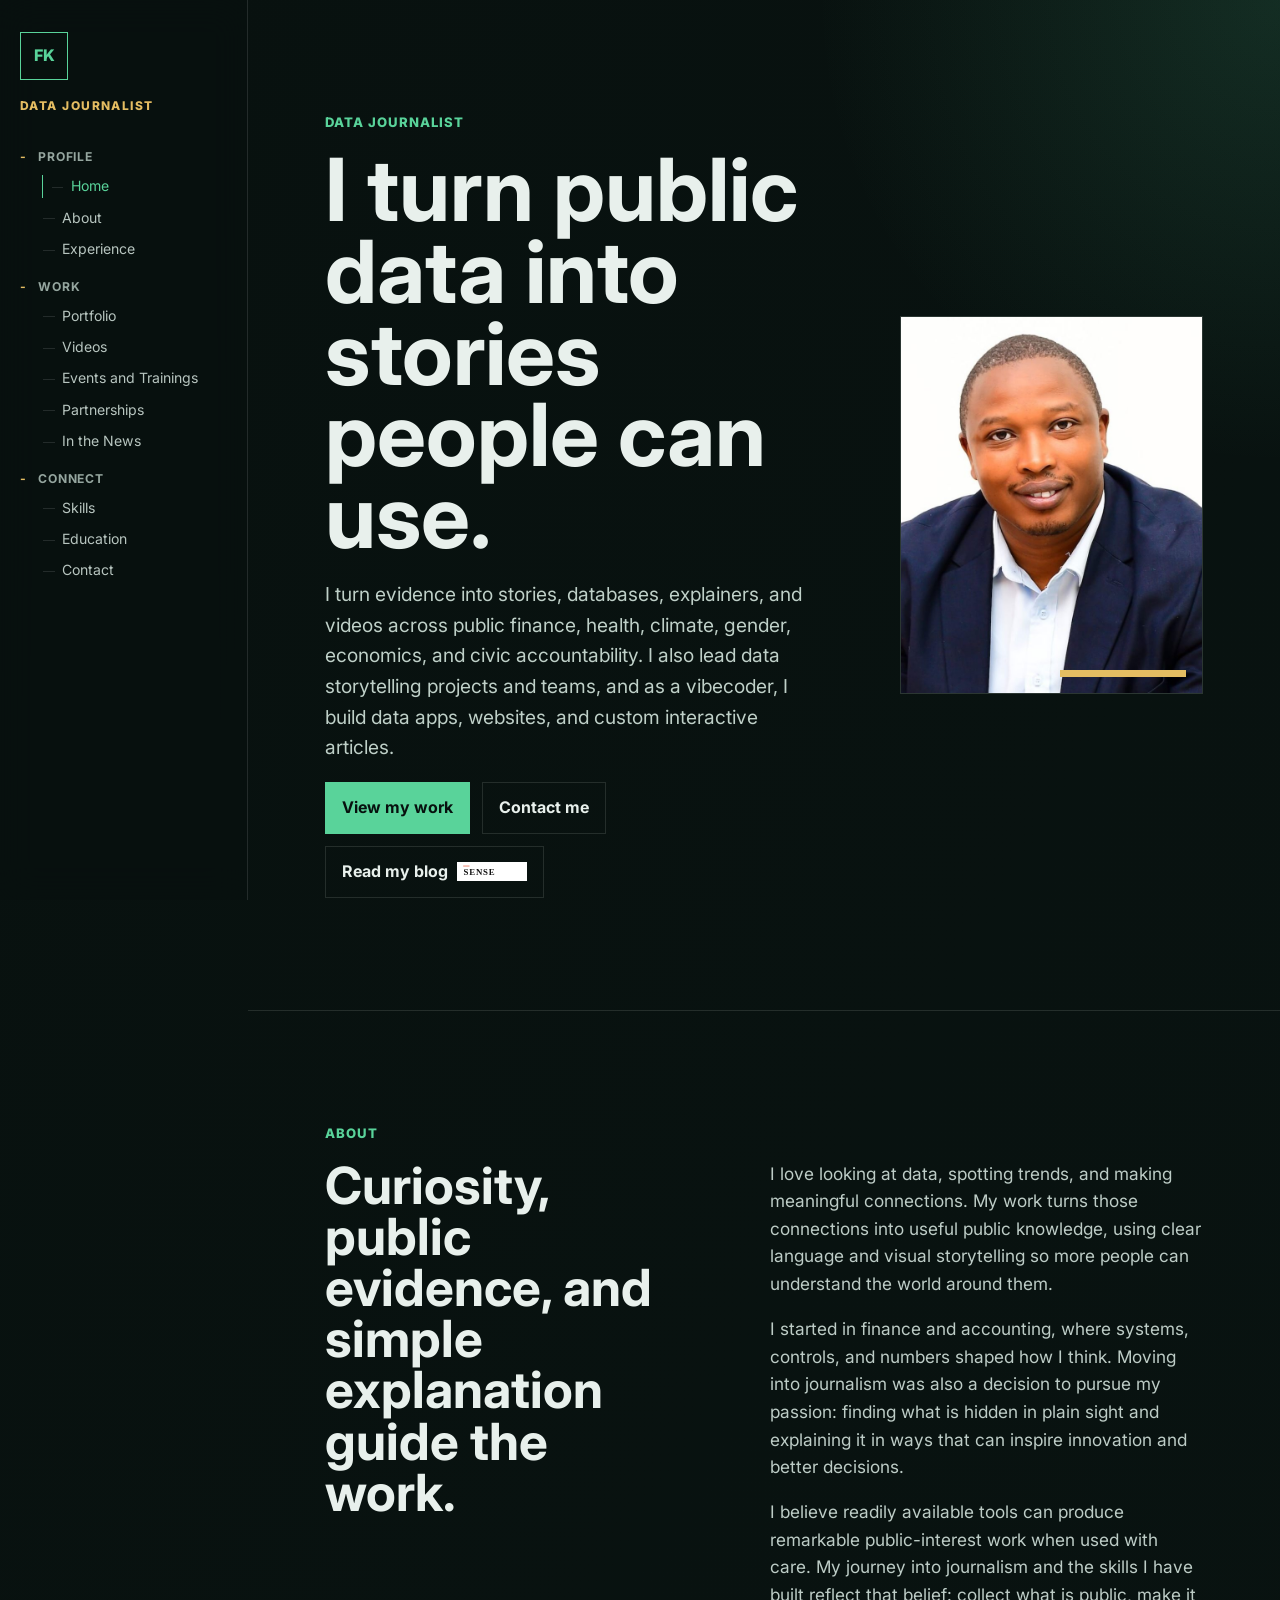
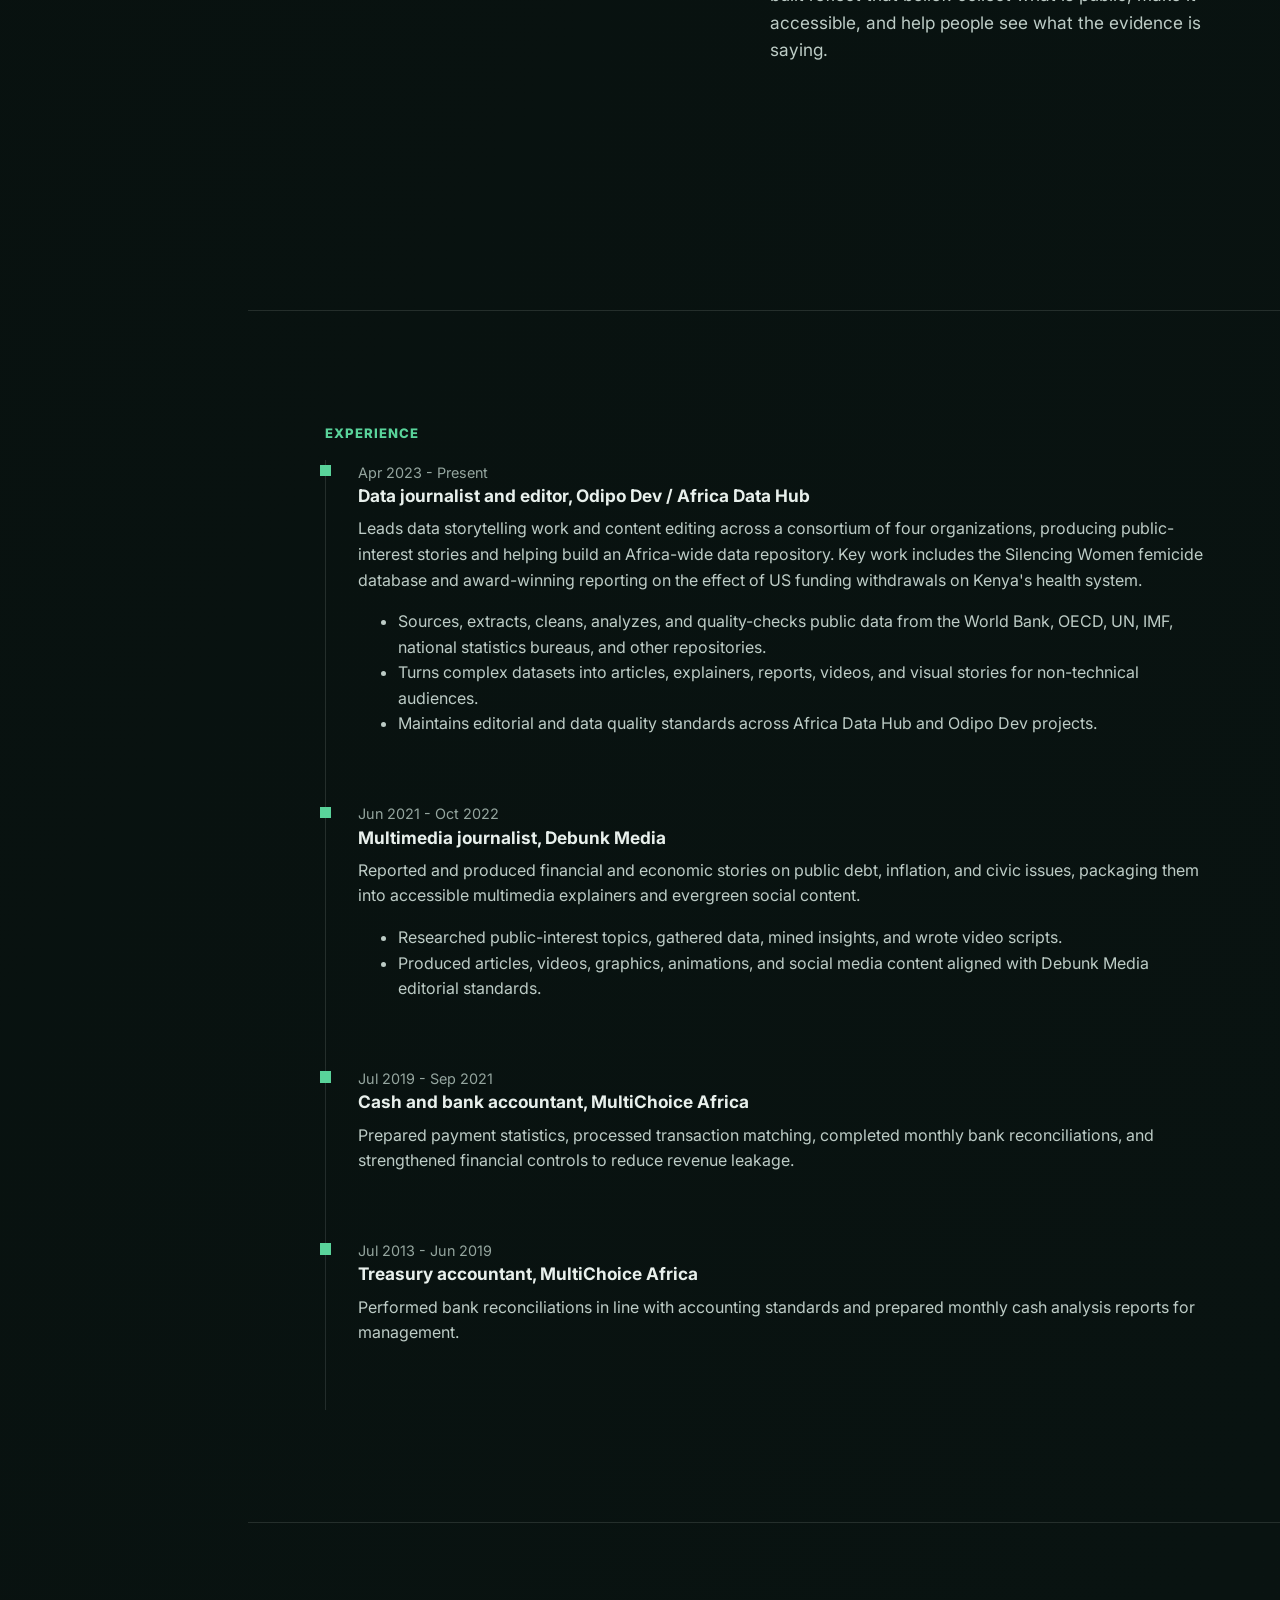
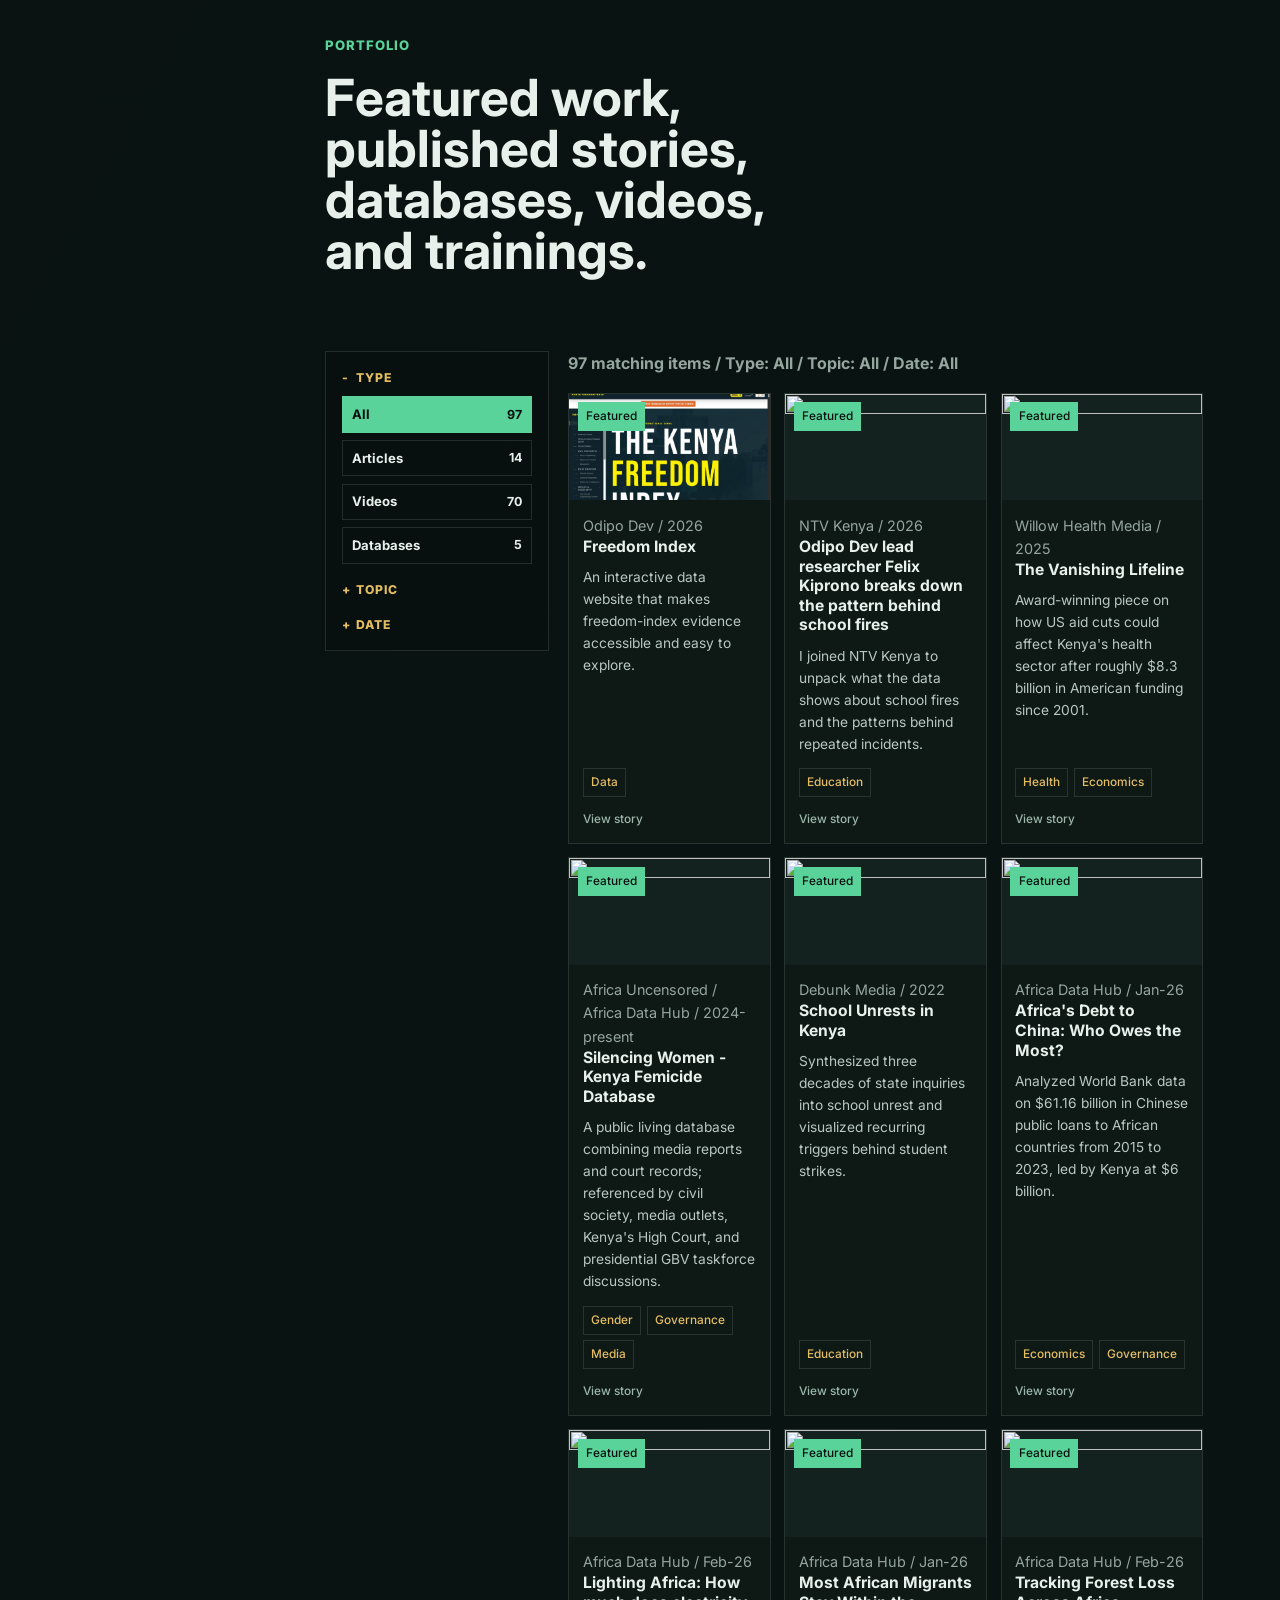
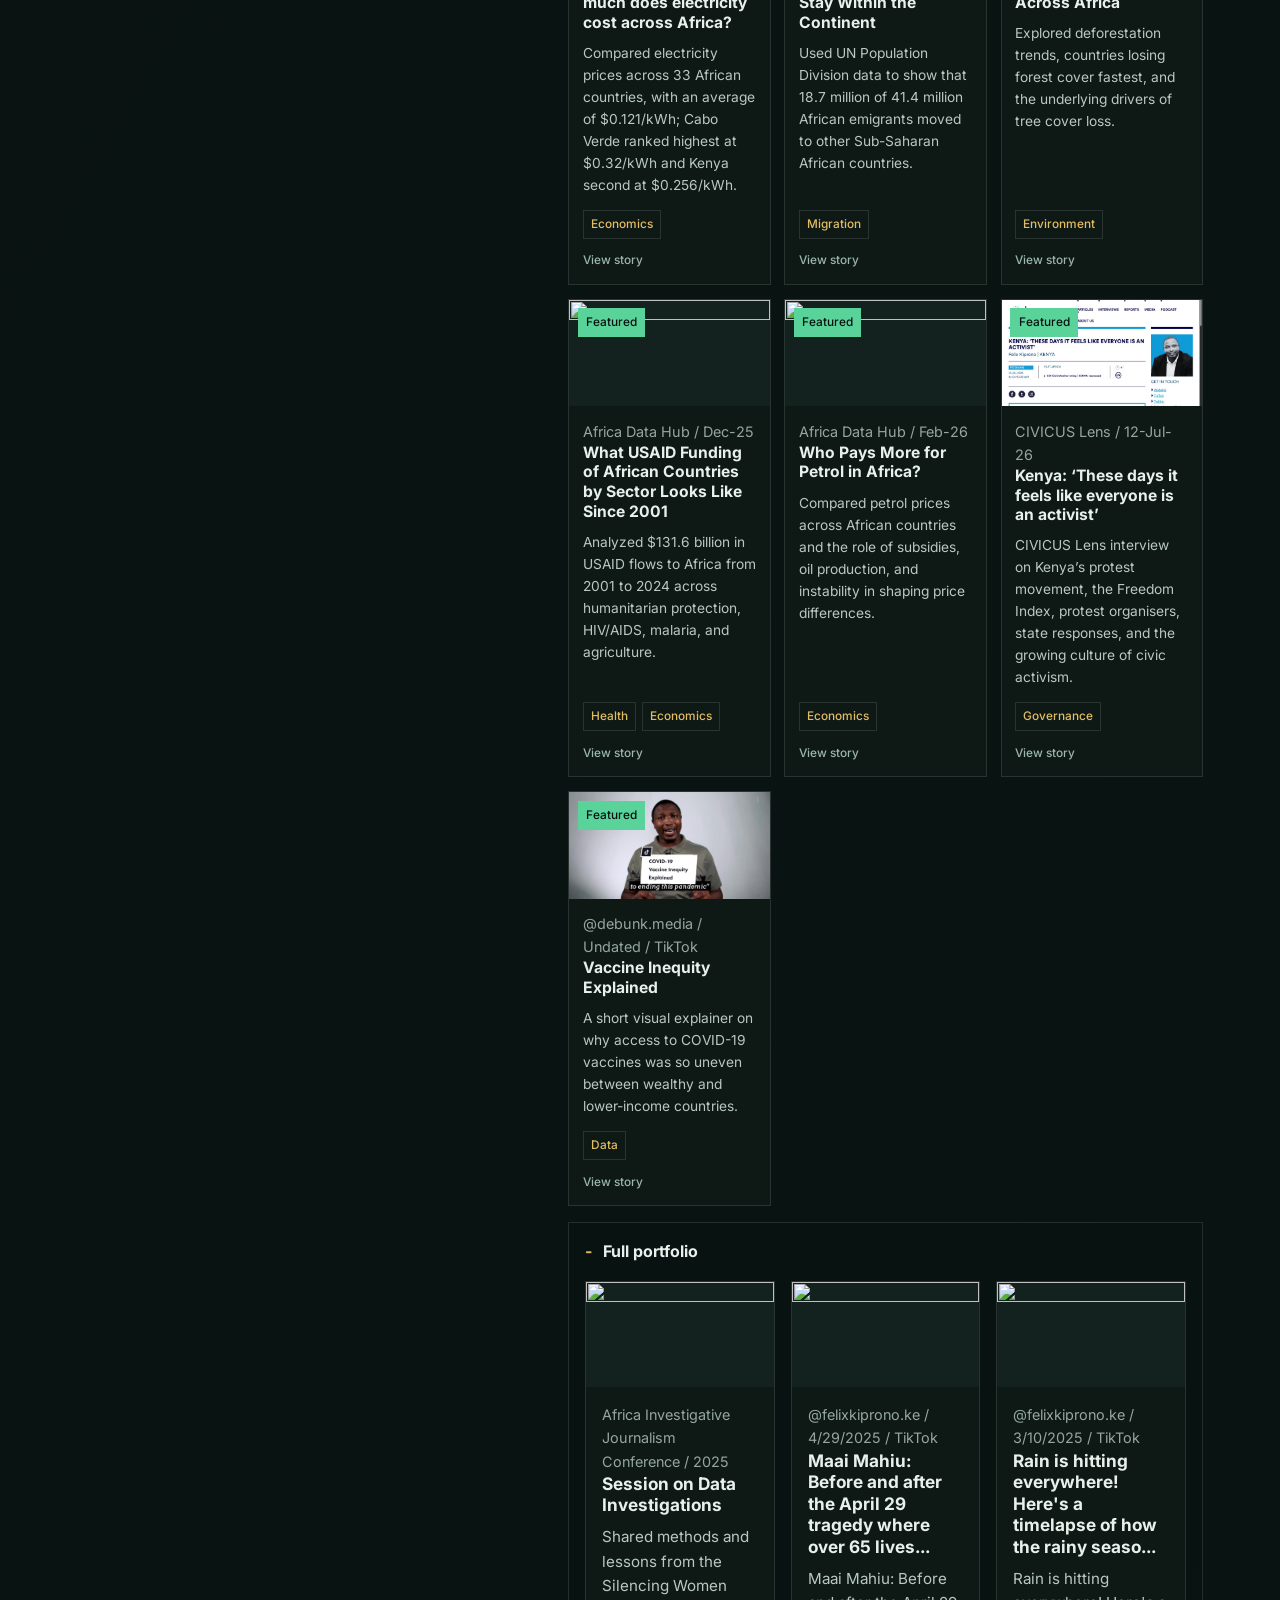
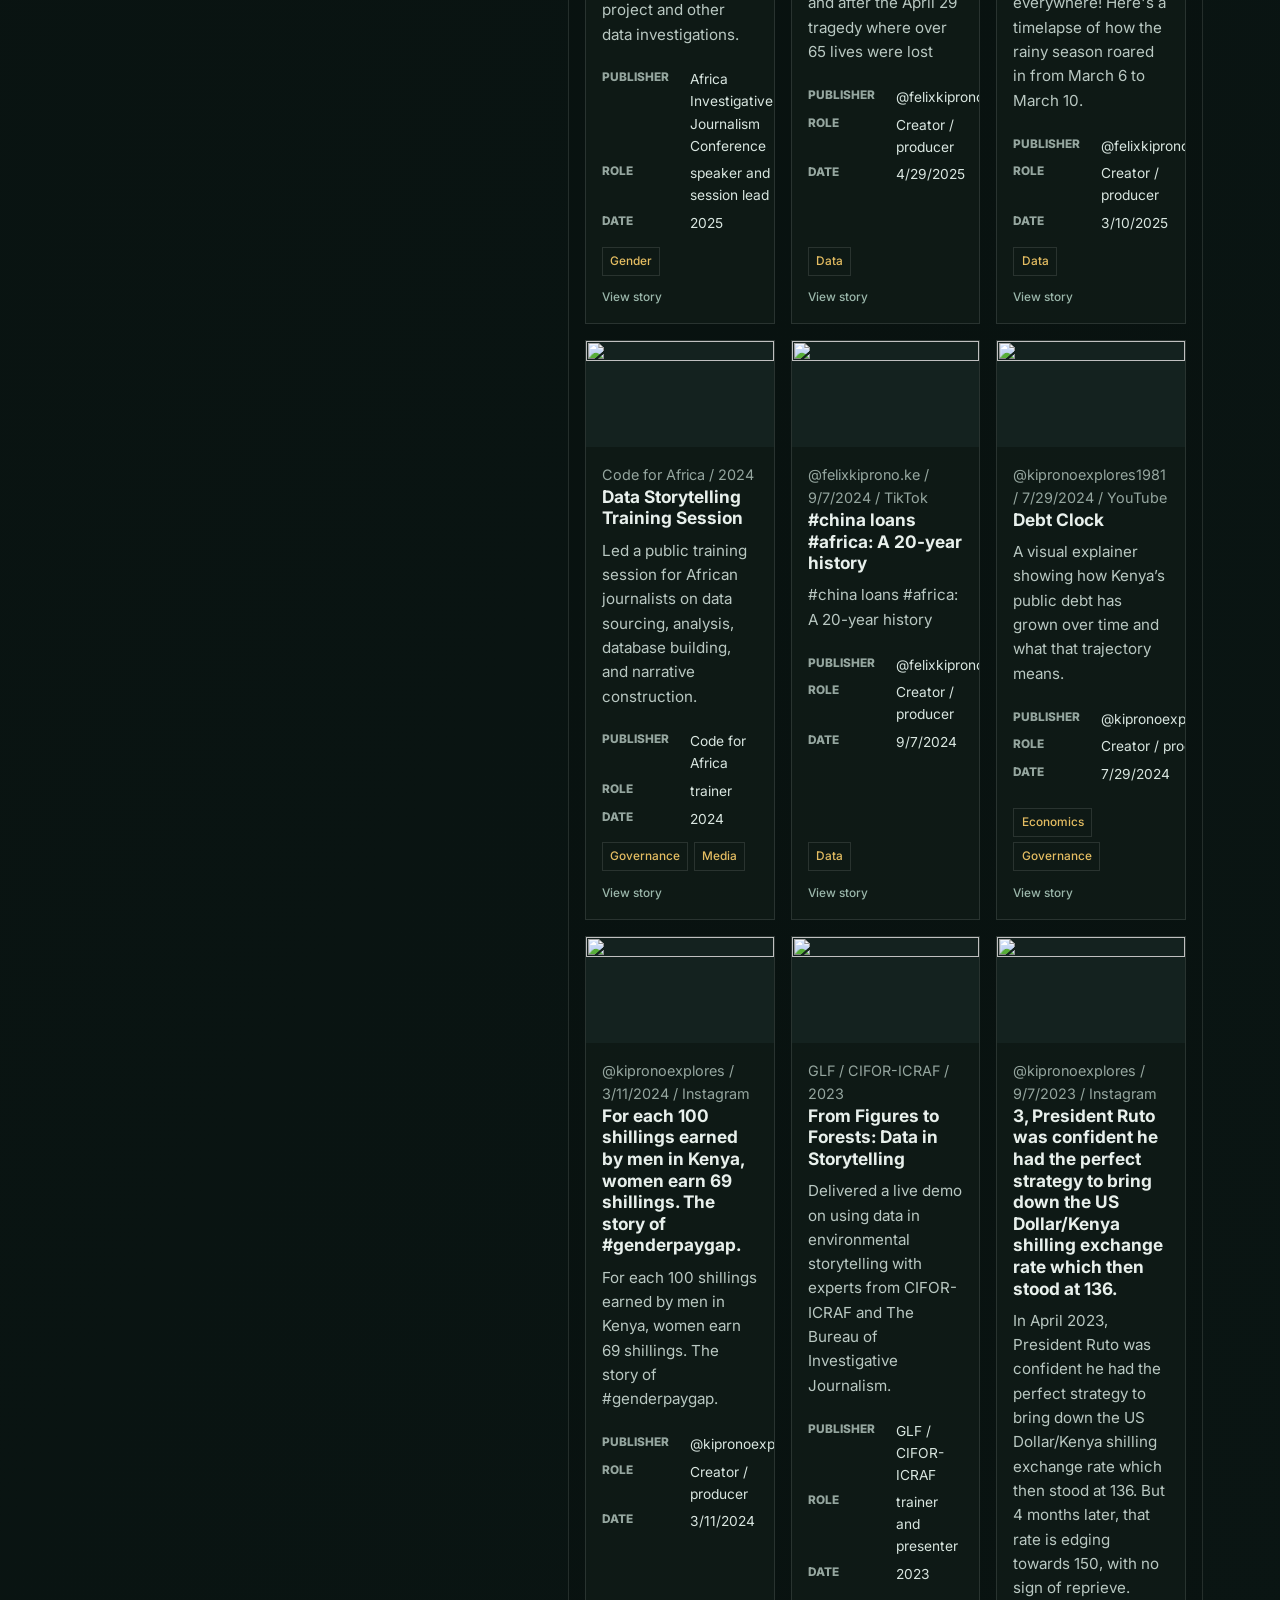
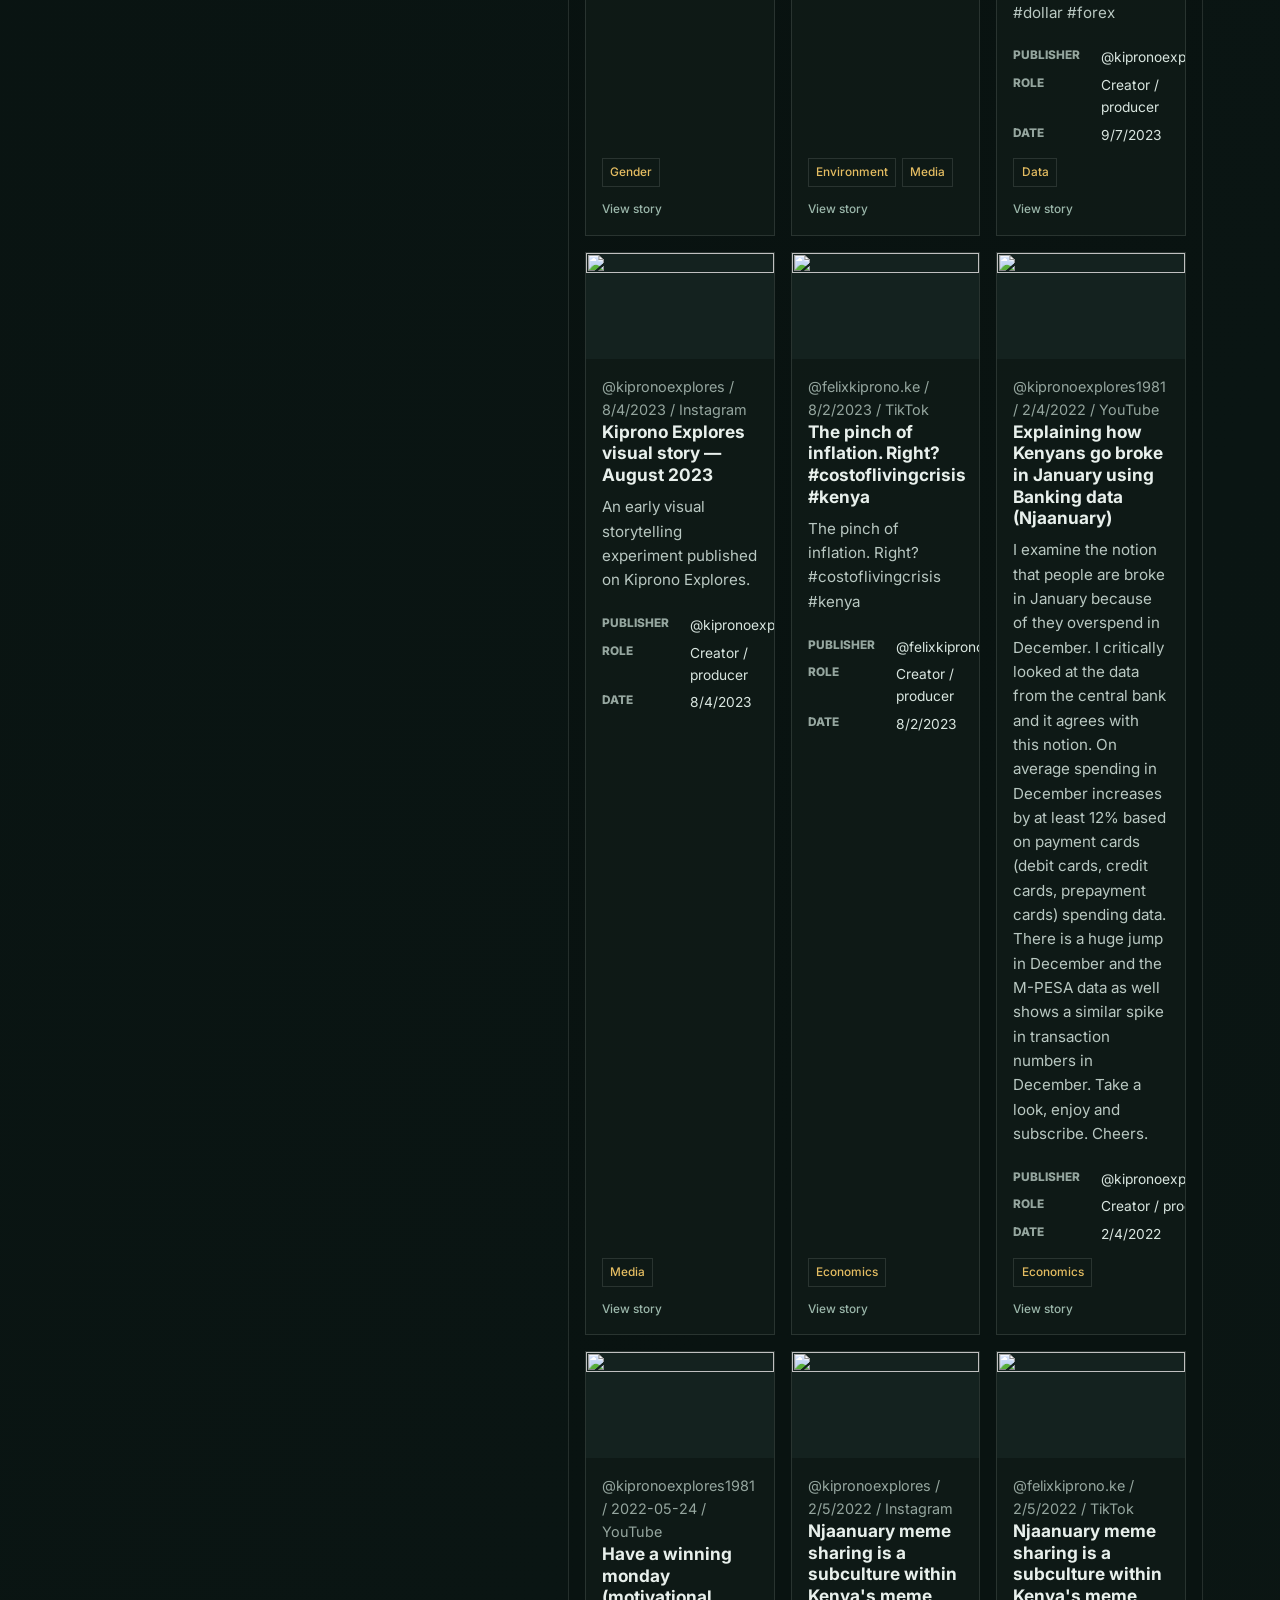
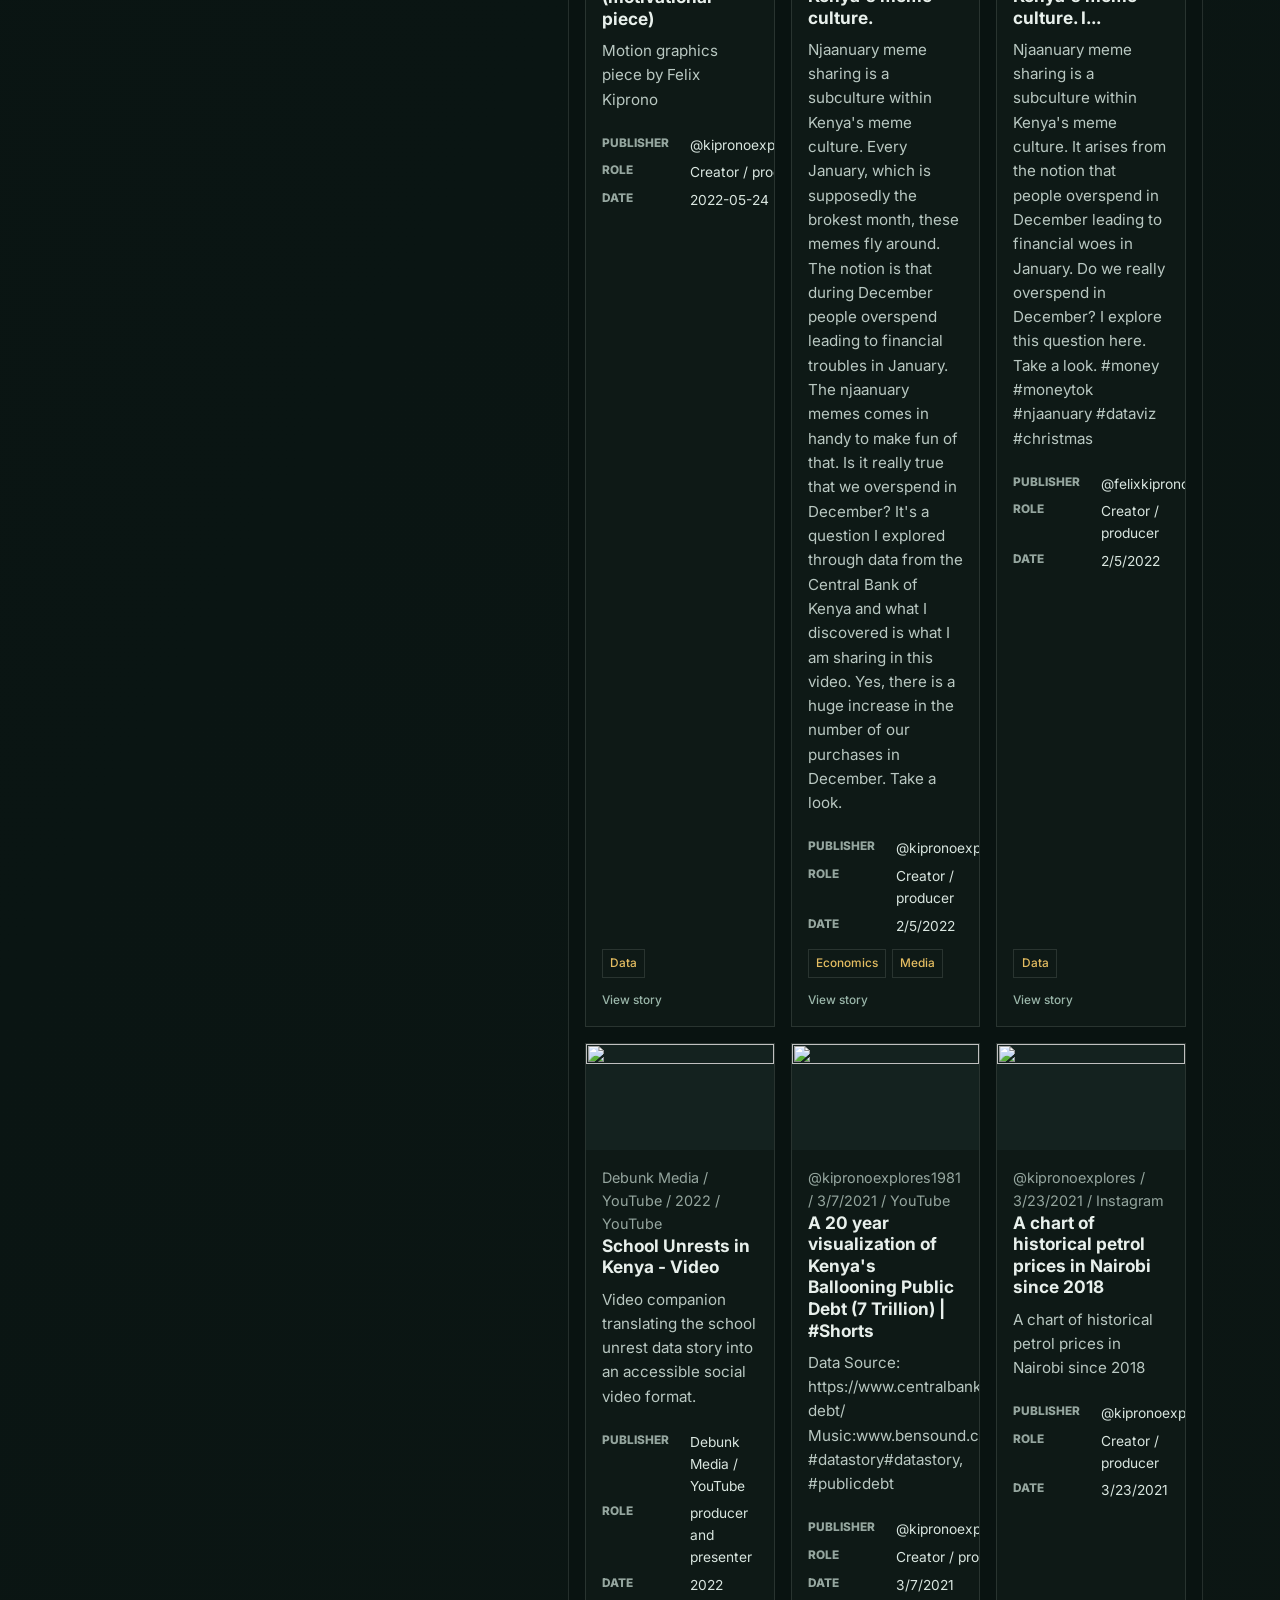
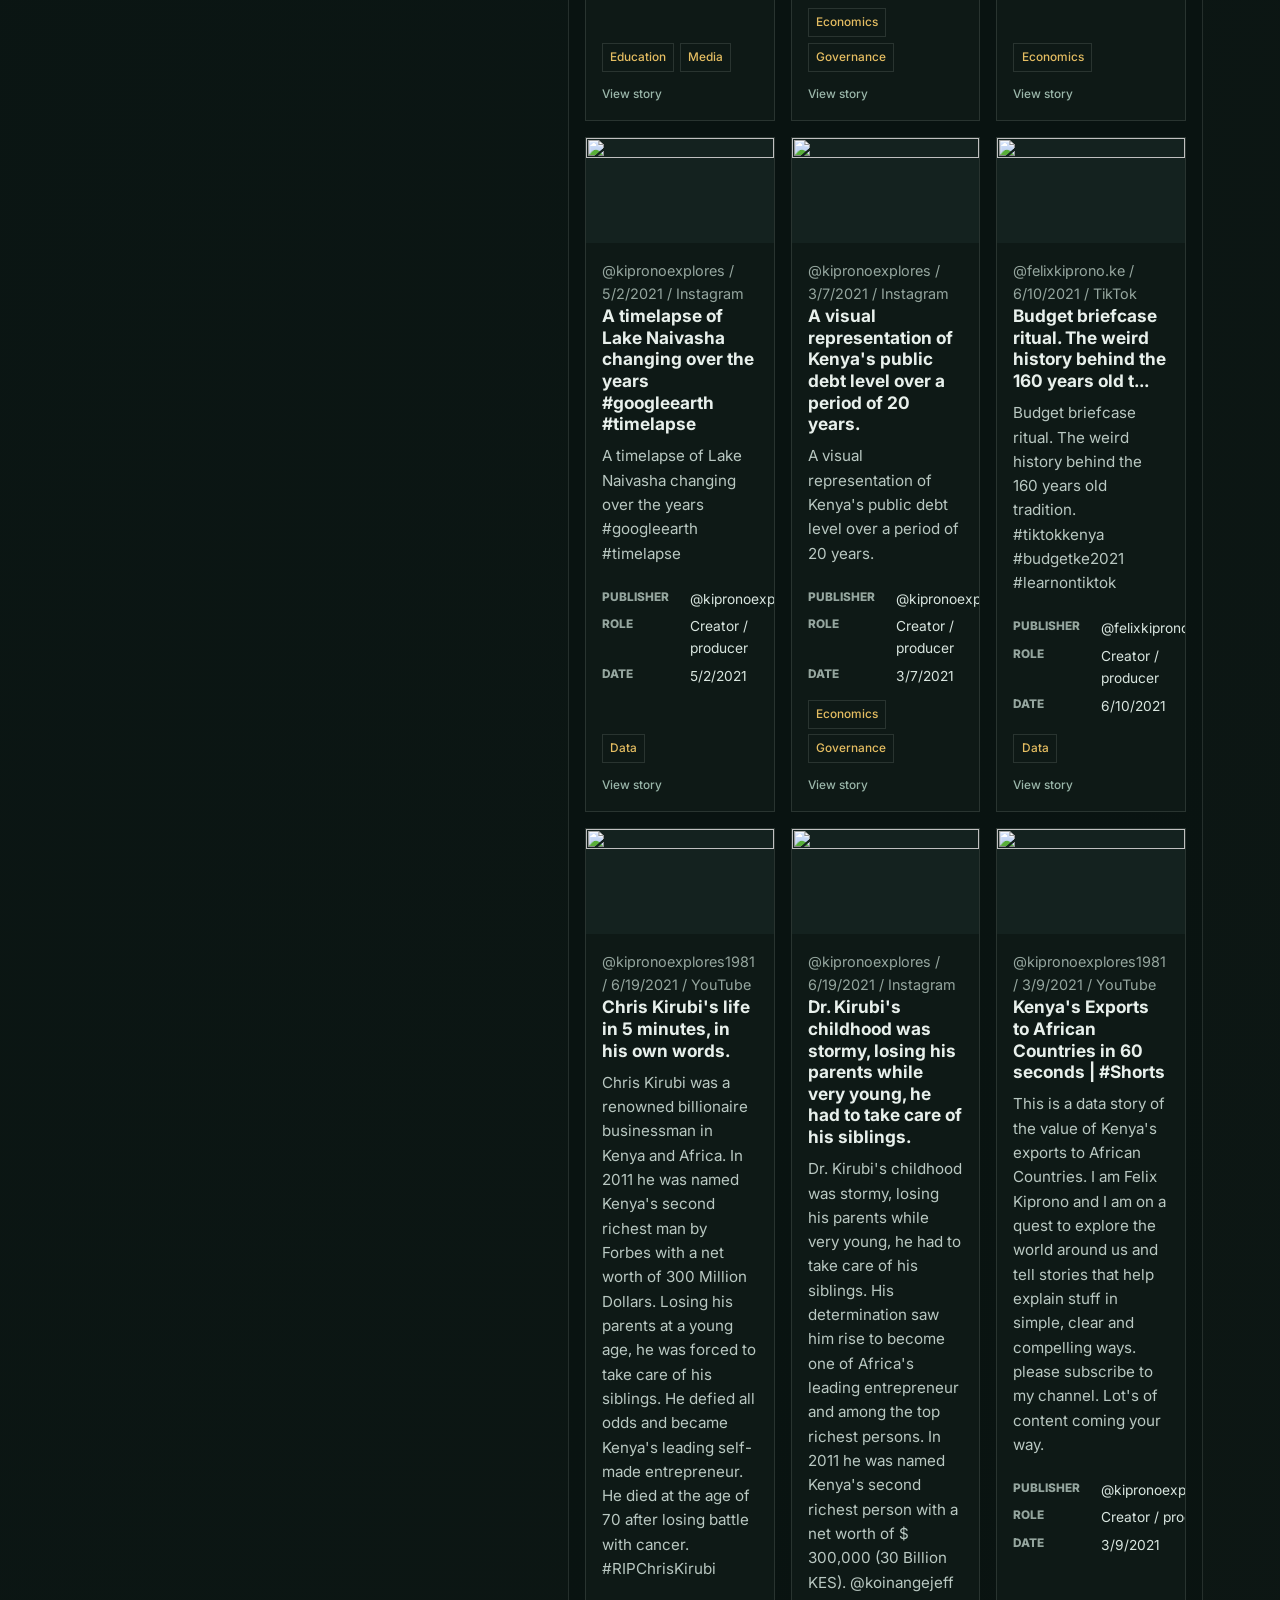
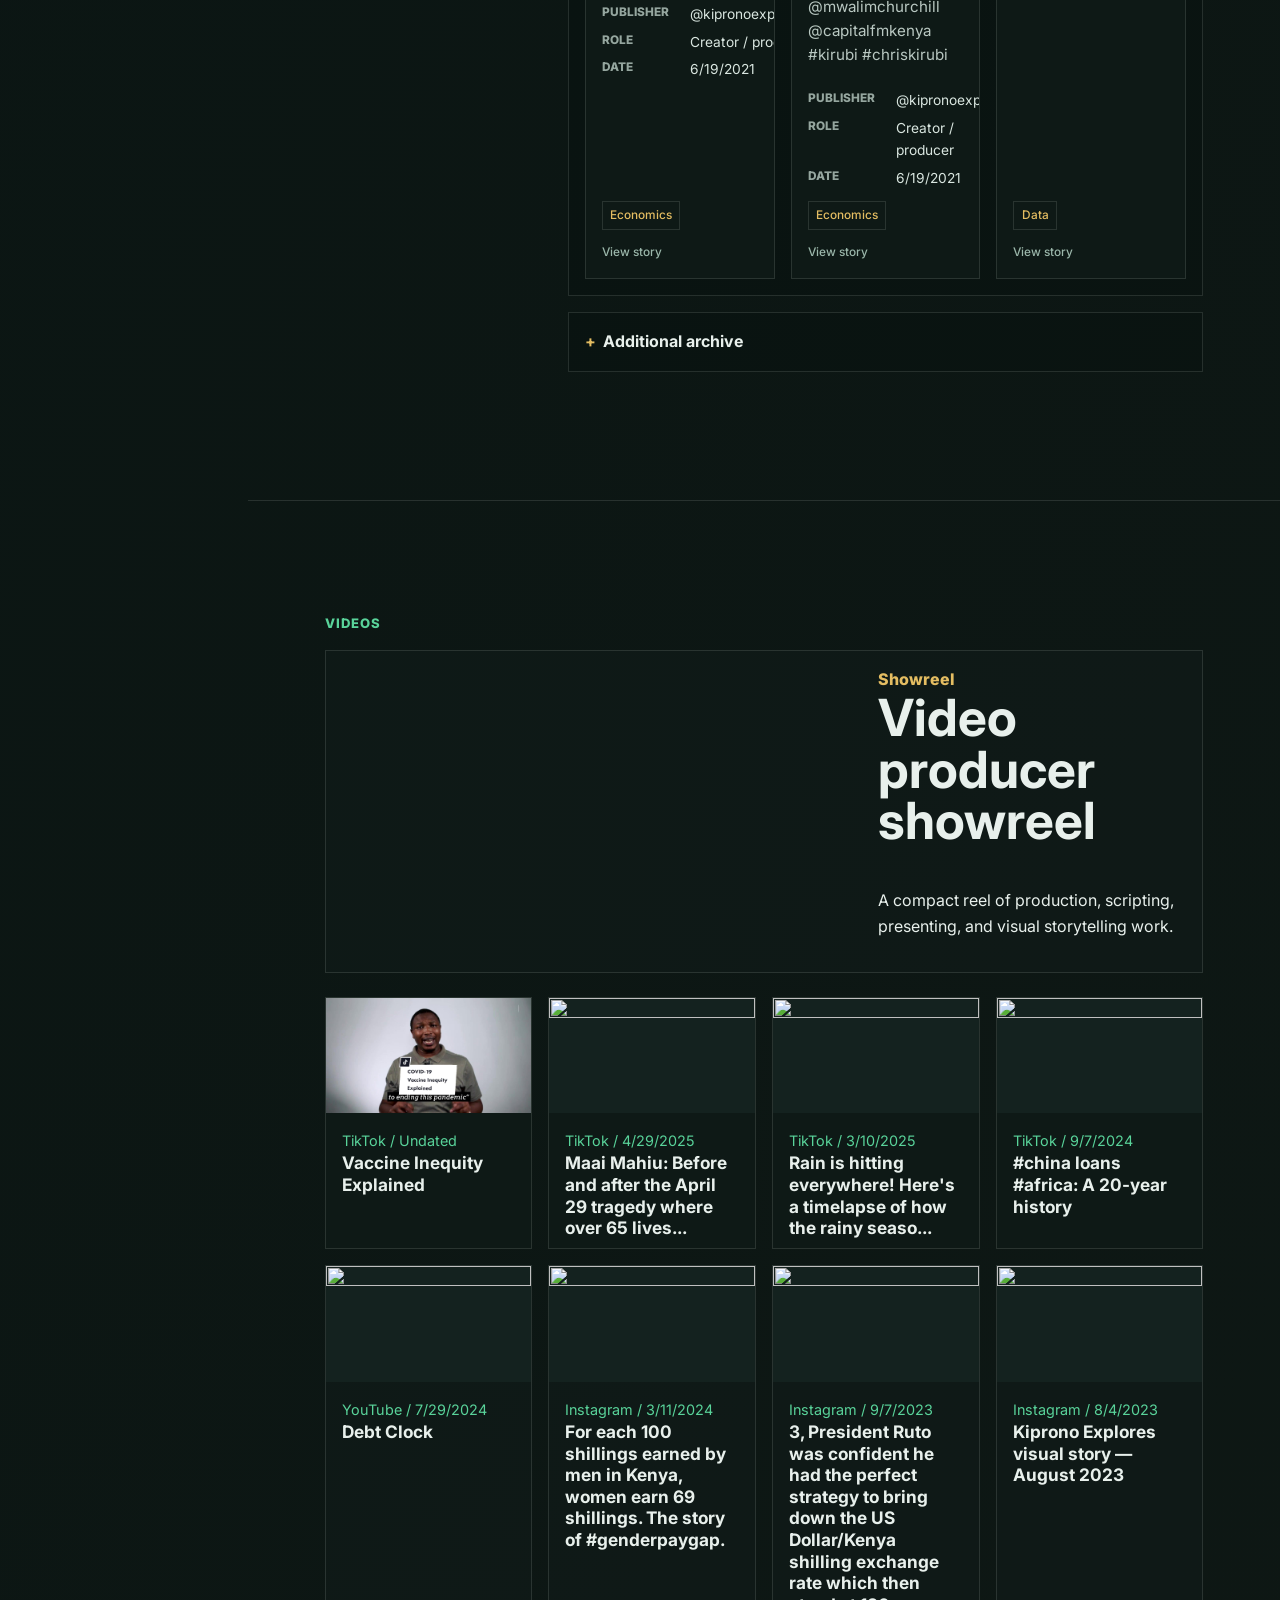
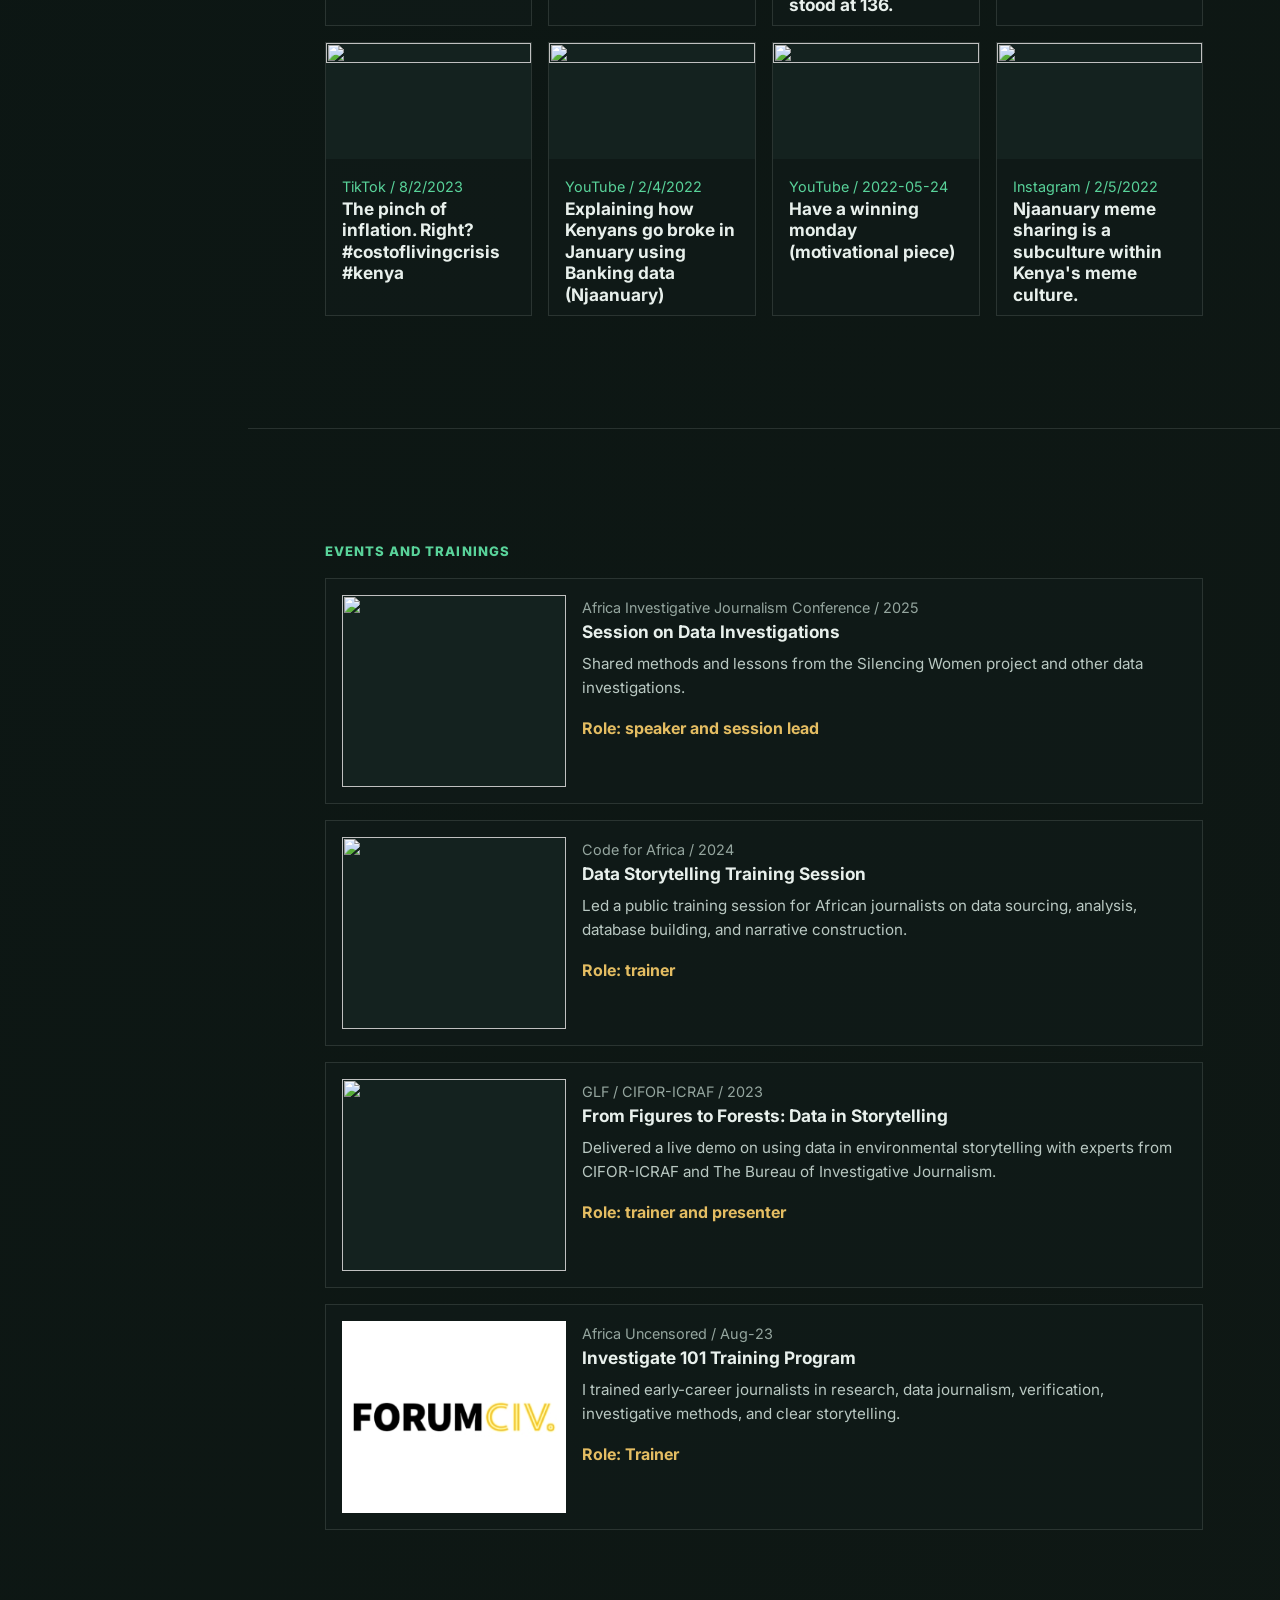
==== index.html @ 0ac821f0 "Initial commit: felixkiprono.com portfolio site (v1)" ====
<!doctype html>
<html lang="en">
  <head>
    <meta charset="utf-8" />
    <meta name="viewport" content="width=device-width, initial-scale=1" />
    <meta
      name="description"
      content="Felix Kiprono is a Nairobi-based data journalist, editor, trainer, and multimedia storyteller working across public-interest data, investigations, and civic information."
    />
    <!-- Google tag (gtag.js) -->
    <script async src="https://www.googletagmanager.com/gtag/js?id=G-5K9MYS7SBX"></script>
    <script>
      window.dataLayer = window.dataLayer || [];
      function gtag(){dataLayer.push(arguments);}
      gtag('js', new Date());
      gtag('config', 'G-5K9MYS7SBX');
    </script>
    <title>Felix Kiprono | Data Journalist</title>
    <link rel="preconnect" href="https://fonts.googleapis.com" />
    <link rel="preconnect" href="https://fonts.gstatic.com" crossorigin />
    <link
      href="https://fonts.googleapis.com/css2?family=Inter:wght@400;500;600;700;800&display=swap"
      rel="stylesheet"
    />
    <link rel="stylesheet" href="styles.css" />
  </head>
  <body>
    <header class="mobile-header">
      <a class="mobile-brand" href="#home">FK</a>
      <button class="menu-toggle" type="button" aria-expanded="false" aria-controls="outline">Menu</button>
      <span class="active-section-label">Home</span>
    </header>

    <aside class="outline" id="outline" aria-label="Page outline">
      <a class="brand" href="#home" aria-label="Felix Kiprono home">
        <span>FK</span>
      </a>
      <p class="outline-role">Data Journalist</p>
      <nav>
        <details open>
          <summary>Profile</summary>
          <a class="nav-child" href="#home">Home</a>
          <a class="nav-child" href="#about">About</a>
          <a class="nav-child" href="#experience">Experience</a>
        </details>
        <details open>
          <summary>Work</summary>
          <a class="nav-child" href="#portfolio">Portfolio</a>
          <a class="nav-child" href="#videos">Videos</a>
          <a class="nav-child" href="#events">Events and Trainings</a>
          <a class="nav-child" href="#partnerships">Partnerships</a>
          <a class="nav-child" href="#news">In the News</a>
        </details>
        <details open>
          <summary>Connect</summary>
          <a class="nav-child" href="#skills">Skills</a>
          <a class="nav-child" href="#education">Education</a>
          <a class="nav-child" href="#contact">Contact</a>
        </details>
      </nav>
    </aside>

    <main>
      <section id="home" class="hero section" data-label="Home">
        <div class="hero-copy">
          <p class="eyebrow" data-field="hero_label">Data Journalist</p>
          <h1 data-field="hero_title">I turn public data into stories people can use.</h1>
          <p class="lede" data-field="hero_subtitle"></p>
          <div class="hero-actions">
            <a class="button primary" href="#portfolio">View my work</a>
            <a class="button" href="#contact">Contact me</a>
            <a class="button blog-button" href="http://stories.felixkiprono.com/" target="_blank" rel="noreferrer">
              <span>Read my blog</span>
              <img src="assets/sense-logo.svg" alt="The Sense" />
            </a>
          </div>
        </div>
        <figure class="portrait">
          <img src="assets/felix-kiprono-bio.png" alt="Felix Kiprono" />
        </figure>
      </section>

      <section id="about" class="section" data-label="About">
        <p class="section-kicker">About</p>
        <div class="split">
          <h2 data-field="about_title"></h2>
          <div class="prose" id="about-copy"></div>
        </div>
      </section>

      <section id="experience" class="section" data-label="Experience">
        <p class="section-kicker">Experience</p>
        <div class="timeline" id="experience-list"></div>
      </section>

      <section id="portfolio" class="section" data-label="Portfolio">
        <div class="section-top">
          <div>
            <p class="section-kicker">Portfolio</p>
            <h2>Featured work, published stories, databases, videos, and trainings.</h2>
          </div>
        </div>

        <div class="portfolio-layout">
          <aside class="portfolio-filters" aria-label="Portfolio filters">
            <details class="filter-group" open>
              <summary>Type</summary>
              <div id="type-filters" class="filter-stack"></div>
            </details>
            <details class="filter-group">
              <summary>Topic</summary>
              <div id="topic-filters" class="filter-stack"></div>
            </details>
            <details class="filter-group">
              <summary>Date</summary>
              <div id="year-filters" class="filter-stack"></div>
            </details>
          </aside>

          <div class="portfolio-results">
            <div class="portfolio-count" id="portfolio-count"></div>
            <div id="featured-work" class="featured-work"></div>
            <details class="portfolio-group" open>
              <summary>Full portfolio</summary>
              <div id="standard-work" class="portfolio-list"></div>
            </details>
            <details class="portfolio-group low-priority">
              <summary>Additional archive</summary>
              <div id="archive-work" class="portfolio-list small"></div>
            </details>
          </div>
        </div>
      </section>

      <section id="videos" class="section" data-label="Videos">
        <p class="section-kicker">Videos</p>
        <div class="showreel">
          <iframe
            src="https://www.youtube.com/embed/yB8c9eB2N8g"
            title="Felix Kiprono video producer showreel"
            allow="accelerometer; autoplay; clipboard-write; encrypted-media; gyroscope; picture-in-picture; web-share"
            allowfullscreen
          ></iframe>
          <div>
            <span>Showreel</span>
            <h2>Video producer showreel</h2>
            <p>
              A compact reel of production, scripting, presenting, and visual storytelling work.
            </p>
          </div>
        </div>
        <div id="video-work" class="video-strip"></div>
      </section>

      <section id="events" class="section" data-label="Events">
        <p class="section-kicker">Events and trainings</p>
        <div id="event-work" class="event-grid"></div>
      </section>

      <section id="partnerships" class="section compact" data-label="Partnerships">
        <p class="section-kicker">Partnerships</p>
        <div id="partner-work" class="partner-grid"></div>
      </section>

      <section id="news" class="section compact" data-label="In the News">
        <p class="section-kicker">In the News</p>
        <div id="news-work" class="grid three"></div>
      </section>

      <section id="skills" class="section compact" data-label="Skills">
        <p class="section-kicker">Skills</p>
        <div class="skills" id="skills-list"></div>
      </section>

      <section id="education" class="section compact" data-label="Education">
        <p class="section-kicker">Education</p>
        <div class="grid two" id="education-list"></div>
      </section>

      <section id="contact" class="section contact" data-label="Contact">
        <p class="section-kicker">Contact</p>
        <h2 data-field="contact_intro"></h2>
        <a class="email" data-field="email" href="mailto:felixkiprono.ke@gmail.com">felixkiprono.ke@gmail.com</a>
        <div class="contact-actions">
          <a class="button primary" href="assets/Felix_Kiprono_Resume.pdf" download>Download resume</a>
          <a class="button" href="mailto:felixkiprono.ke@gmail.com">Email Felix</a>
        </div>
        <div class="socials" id="social-links"></div>
      </section>
    </main>

    <script src="site-data.js"></script>
    <script src="script.js"></script>
  </body>
</html>
---- styles.css ----
:root {
  --bg: #08110f;
  --panel: #101b18;
  --panel-2: #14221f;
  --text: #e8f0ec;
  --muted: #95a69f;
  --line: rgba(232, 240, 236, 0.12);
  --accent: #59d39a;
  --accent-2: #e4bd62;
  --ink: #07100e;
}

* {
  box-sizing: border-box;
}

html {
  scroll-behavior: smooth;
}

body {
  margin: 0;
  overflow-x: hidden;
  background:
    radial-gradient(circle at top right, rgba(89, 211, 154, 0.14), transparent 29rem),
    linear-gradient(120deg, #08110f 0%, #0a1513 48%, #111915 100%);
  color: var(--text);
  font-family: Inter, system-ui, -apple-system, BlinkMacSystemFont, "Segoe UI", sans-serif;
  line-height: 1.6;
}

a {
  color: inherit;
  text-decoration: none;
}

img {
  display: block;
  max-width: 100%;
}

button,
summary {
  font: inherit;
}

.mobile-header {
  display: none;
}

.outline {
  position: fixed;
  inset: 0 auto 0 0;
  z-index: 20;
  width: 15.5rem;
  padding: 2rem 1.25rem;
  overflow-y: auto;
  border-right: 1px solid var(--line);
  background: rgba(8, 17, 15, 0.82);
  backdrop-filter: blur(18px);
}

.brand {
  display: grid;
  width: 3rem;
  height: 3rem;
  margin-bottom: 1rem;
  place-items: center;
  border: 1px solid var(--accent);
  color: var(--accent);
  font-weight: 800;
}

.outline-role {
  margin: 0 0 2rem;
  color: var(--accent-2);
  font-size: 0.75rem;
  font-weight: 800;
  letter-spacing: 0.12em;
  text-transform: uppercase;
}

details {
  margin-bottom: 1rem;
}

summary {
  cursor: pointer;
  color: var(--muted);
  font-size: 0.76rem;
  font-weight: 700;
  letter-spacing: 0.08em;
  list-style: none;
  text-transform: uppercase;
}

summary::-webkit-details-marker {
  display: none;
}

summary::before {
  content: "+";
  display: inline-block;
  width: 1.1rem;
  color: var(--accent-2);
}

details[open] summary::before {
  content: "-";
}

.outline nav a {
  display: block;
  margin: 0.55rem 0 0.55rem 1.4rem;
  border-left: 1px solid transparent;
  color: #b7c5bf;
  font-size: 0.92rem;
  transition: color 160ms ease, border-color 160ms ease, padding 160ms ease;
}

.outline nav a.nav-child {
  margin-left: 1.4rem;
  font-size: 0.88rem;
}

.outline nav a.nav-child::before {
  content: "";
  display: inline-block;
  width: 0.7rem;
  height: 1px;
  margin-right: 0.45rem;
  vertical-align: middle;
  background: var(--line);
}

.outline nav a.active,
.outline nav a:hover {
  border-color: var(--accent);
  color: var(--accent);
  padding-left: 0.55rem;
}

main {
  margin-left: 15.5rem;
}

.section {
  min-height: 100vh;
  padding: 7rem clamp(2rem, 6vw, 6rem);
  border-bottom: 1px solid var(--line);
}

.compact {
  min-height: auto;
}

.hero {
  display: grid;
  grid-template-columns: minmax(0, 1.12fr) minmax(18rem, 0.68fr);
  gap: clamp(2rem, 6vw, 5rem);
  align-items: center;
}

.eyebrow,
.section-kicker {
  margin: 0 0 1rem;
  color: var(--accent);
  font-size: 0.82rem;
  font-weight: 800;
  letter-spacing: 0.08em;
  text-transform: uppercase;
}

h1,
h2,
h3,
p {
  margin-top: 0;
}

h1 {
  max-width: 12ch;
  margin-bottom: 1.3rem;
  font-size: clamp(3.2rem, 6.8vw, 7.2rem);
  line-height: 0.94;
}

h2 {
  max-width: 16ch;
  font-size: clamp(2rem, 4vw, 4.1rem);
  line-height: 1;
}

h3 {
  margin-bottom: 0.6rem;
  font-size: 1.08rem;
  line-height: 1.25;
}

.lede {
  max-width: 43rem;
  color: #bfd0c8;
  font-size: clamp(1.05rem, 1.5vw, 1.35rem);
}

.hero-actions,
.socials,
.contact-actions {
  display: flex;
  flex-wrap: wrap;
  gap: 0.75rem;
}

.button,
.socials a,
.filter {
  min-height: 2.75rem;
  padding: 0.75rem 1rem;
  border: 1px solid var(--line);
  background: transparent;
  color: var(--text);
  font-weight: 700;
  cursor: pointer;
}

.button.primary,
.filter.active,
.button:hover,
.socials a:hover,
.filter:hover {
  border-color: var(--accent);
  background: var(--accent);
  color: var(--ink);
}

.blog-button {
  display: inline-flex;
  flex-direction: row;
  align-items: center;
  justify-content: center;
  gap: 0.55rem;
}

.blog-button img {
  width: 4.4rem;
  height: auto;
  padding: 0.05rem 0.2rem;
  background: #fff;
}

.blog-button:hover img {
  filter: brightness(0.15);
}

.portrait {
  position: relative;
  margin: 0;
  border: 1px solid var(--line);
  background: var(--panel);
  aspect-ratio: 4 / 5;
  overflow: hidden;
}

.portrait::after {
  content: "";
  position: absolute;
  inset: auto 1rem 1rem auto;
  width: 42%;
  height: 0.45rem;
  background: var(--accent-2);
}

.portrait img {
  width: 100%;
  height: 100%;
  object-fit: cover;
}

.split {
  display: grid;
  grid-template-columns: minmax(0, 0.82fr) minmax(18rem, 1fr);
  gap: clamp(2rem, 7vw, 6rem);
}

.prose {
  max-width: 46rem;
  color: #bdccc6;
  font-size: 1.08rem;
}

.grid {
  display: grid;
  gap: 1rem;
}

.timeline {
  max-width: 56rem;
}

.timeline article {
  position: relative;
  padding: 0 0 3rem 2rem;
  border-left: 1px solid var(--line);
}

.timeline article::before {
  content: "";
  position: absolute;
  top: 0.35rem;
  left: -0.35rem;
  width: 0.7rem;
  height: 0.7rem;
  background: var(--accent);
}

.timeline p,
.timeline li {
  color: #bdccc6;
}

.two {
  grid-template-columns: repeat(2, minmax(0, 1fr));
}

.three {
  grid-template-columns: repeat(3, minmax(0, 1fr));
}

.panel,
.video-mini,
.news-card,
.event-card {
  border: 1px solid var(--line);
  background: rgba(16, 27, 24, 0.72);
}

.panel {
  padding: 1.4rem;
}

.panel span,
.timeline span,
.card-meta,
.event-card span,
.video-mini span {
  color: var(--muted);
  font-size: 0.9rem;
}

.section-top {
  display: flex;
  gap: 2rem;
  align-items: end;
  justify-content: space-between;
  margin-bottom: 2rem;
}

.portfolio-layout {
  display: grid;
  grid-template-columns: minmax(11rem, 14rem) minmax(0, 1fr);
  gap: 1.2rem;
  align-items: start;
}

.portfolio-filters {
  position: sticky;
  top: 1rem;
  display: grid;
  max-height: calc(100vh - 2rem);
  overflow: auto;
  gap: 1rem;
  padding: 1rem;
  border: 1px solid var(--line);
  background: rgba(8, 17, 15, 0.74);
}

.filter-group {
  margin: 0;
}

.filter-group summary {
  padding: 0;
  color: var(--accent-2);
  font-size: 0.76rem;
  font-weight: 800;
  letter-spacing: 0.08em;
  text-transform: uppercase;
}

.filter-group summary::before {
  width: 0.9rem;
}

.filter-group p {
  margin-bottom: 0.45rem;
  color: var(--accent-2);
  font-size: 0.76rem;
  font-weight: 800;
  letter-spacing: 0.08em;
  text-transform: uppercase;
}

.filter-stack {
  display: grid;
  gap: 0.45rem;
  padding-top: 0.55rem;
}

.filter {
  display: flex;
  min-height: 2rem;
  align-items: center;
  justify-content: space-between;
  padding: 0.42rem 0.58rem;
  text-align: left;
  font-size: 0.82rem;
}

.filter b {
  font-size: 0.78rem;
}

.portfolio-results {
  min-width: 0;
}

.portfolio-count {
  margin-bottom: 1rem;
  color: var(--muted);
  font-weight: 700;
}

.featured-work {
  display: grid;
  grid-template-columns: repeat(3, minmax(0, 1fr));
  gap: 0.85rem;
  margin-bottom: 1rem;
}

.portfolio-group {
  margin-bottom: 1rem;
  border: 1px solid var(--line);
  background: rgba(8, 17, 15, 0.54);
}

.portfolio-group summary {
  padding: 1rem;
  color: var(--text);
  font-size: 1rem;
  letter-spacing: 0;
  text-transform: none;
}

.portfolio-list {
  display: grid;
  grid-template-columns: repeat(3, minmax(0, 1fr));
  gap: 1rem;
  padding: 0 1rem 1rem;
}

.portfolio-list.small {
  grid-template-columns: repeat(5, minmax(0, 1fr));
  gap: 0.65rem;
}

.portfolio-card {
  position: relative;
  display: flex;
  min-width: 0;
  min-height: 100%;
  flex-direction: column;
  overflow: hidden;
  border: 1px solid var(--line);
  background: rgba(16, 27, 24, 0.82);
}

.portfolio-card.featured {
  min-height: 0;
}

.portfolio-card img,
.news-card img,
.event-card img,
.video-mini img {
  width: 100%;
  aspect-ratio: 16 / 9;
  object-fit: cover;
  background: var(--panel-2);
}

.thumb-wrap {
  position: relative;
  overflow: hidden;
}

.portfolio-card.featured img {
  aspect-ratio: 16 / 8.5;
}

.portfolio-card-body {
  display: flex;
  flex: 1;
  flex-direction: column;
  padding: 1rem;
}

.portfolio-card.featured .portfolio-card-body {
  padding: 0.85rem;
}

.portfolio-card.featured h3 {
  font-size: 0.98rem;
}

.portfolio-card.featured p {
  font-size: 0.86rem;
}

.portfolio-card.featured dl {
  display: none;
}

.portfolio-card.featured .story {
  display: none;
}

.compact-card img {
  aspect-ratio: 16 / 7;
}

.compact-card .portfolio-card-body {
  padding: 0.65rem;
}

.compact-card .card-meta {
  font-size: 0.72rem;
}

.compact-card h3 {
  margin-bottom: 0.35rem;
  font-size: 0.82rem;
}

.compact-card p {
  display: -webkit-box;
  overflow: hidden;
  font-size: 0.76rem;
  -webkit-box-orient: vertical;
  -webkit-line-clamp: 2;
}

.compact-card dl,
.compact-card .topic-tags,
.compact-card .story {
  display: none;
}

.compact-card .read-link {
  margin-top: 0.25rem;
  padding: 0;
  border: 0;
  font-size: 0.7rem;
}

.portfolio-card p,
.news-card p,
.event-card p {
  color: #b9c8c2;
  font-size: 0.95rem;
}

.portfolio-card dl {
  display: grid;
  gap: 0.35rem;
  margin: 0.4rem 0 0.8rem;
}

.portfolio-card dl div {
  display: grid;
  grid-template-columns: 5rem 1fr;
  gap: 0.5rem;
}

.portfolio-card dt {
  color: var(--muted);
  font-size: 0.74rem;
  font-weight: 800;
  text-transform: uppercase;
}

.portfolio-card dd {
  margin: 0;
  color: #d9e6e0;
  font-size: 0.86rem;
}

.topic-tags {
  display: flex;
  flex-wrap: wrap;
  gap: 0.35rem;
  margin-top: auto;
}

.topic-tags span,
.priority-pill,
.read-link {
  padding: 0.25rem 0.45rem;
  border: 1px solid var(--line);
  color: var(--accent-2);
  font-size: 0.74rem;
  font-weight: 500;
}

.read-link {
  display: inline-flex;
  width: fit-content;
  margin-top: 0.8rem;
  padding: 0;
  border: 0;
  color: #9bb7ab;
  font-weight: 500;
}

.priority-pill {
  position: absolute;
  top: 0.55rem;
  left: 0.55rem;
  z-index: 3;
  border-color: var(--accent);
  background: var(--accent);
  color: var(--ink);
  pointer-events: none;
}

.story {
  position: relative;
  z-index: 2;
  margin-top: 0.8rem;
}

.story summary {
  color: var(--accent);
  font-size: 0.84rem;
  letter-spacing: 0;
  text-transform: none;
}

.story p {
  margin-top: 0.45rem;
  padding: 0.8rem;
  border-left: 2px solid var(--accent);
  background: rgba(89, 211, 154, 0.07);
}

.card-link {
  position: absolute;
  inset: 0;
  z-index: 1;
}

.portfolio-card .story,
.portfolio-card-body {
  position: relative;
  z-index: 2;
}

.showreel {
  display: grid;
  grid-template-columns: minmax(0, 1.25fr) minmax(16rem, 0.75fr);
  gap: 1.4rem;
  align-items: center;
  margin-bottom: 1.5rem;
  padding: 1rem;
  border: 1px solid var(--line);
  background: rgba(16, 27, 24, 0.72);
}

iframe {
  width: 100%;
  aspect-ratio: 16 / 9;
  border: 0;
}

.showreel span {
  color: var(--accent-2);
  font-weight: 800;
}

.video-strip {
  display: grid;
  grid-template-columns: repeat(4, minmax(0, 1fr));
  gap: 1rem;
}

.video-mini {
  overflow: hidden;
}

.video-mini span,
.video-mini h3 {
  display: block;
  padding-inline: 1rem;
}

.video-mini span {
  padding-top: 1rem;
  color: var(--accent);
}

.news-card {
  overflow: hidden;
}

.news-card span,
.news-card h3,
.news-card p {
  display: block;
  padding-inline: 1rem;
}

.news-card span {
  padding-top: 1rem;
  color: var(--accent);
  font-weight: 800;
}

.event-grid {
  display: grid;
  gap: 1rem;
}

.event-card {
  display: grid;
  grid-template-columns: minmax(14rem, 0.36fr) 1fr;
  gap: 1rem;
  padding: 1rem;
}

.event-card img {
  height: 100%;
  min-height: 12rem;
}

.event-card strong {
  color: var(--accent-2);
}

.partner-grid {
  display: grid;
  grid-template-columns: repeat(4, minmax(0, 1fr));
  gap: 1rem;
}

.partner-card {
  display: grid;
  min-height: 10rem;
  align-content: center;
  justify-items: center;
  gap: 0.7rem;
  padding: 1.2rem;
  border: 1px solid var(--line);
  background: rgba(16, 27, 24, 0.72);
  text-align: center;
}

.partner-card img {
  width: 5.25rem;
  height: 5.25rem;
  object-fit: contain;
  padding: 0.6rem;
  border: 1px solid var(--line);
  background: rgba(232, 240, 236, 0.94);
}

.partner-card span {
  color: var(--muted);
  font-size: 0.78rem;
  font-weight: 800;
  letter-spacing: 0.08em;
  text-transform: uppercase;
}

.partner-card strong {
  color: var(--text);
}

.skills {
  display: grid;
  grid-template-columns: repeat(3, minmax(0, 1fr));
  gap: 0.7rem;
}

.skill-item {
  margin: 0;
  border: 1px solid var(--line);
  background: rgba(228, 189, 98, 0.08);
}

.skill-item summary {
  padding: 0.8rem;
  color: #e5d3a7;
  font-size: 0.92rem;
  letter-spacing: 0;
  text-transform: none;
}

.skill-item p {
  min-height: 3rem;
  margin: 0;
  padding: 0 0.8rem 0.8rem 1.7rem;
  color: var(--muted);
}

.contact h2 {
  max-width: 18ch;
}

.email {
  display: inline-block;
  margin: 1rem 0 1rem;
  color: var(--accent);
  font-size: clamp(1.4rem, 3vw, 3rem);
  font-weight: 800;
  overflow-wrap: anywhere;
}

.contact-actions {
  margin-bottom: 1.4rem;
}

@media (max-width: 1180px) {
  .portfolio-list,
  .video-strip {
    grid-template-columns: repeat(2, minmax(0, 1fr));
  }

  .portfolio-list.small {
    grid-template-columns: repeat(3, minmax(0, 1fr));
  }

  .featured-work {
    grid-template-columns: repeat(2, minmax(0, 1fr));
  }
}

@media (max-width: 980px) {
  .mobile-header {
    position: sticky;
    top: 0;
    z-index: 30;
    display: grid;
    grid-template-columns: auto auto 1fr;
    gap: 0.7rem;
    align-items: center;
    padding: 0.7rem 1rem;
    border-bottom: 1px solid var(--line);
    background: rgba(8, 17, 15, 0.92);
    backdrop-filter: blur(16px);
  }

  .mobile-brand {
    display: grid;
    width: 2.4rem;
    height: 2.4rem;
    place-items: center;
    border: 1px solid var(--accent);
    color: var(--accent);
    font-weight: 800;
  }

  .menu-toggle {
    min-height: 2.4rem;
    padding: 0 0.8rem;
    border: 1px solid var(--line);
    background: transparent;
    color: var(--text);
    font-weight: 800;
  }

.active-section-label {
  justify-self: end;
  color: var(--accent);
  font-size: 1.08rem;
  font-weight: 800;
  display: inline-flex;
  min-width: 0;
  align-items: center;
  gap: 0.35rem;
  text-align: right;
  position: relative;
  z-index: 4;
}

.active-section-label button {
  position: relative;
  z-index: 5;
  padding: 0;
  border: 0;
  background: transparent;
  color: inherit;
  font: inherit;
  font-weight: inherit;
  pointer-events: auto;
  cursor: pointer;
}

.active-section-label span {
  color: var(--muted);
}

  .outline {
    inset: 3.85rem 0 auto 0;
    width: 100%;
    max-height: calc(100vh - 3.85rem);
    padding: 1rem;
    transform: translateY(-120%);
    transition: transform 180ms ease;
  }

  .outline.open {
    transform: translateY(0);
  }

  .brand,
  .outline-role {
    display: none;
  }

  .outline nav {
    display: grid;
    grid-template-columns: repeat(3, minmax(0, 1fr));
    gap: 1rem;
  }

  .outline nav a {
    margin: 0.4rem 0;
  }

  .outline nav a.nav-child {
    margin-left: 0.9rem;
  }

  main {
    margin-left: 0;
  }

  .section {
    min-height: auto;
    padding: 5rem 1.25rem;
  }

  .hero,
  .split,
  .section-top,
  .portfolio-layout,
  .showreel,
  .event-card {
    display: block;
  }

  .portrait {
    margin-top: 2rem;
    max-width: 28rem;
  }

  .portfolio-filters {
    position: static;
    z-index: 9;
    display: grid;
    max-height: none;
    margin-bottom: 1rem;
    overflow: visible;
  }

  .filter-group {
    min-width: 0;
  }

  .three,
  .two,
  .featured-work,
  .partner-grid,
  .skills,
  .portfolio-list,
  .video-strip {
    grid-template-columns: 1fr;
  }

  .portfolio-list.small {
    grid-template-columns: repeat(2, minmax(0, 1fr));
  }

  .event-card {
    padding: 0;
    overflow: hidden;
  }

  .event-card div {
    padding: 1rem;
  }

  .event-card img {
    height: auto;
    min-height: 0;
    aspect-ratio: 16 / 9;
  }

  h1 {
    font-size: clamp(3rem, 14vw, 5.2rem);
  }
}

@media (max-width: 620px) {
  .outline nav {
    grid-template-columns: 1fr;
  }

  .mobile-header {
    grid-template-columns: auto auto minmax(0, 1fr);
  }

  .active-section-label {
    max-width: 13rem;
    overflow: hidden;
    text-overflow: ellipsis;
    white-space: nowrap;
  }

  .priority-pill {
    top: 0.45rem;
    left: 0.45rem;
  }
}
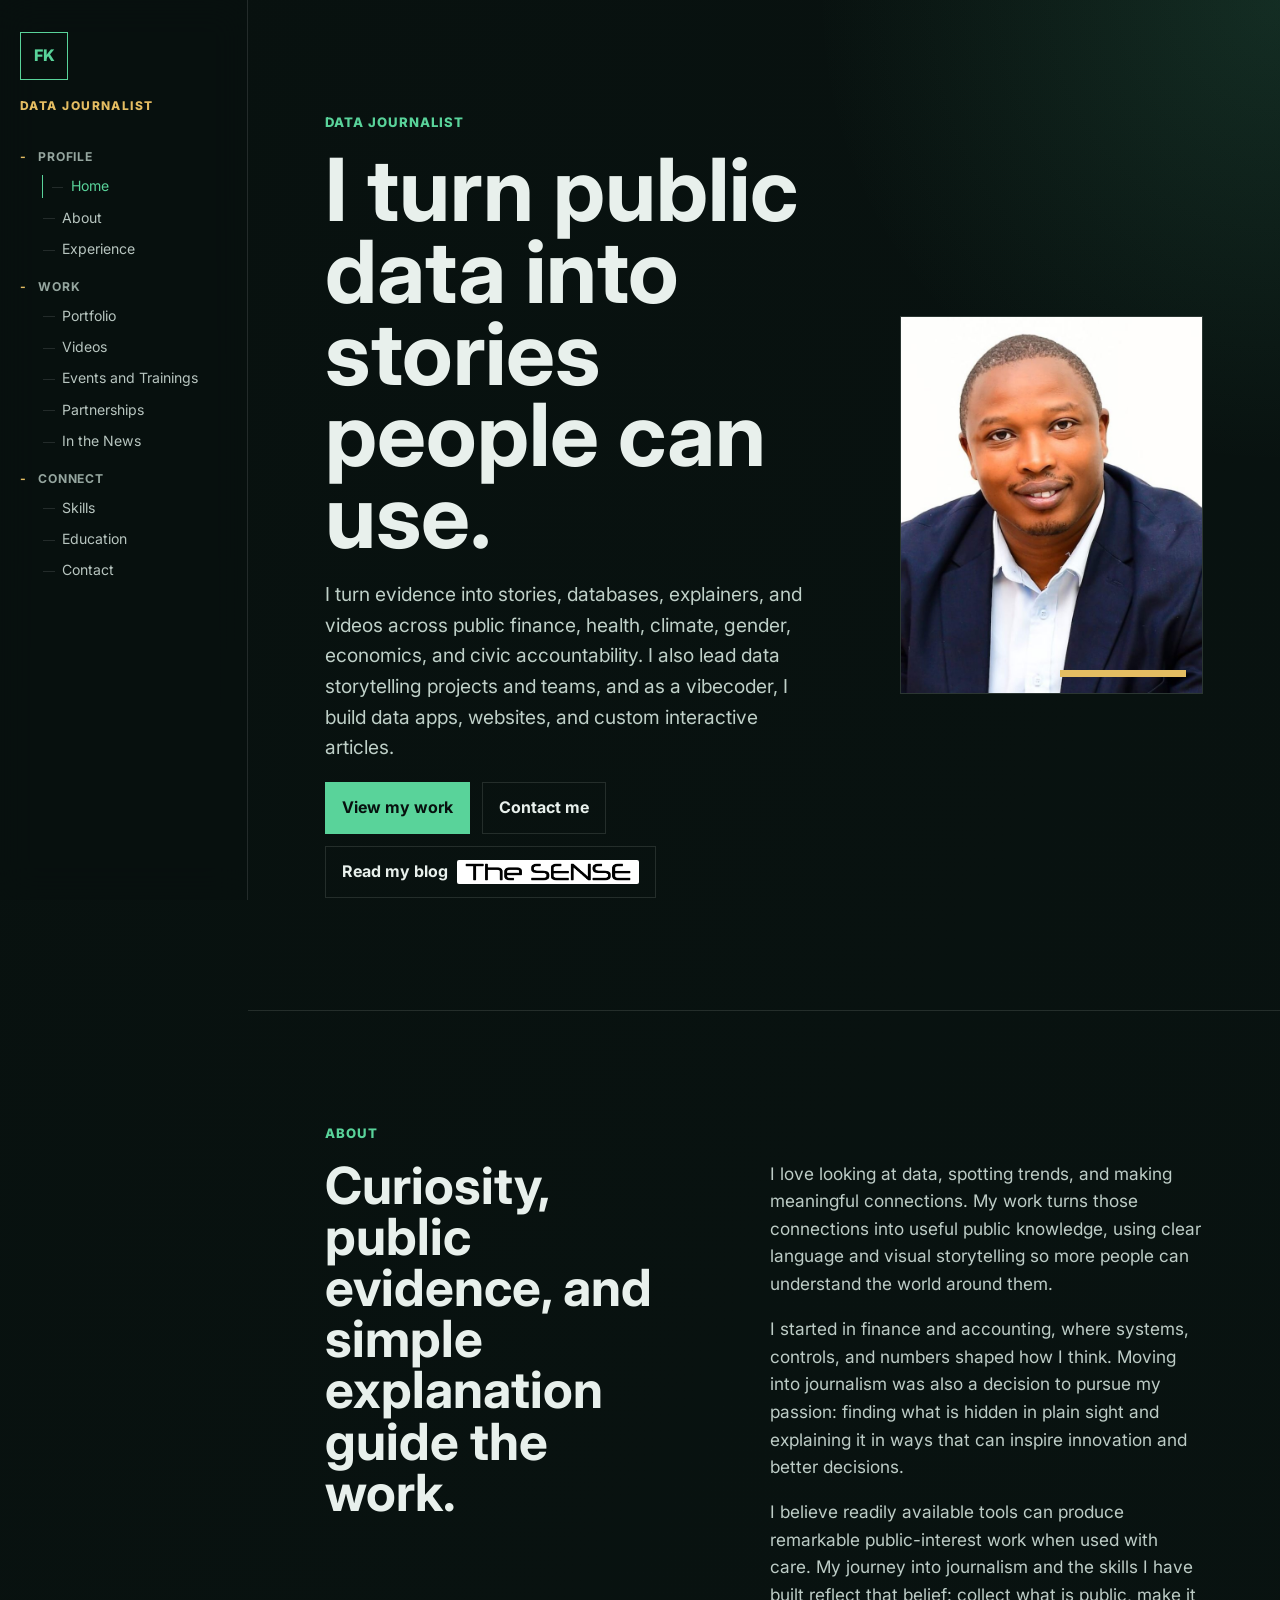
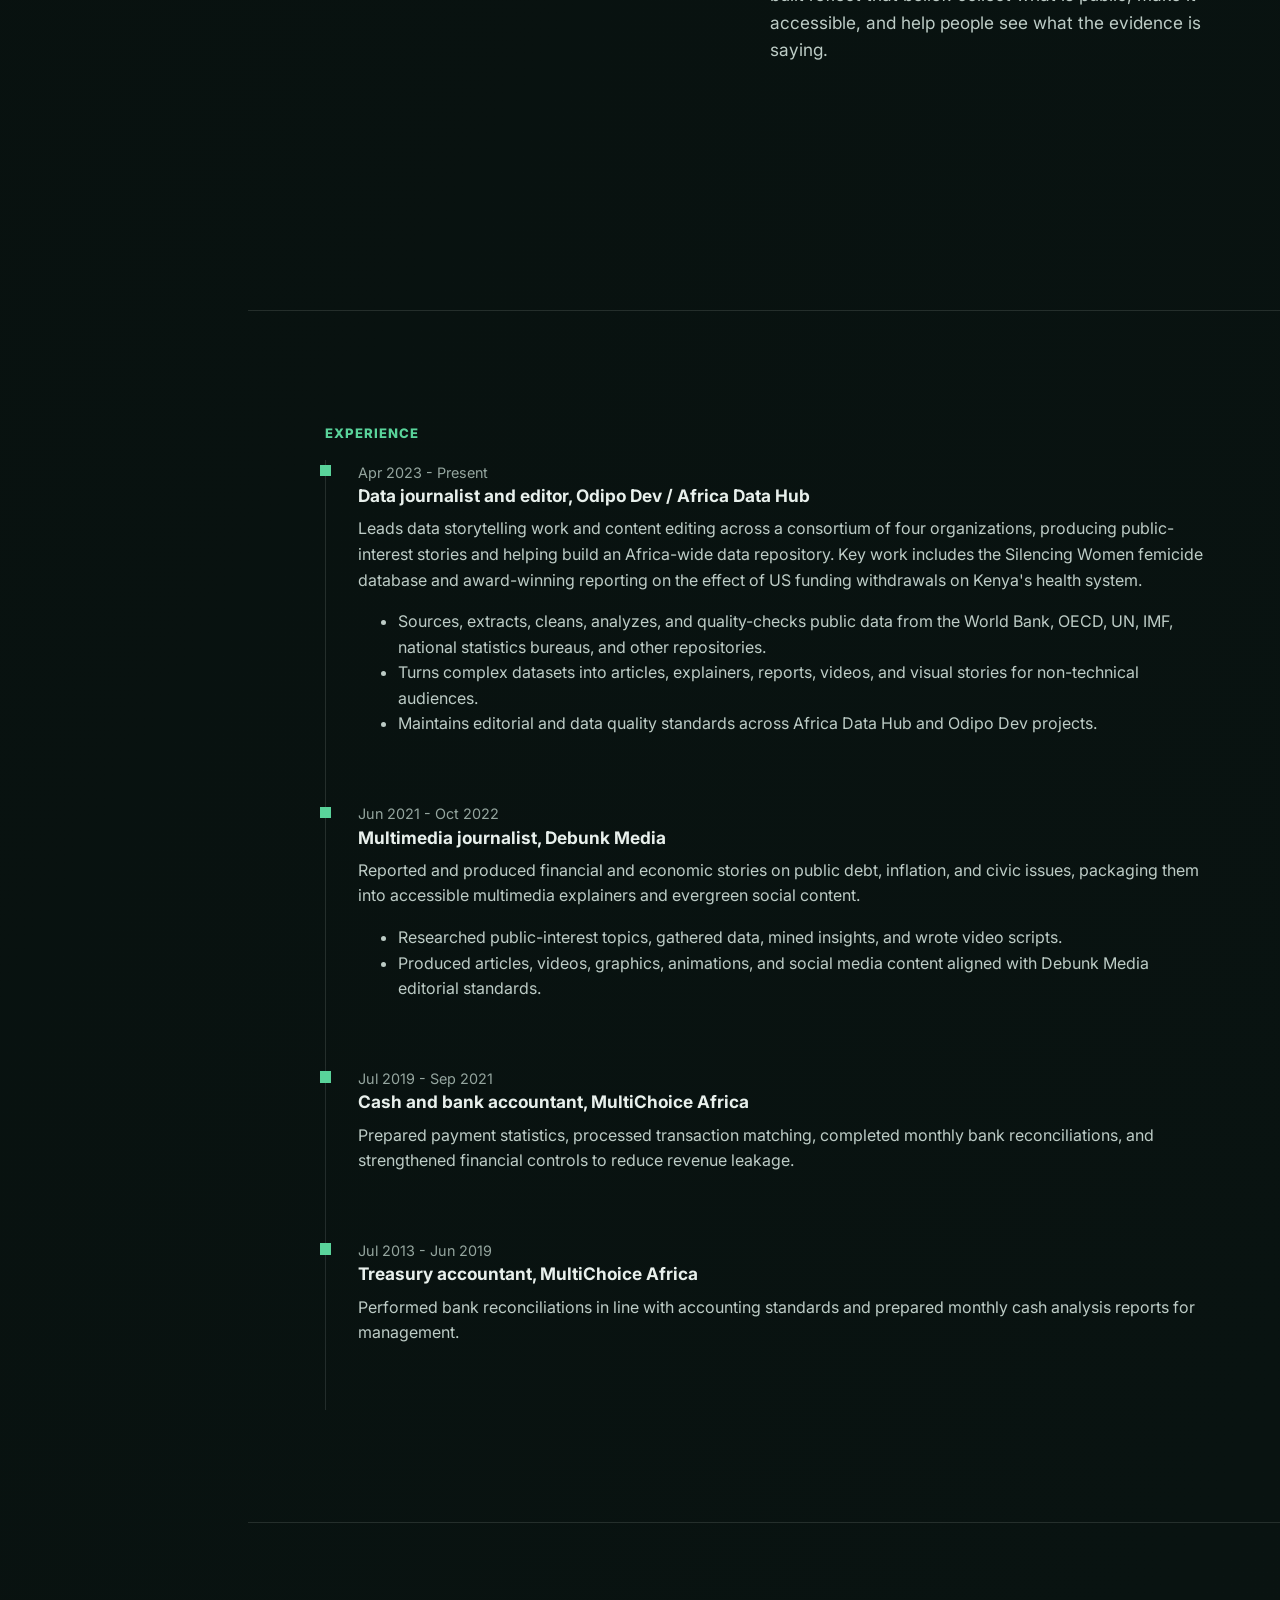
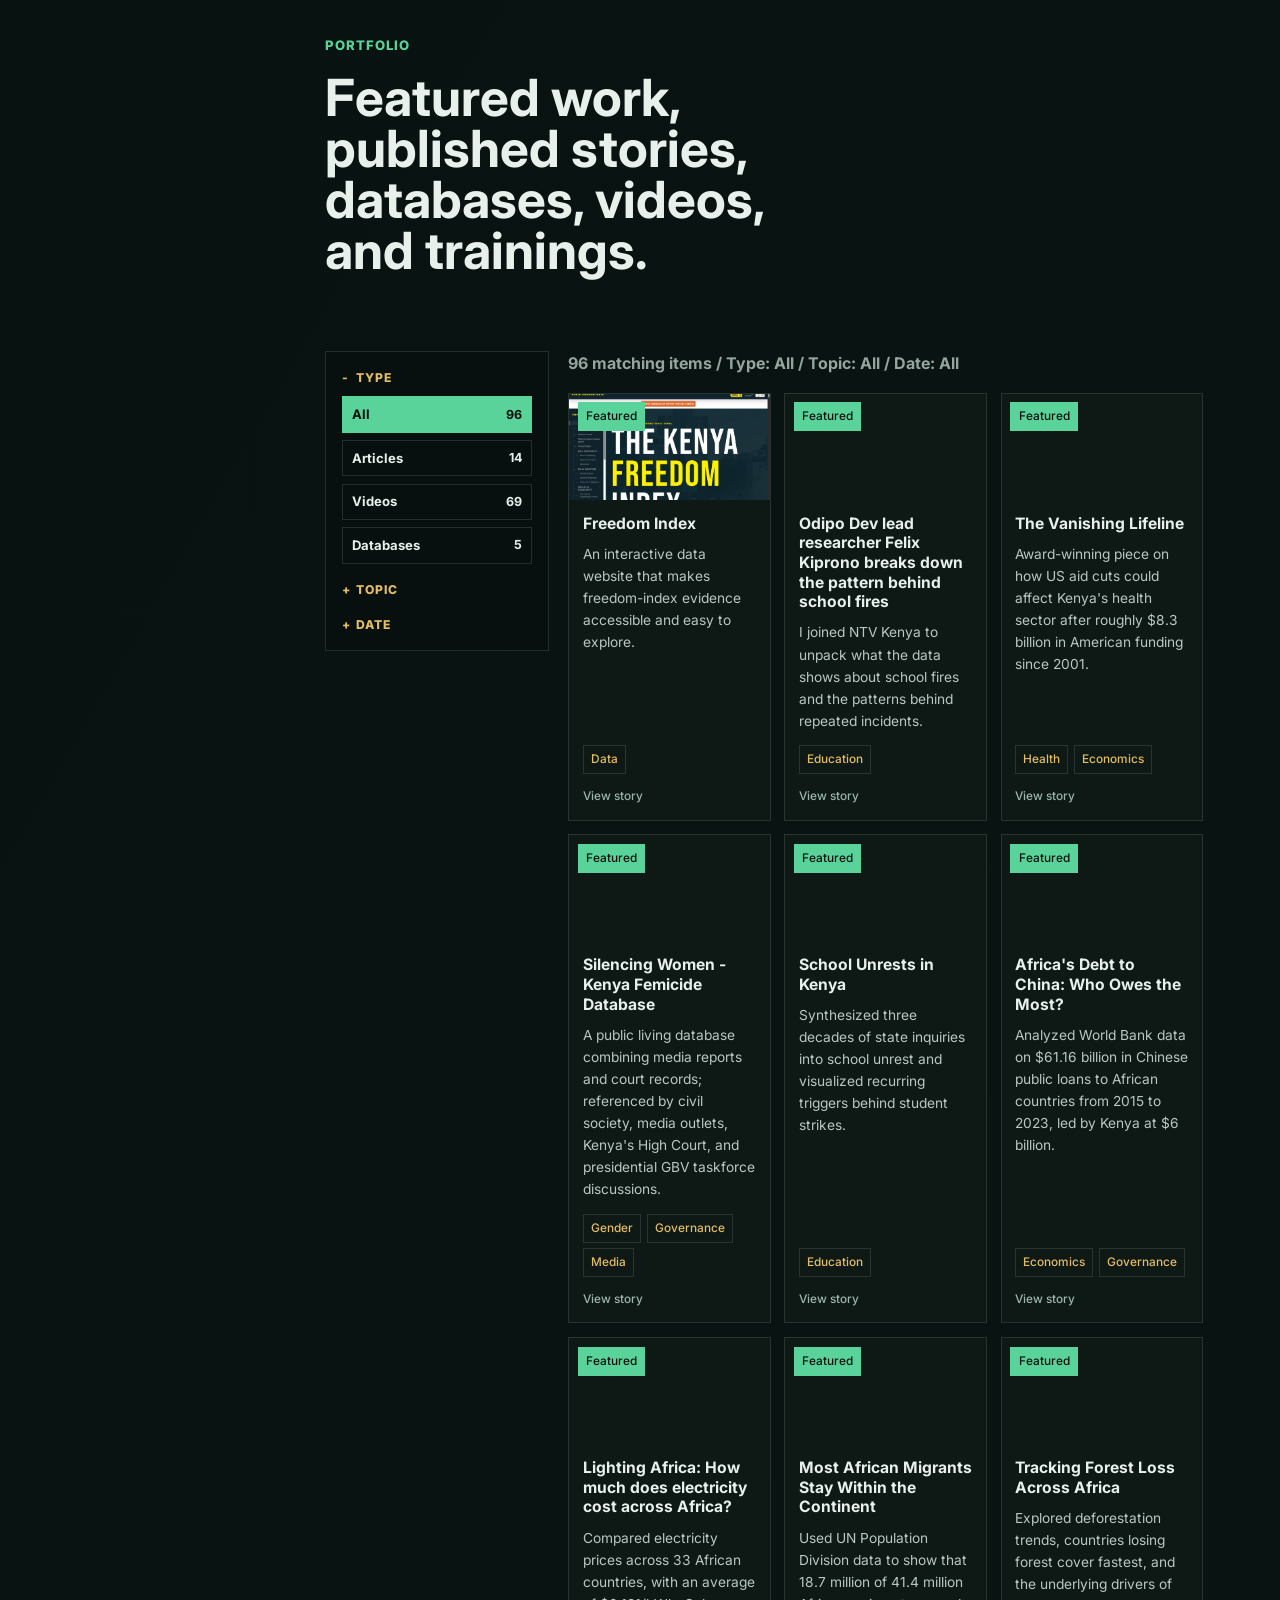
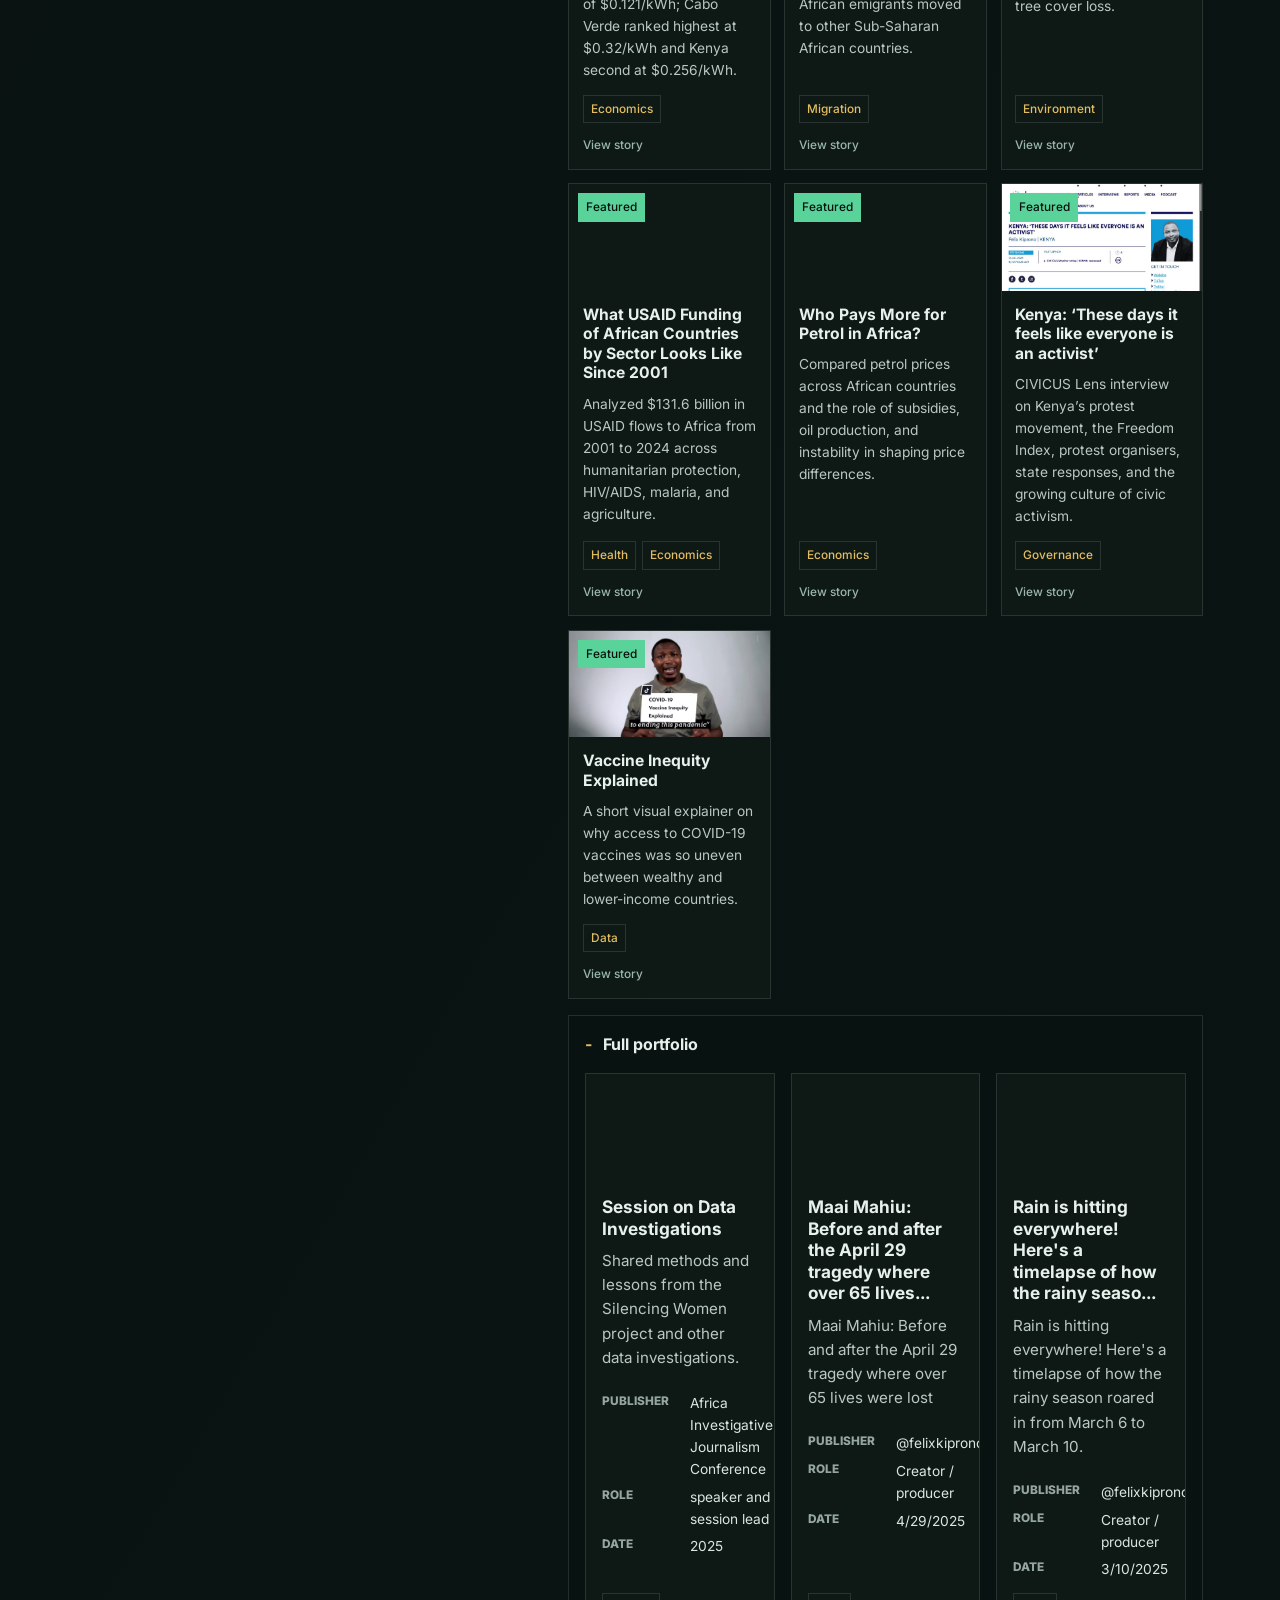
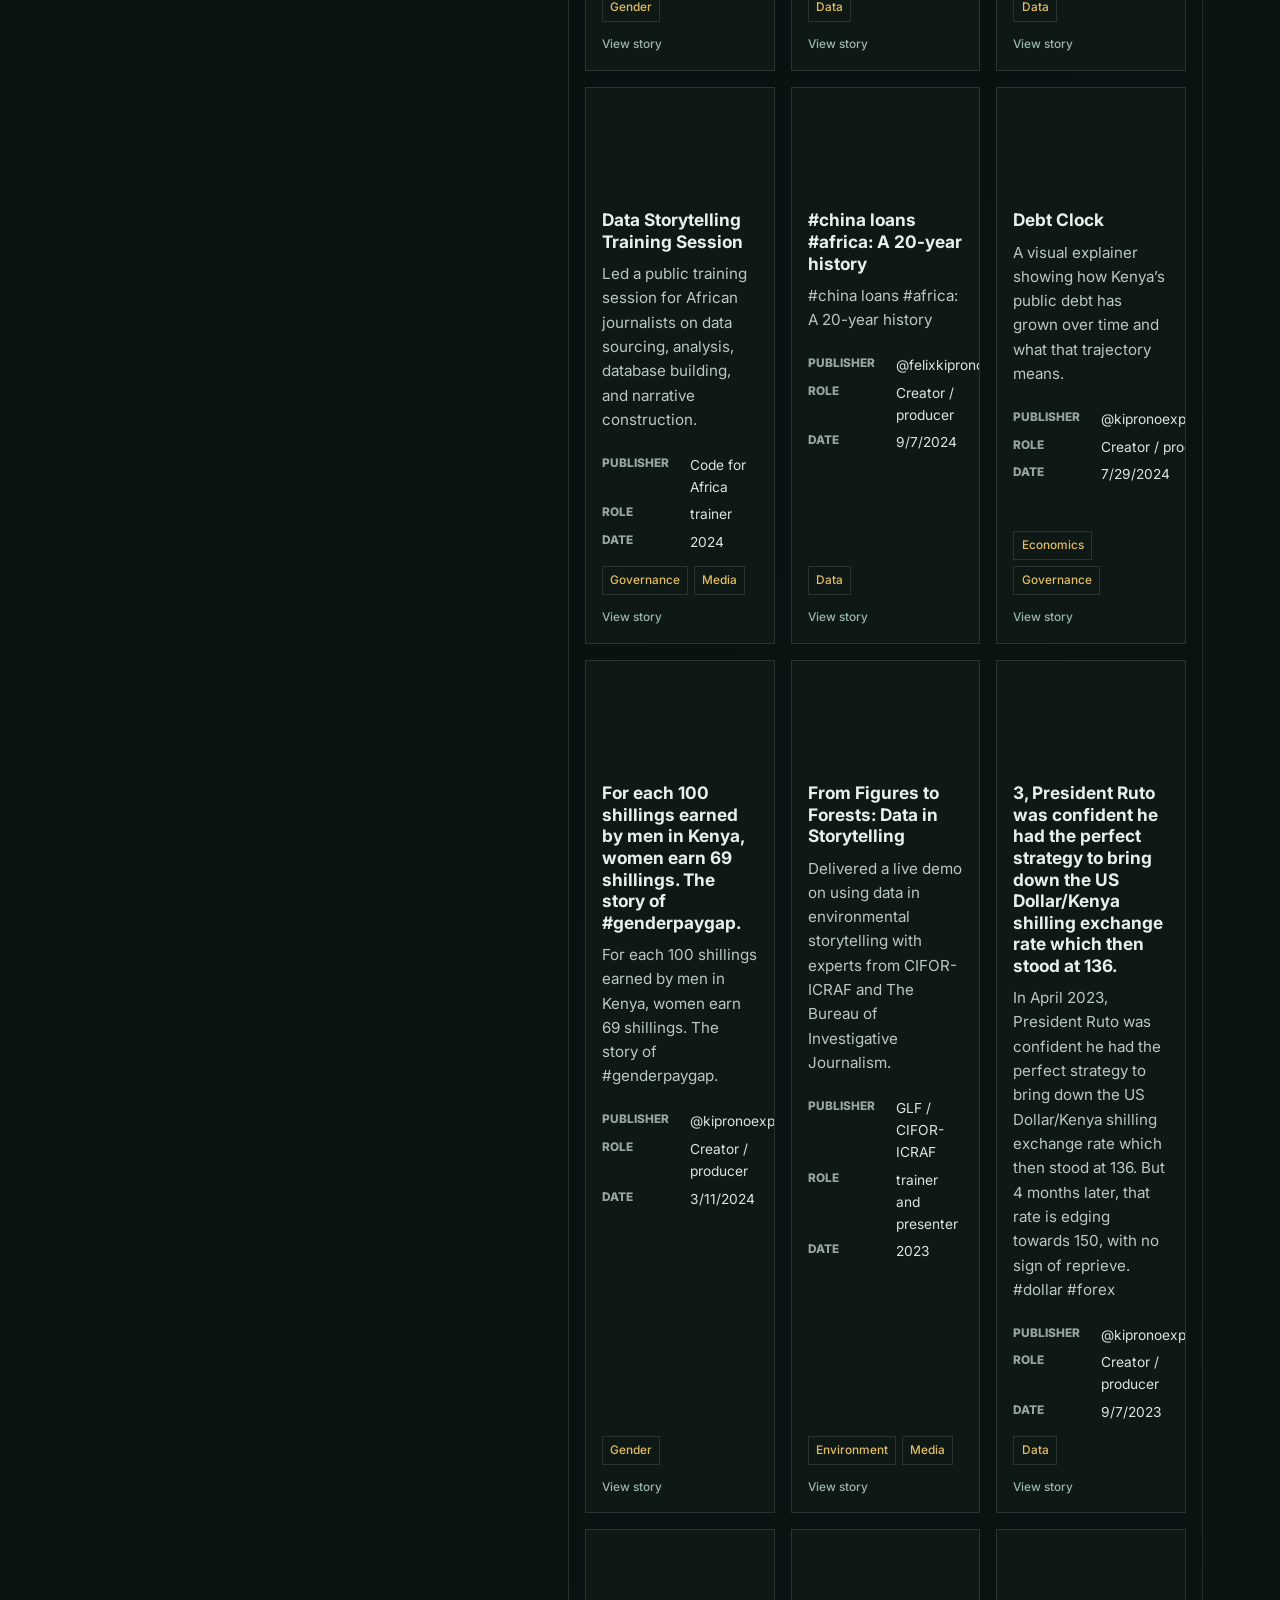
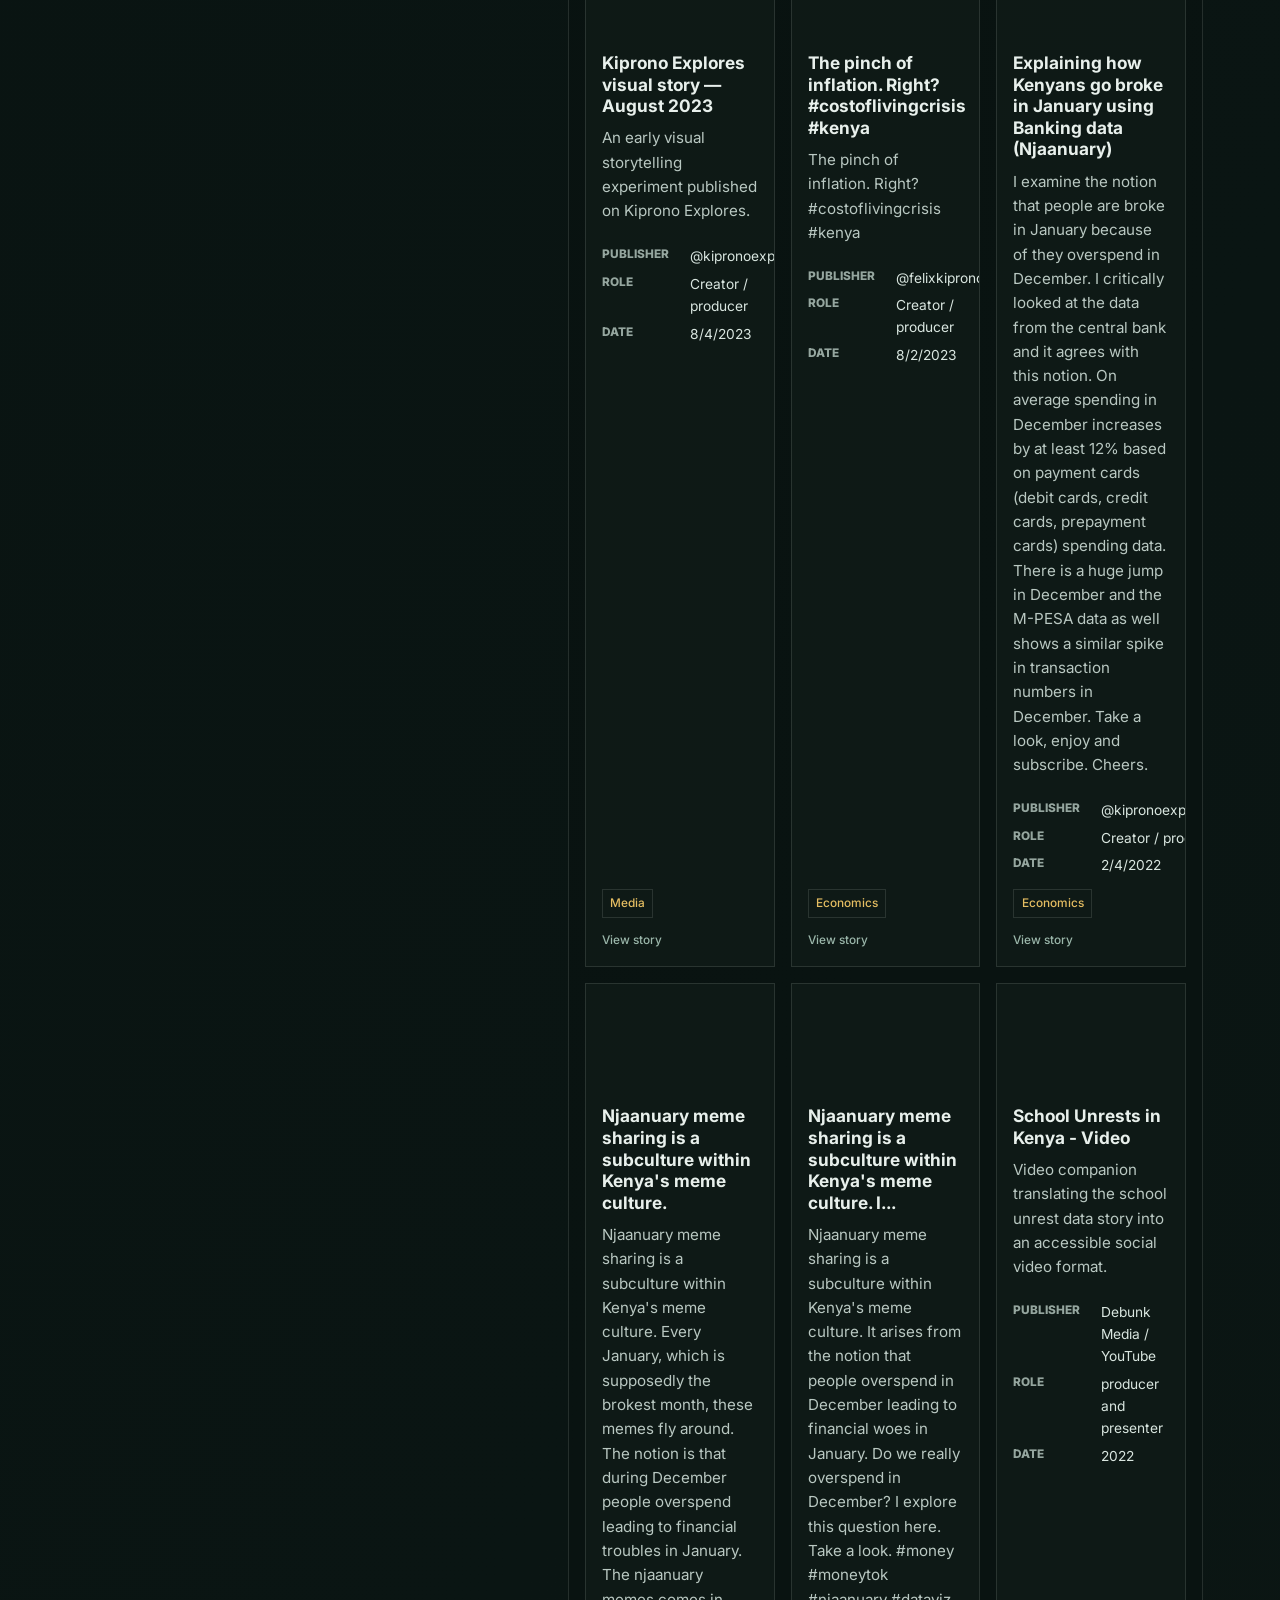
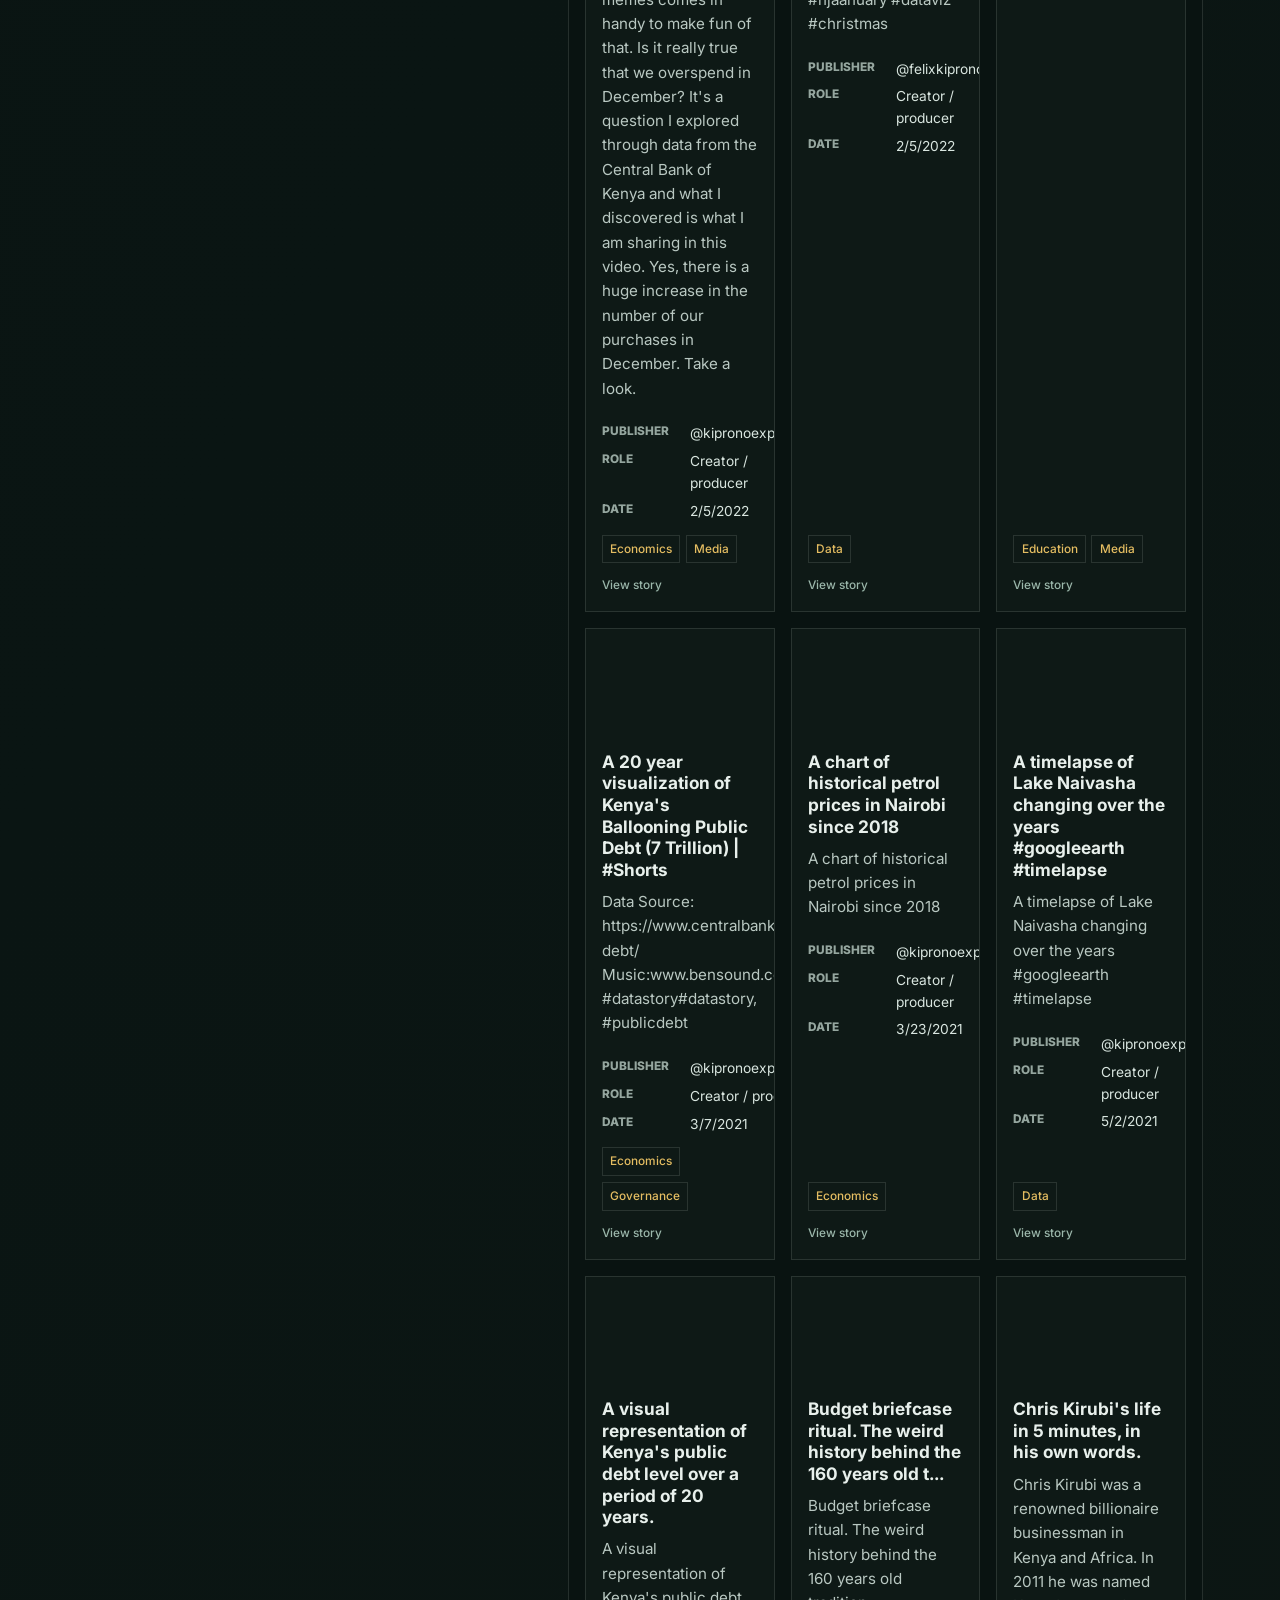
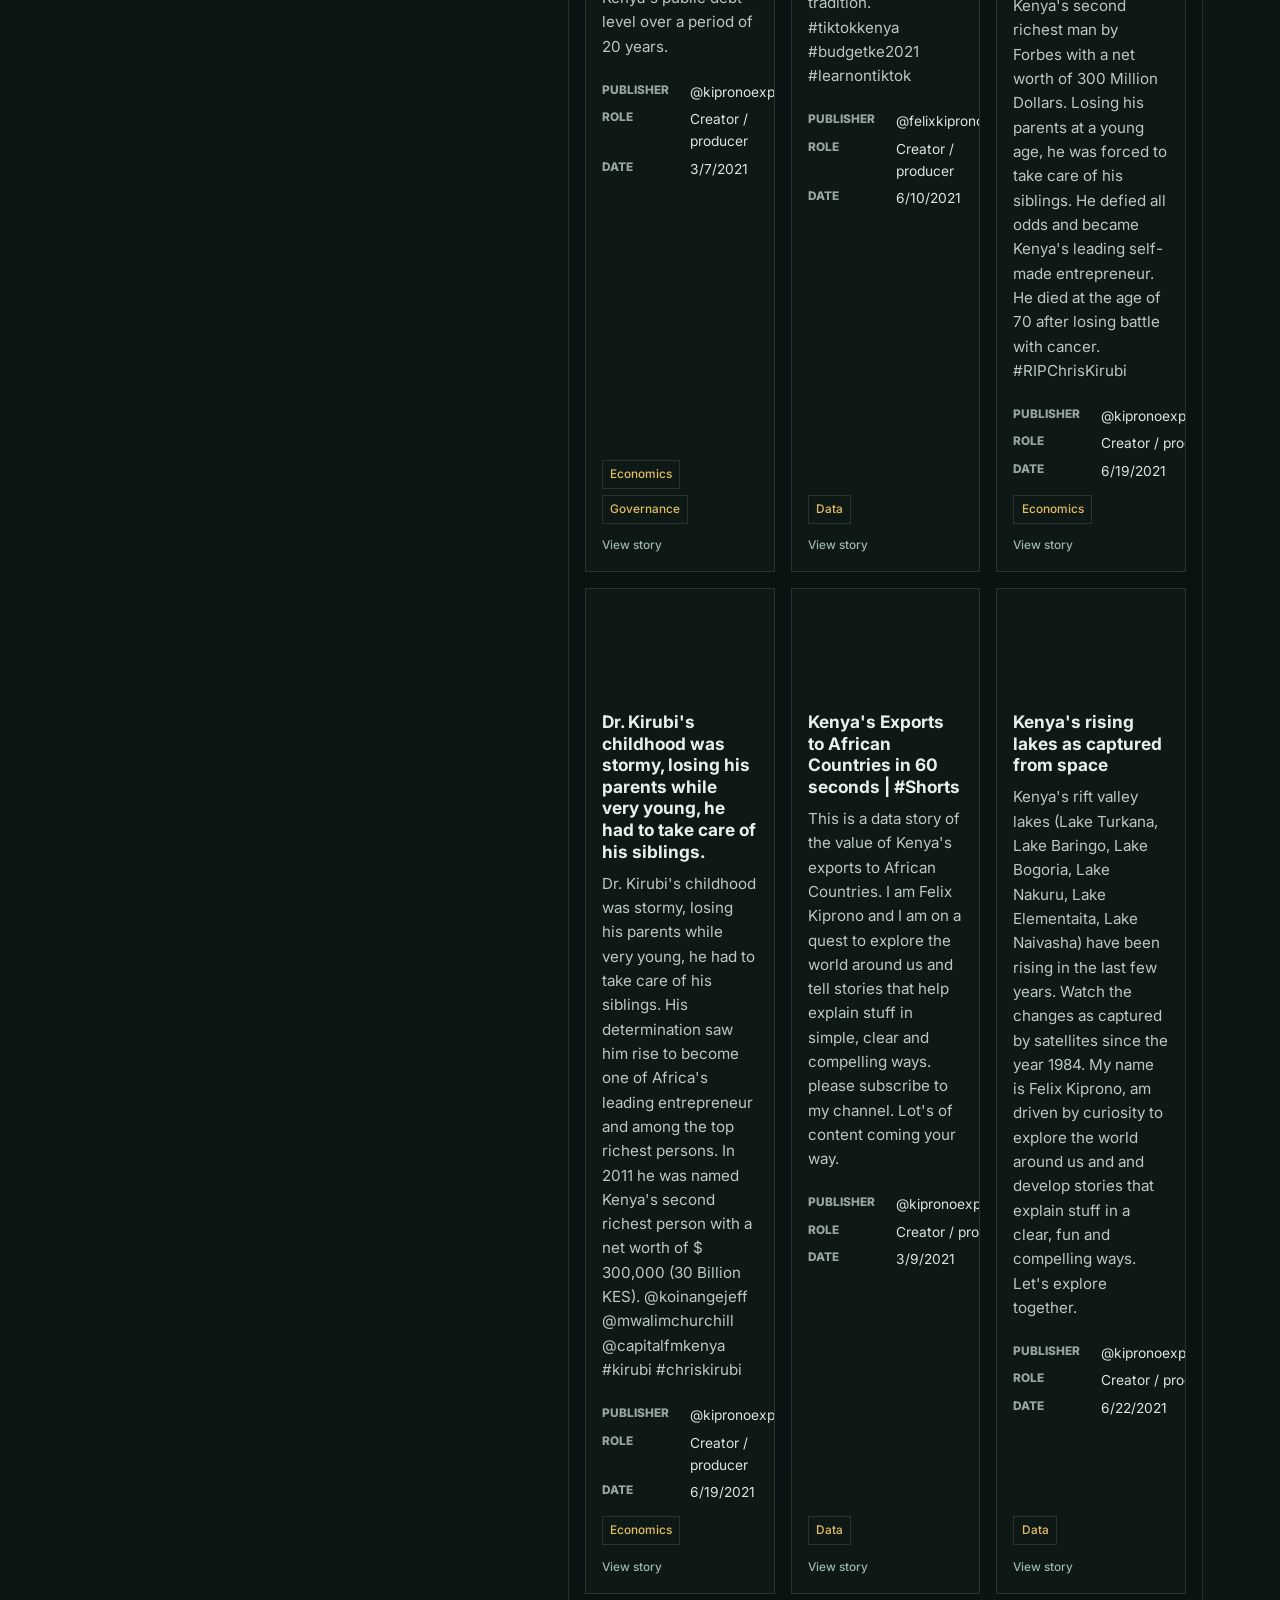
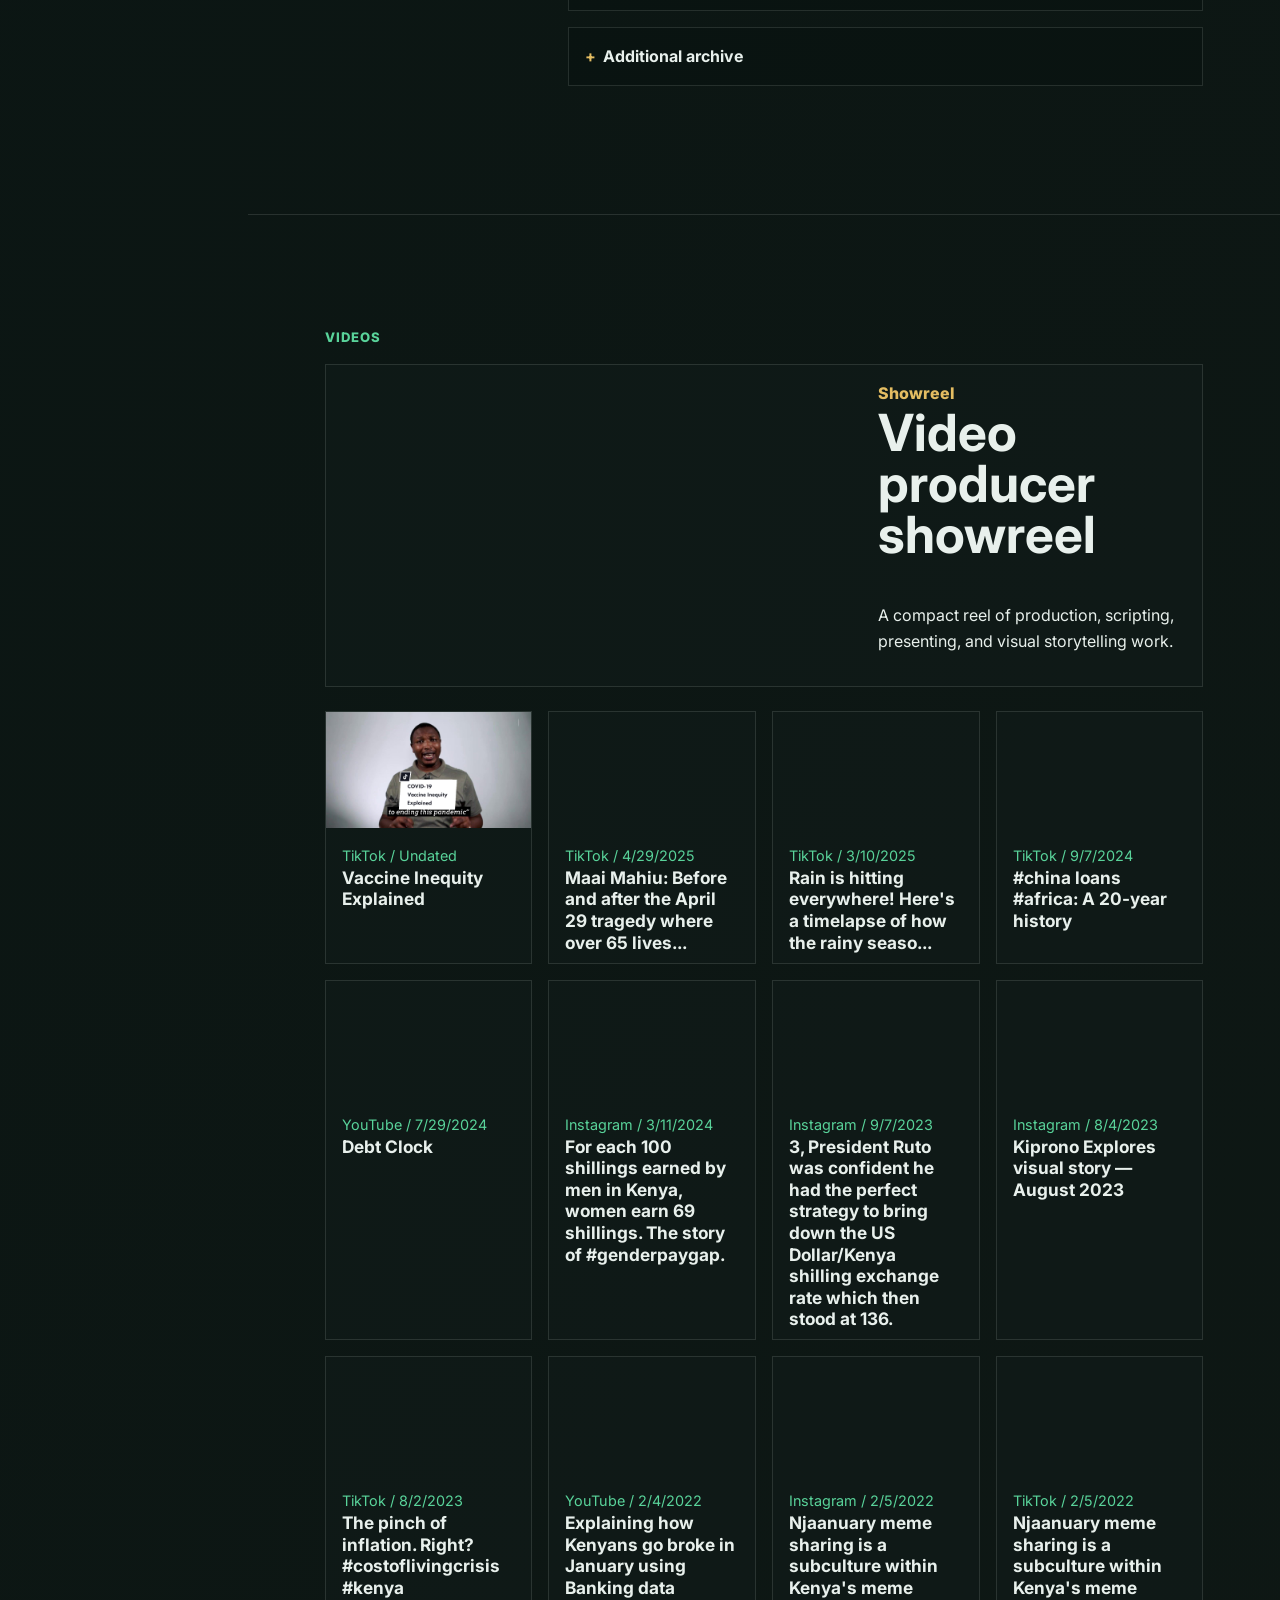
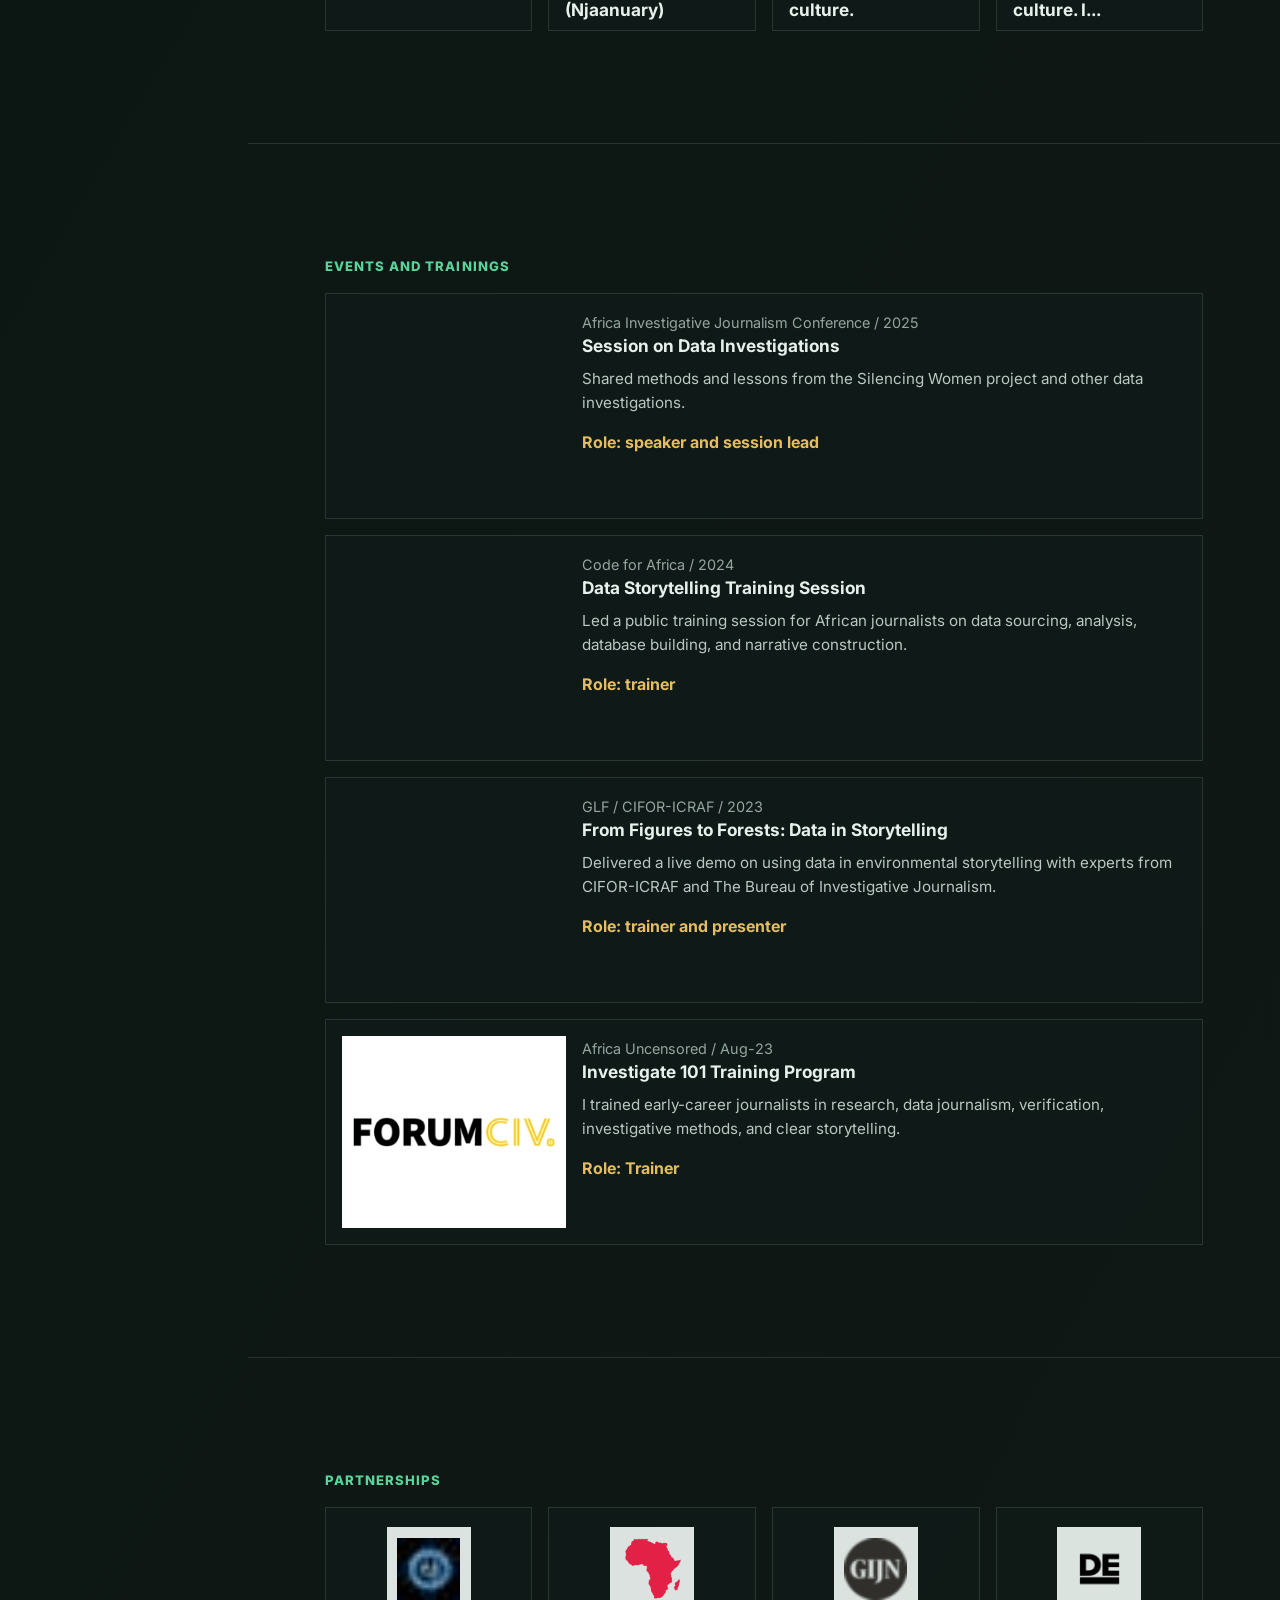
==== commit e6312198: "Update blog button with The Sense wordmark logo" ====
--- a/index.html
+++ b/index.html
@@ -71,7 +71,7 @@
             <a class="button" href="#contact">Contact me</a>
             <a class="button blog-button" href="http://stories.felixkiprono.com/" target="_blank" rel="noreferrer">
               <span>Read my blog</span>
-              <img src="assets/sense-logo.svg" alt="The Sense" />
+              <img src="assets/sense-logo.png" alt="The Sense" />
             </a>
           </div>
         </div>
--- a/styles.css
+++ b/styles.css
@@ -242,10 +242,12 @@
 }
 
 .blog-button img {
-  width: 4.4rem;
-  height: auto;
-  padding: 0.05rem 0.2rem;
+  height: 1.5rem;
+  width: auto;
+  max-width: 100%;
+  padding: 0.2rem 0.5rem;
   background: #fff;
+  border-radius: 2px;
 }
 
 .blog-button:hover img {
@@ -493,6 +495,13 @@
   overflow: hidden;
 }
 
+.portfolio-card img.img-broken,
+.news-card img.img-broken,
+.event-card img.img-broken,
+.video-mini img.img-broken {
+  visibility: hidden;
+}
+
 .portfolio-card.featured img {
   aspect-ratio: 16 / 8.5;
 }
@@ -530,10 +539,6 @@
 
 .compact-card .portfolio-card-body {
   padding: 0.65rem;
-}
-
-.compact-card .card-meta {
-  font-size: 0.72rem;
 }
 
 .compact-card h3 {
@@ -1030,4 +1035,13 @@
     top: 0.45rem;
     left: 0.45rem;
   }
-}
+
+  .blog-button {
+    flex: 1 1 100%;
+    justify-content: center;
+  }
+
+  .blog-button img {
+    height: 1.3rem;
+  }
+}
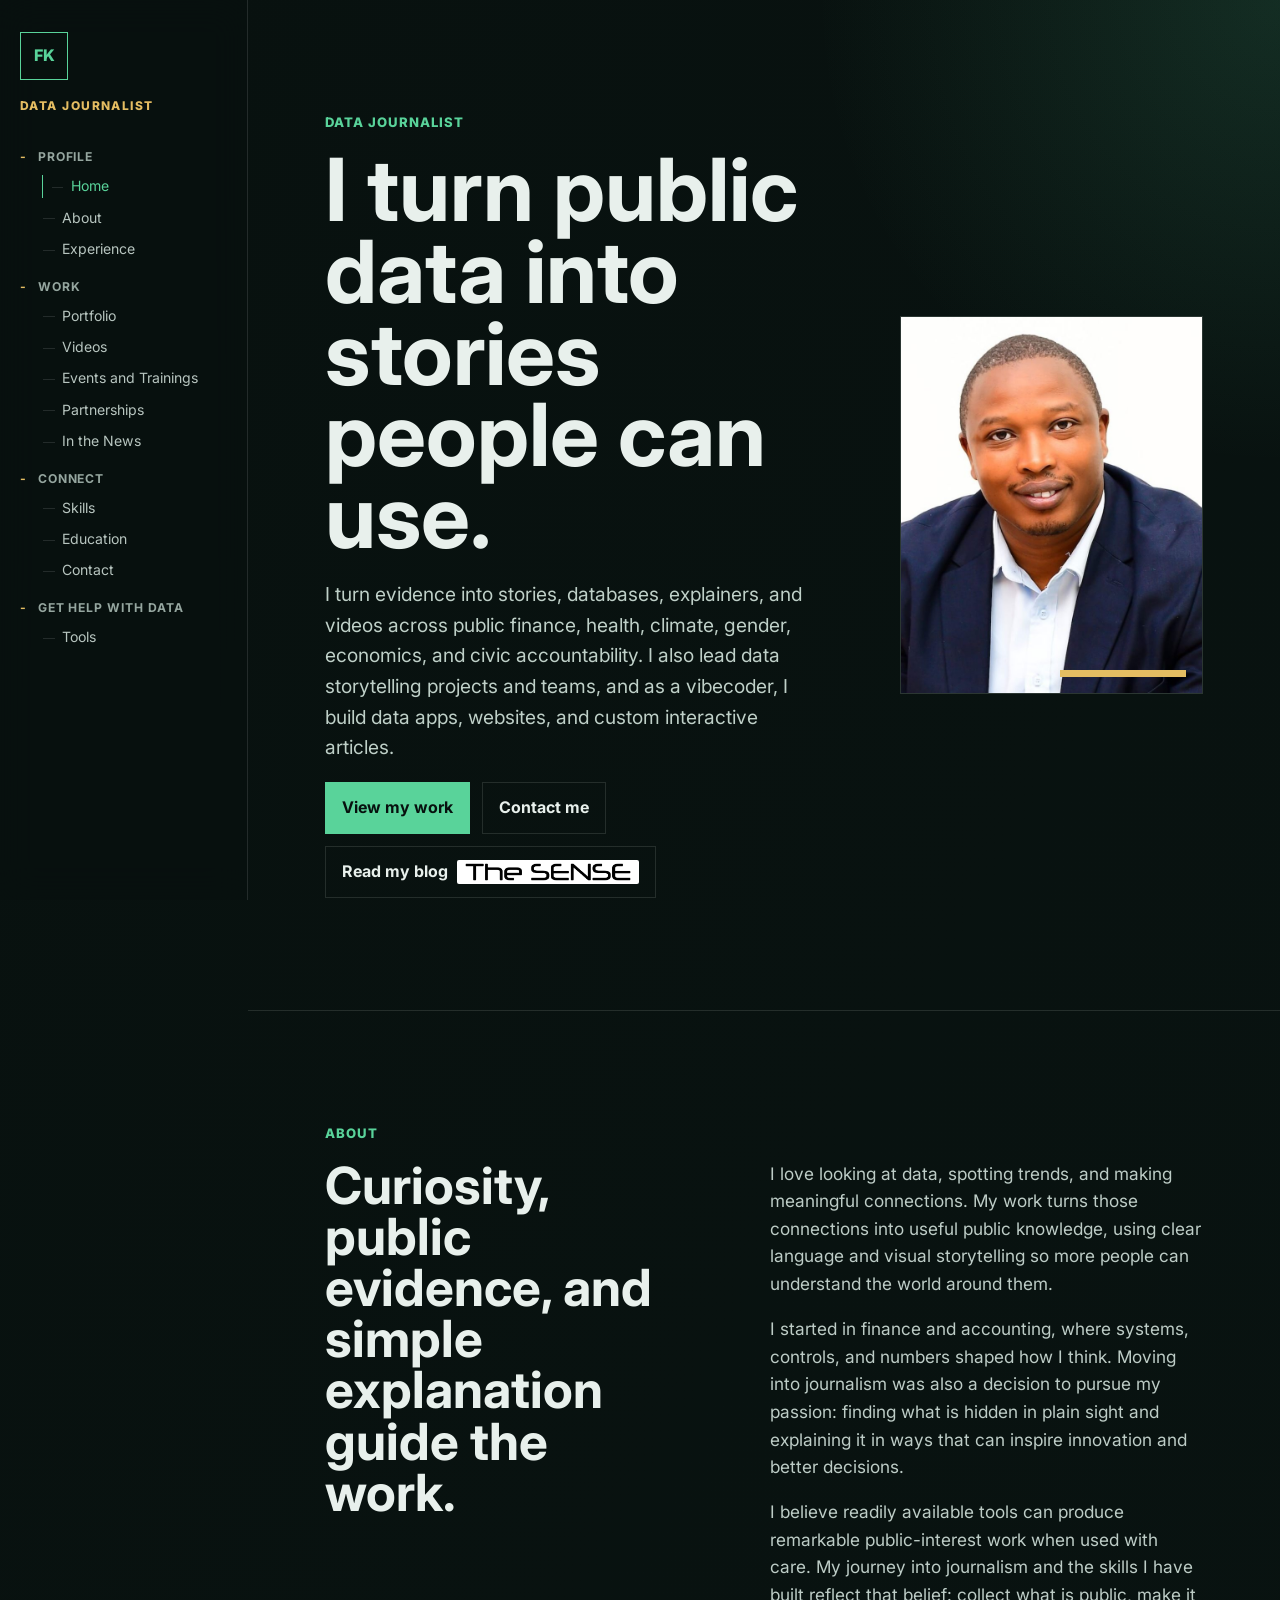
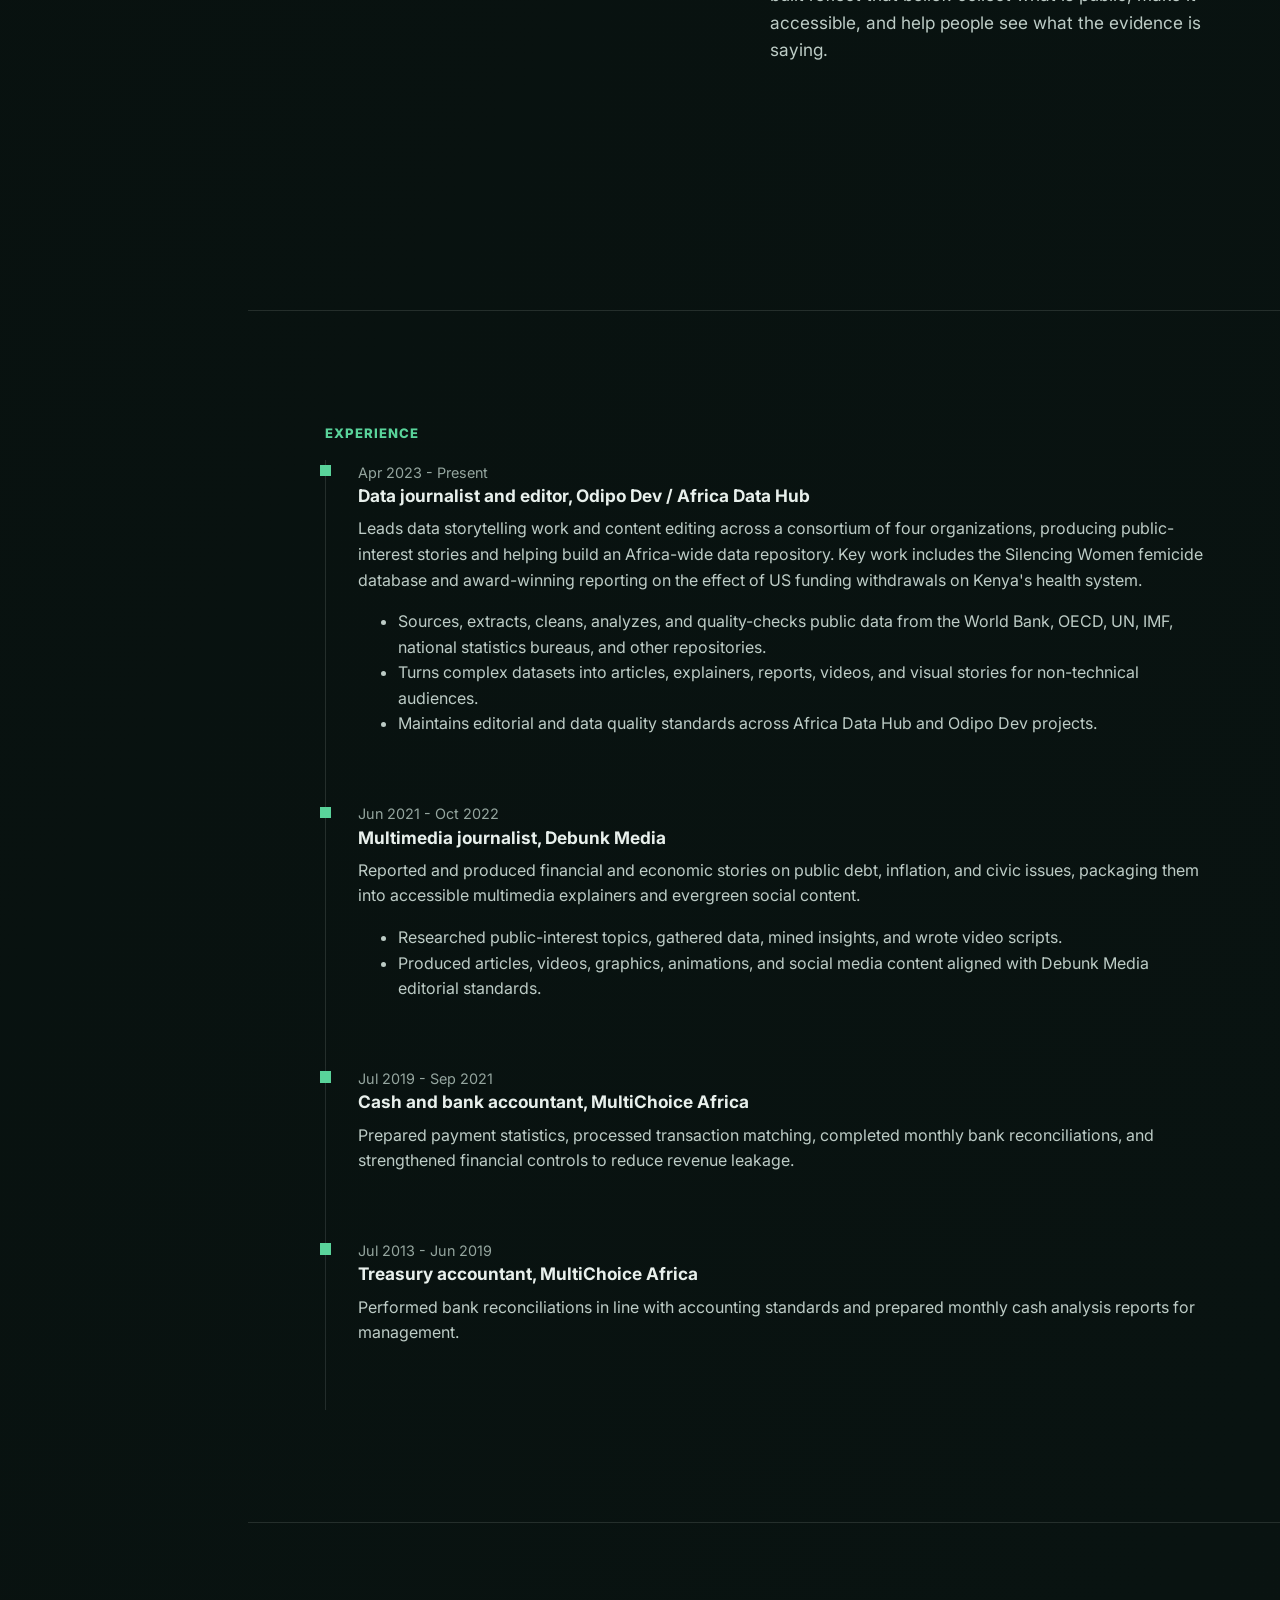
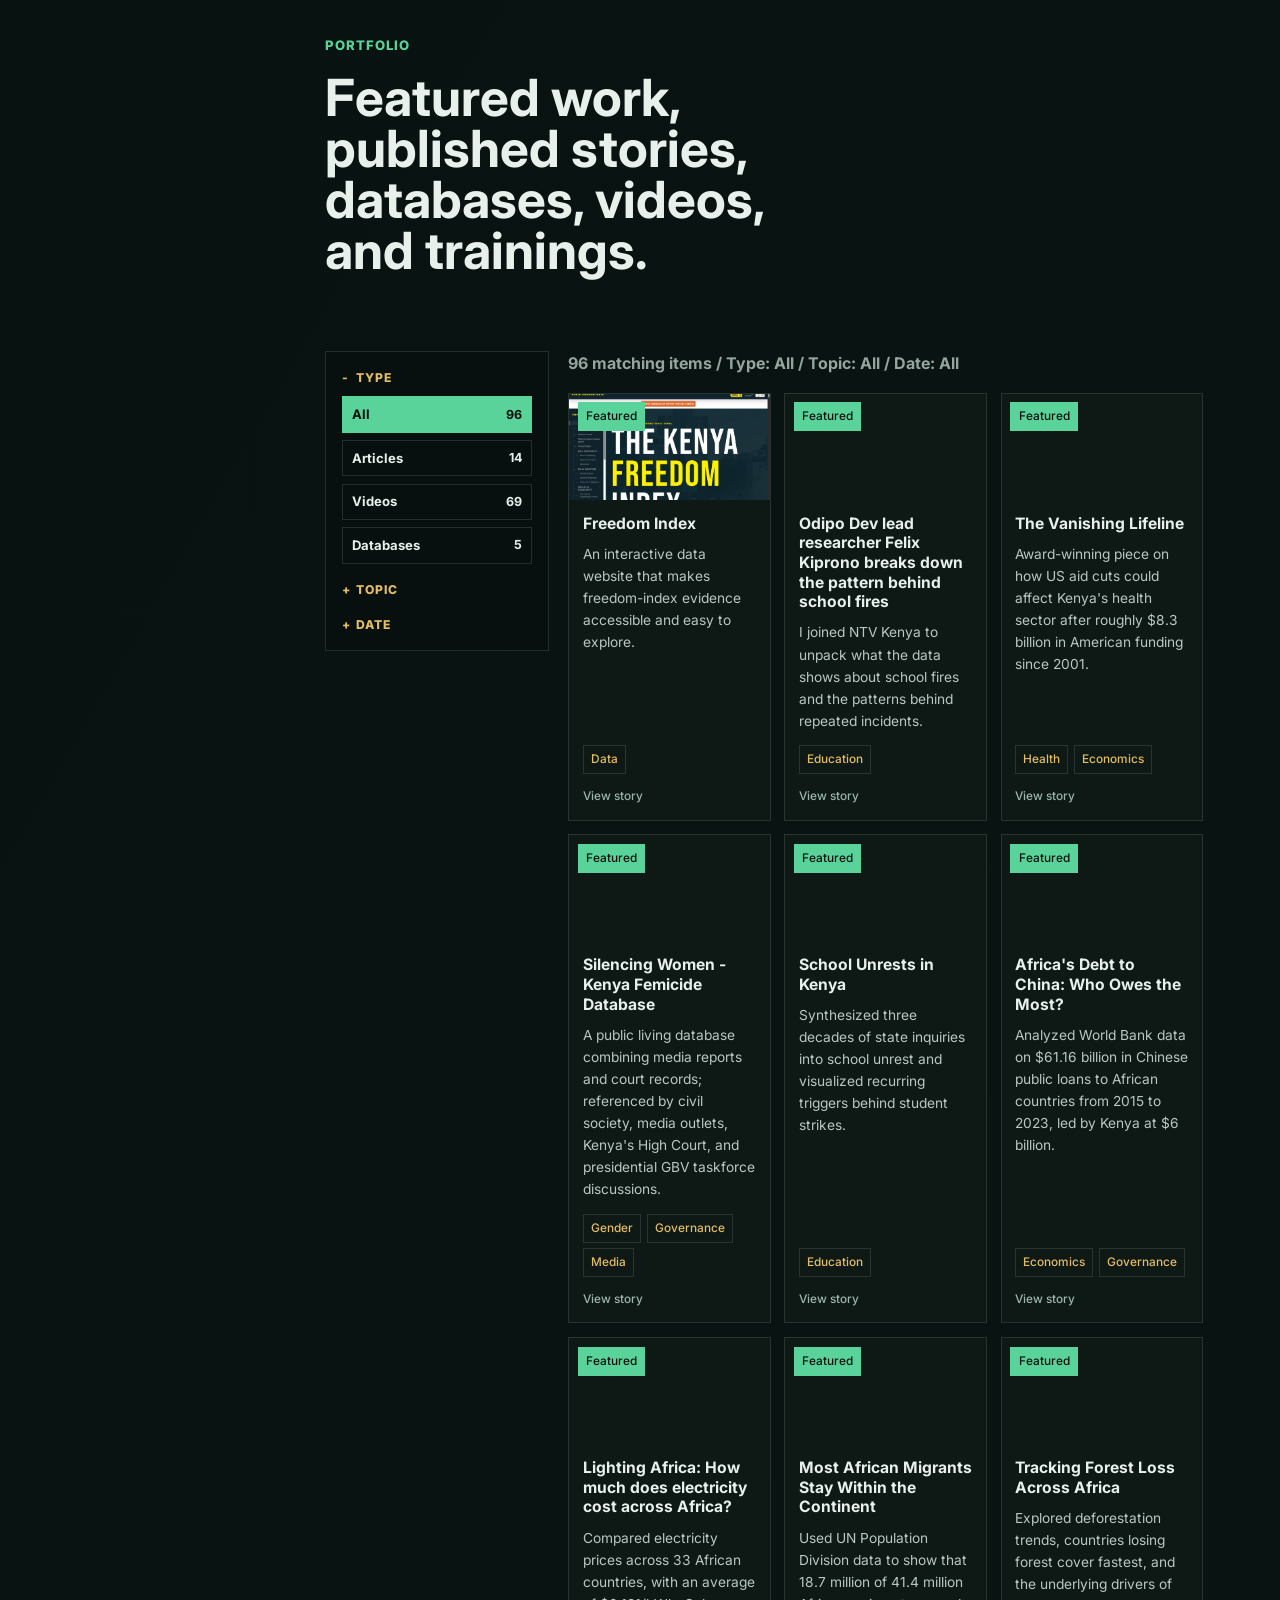
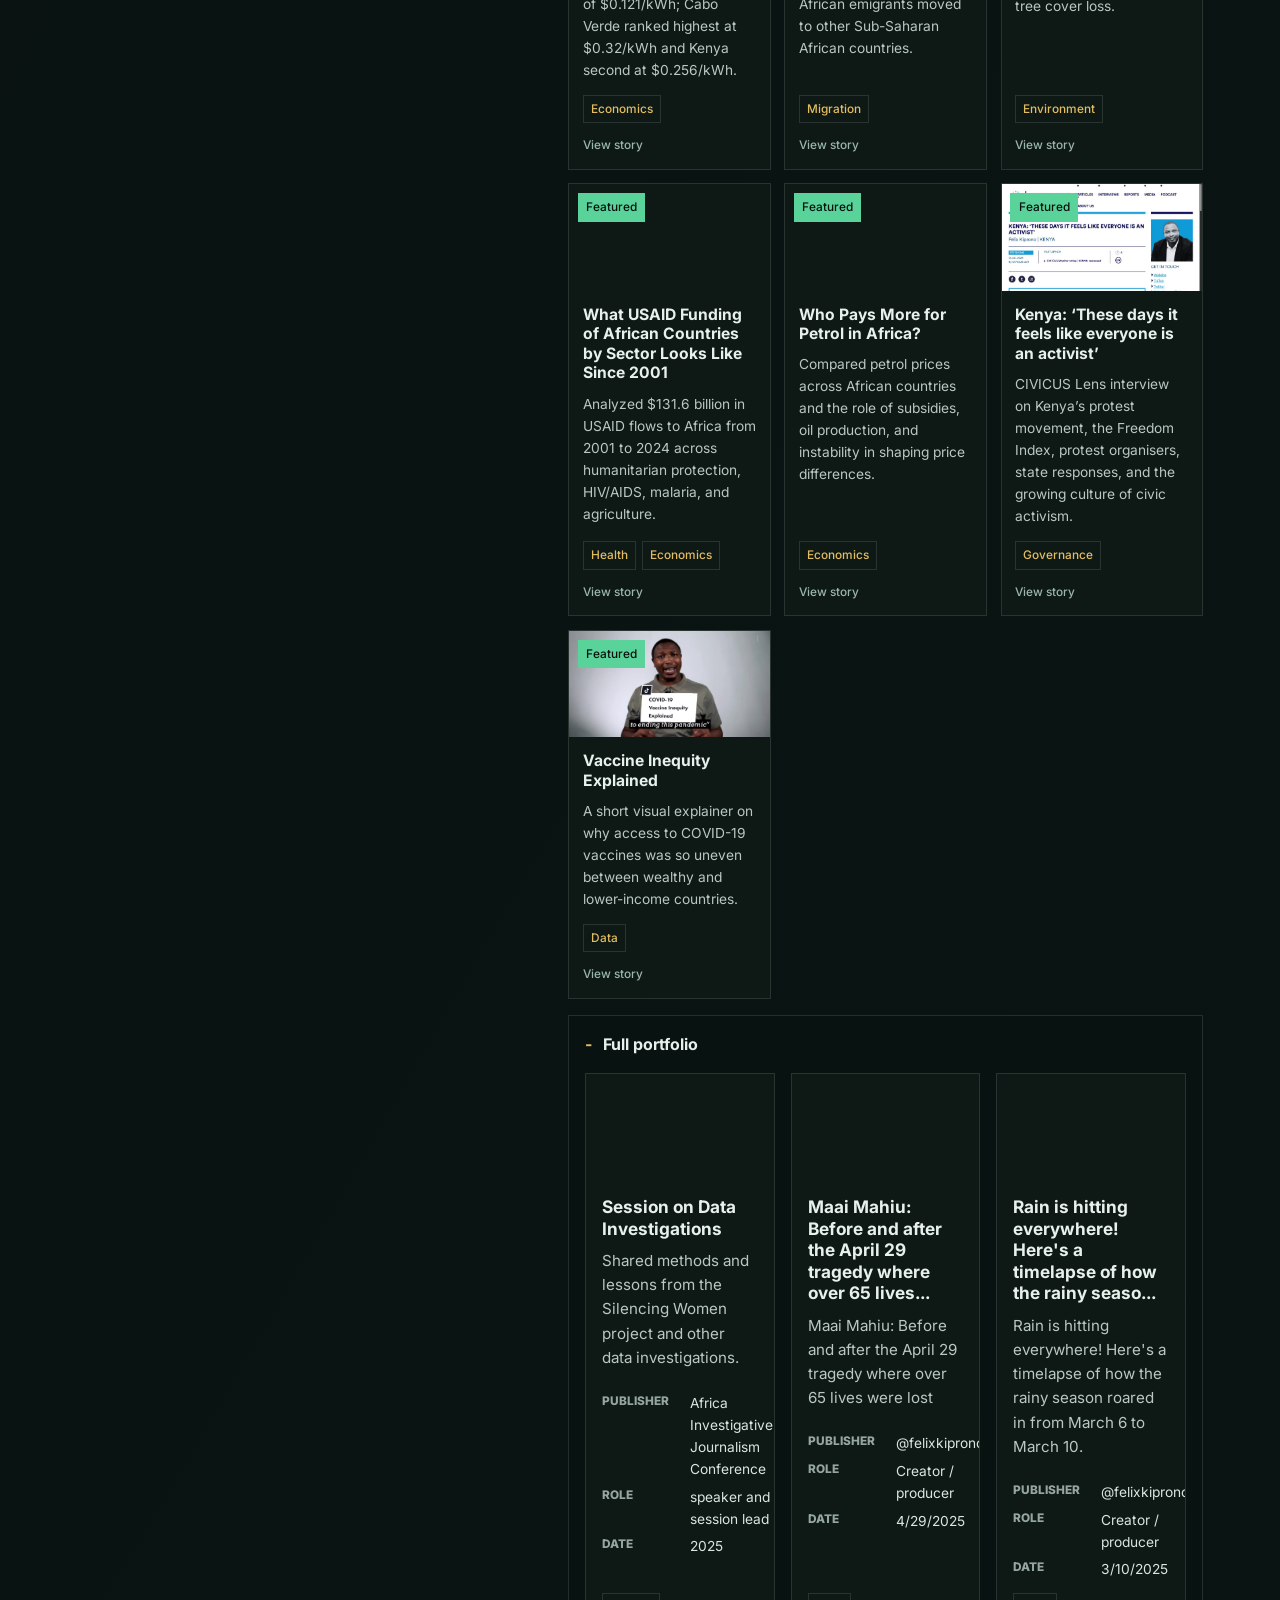
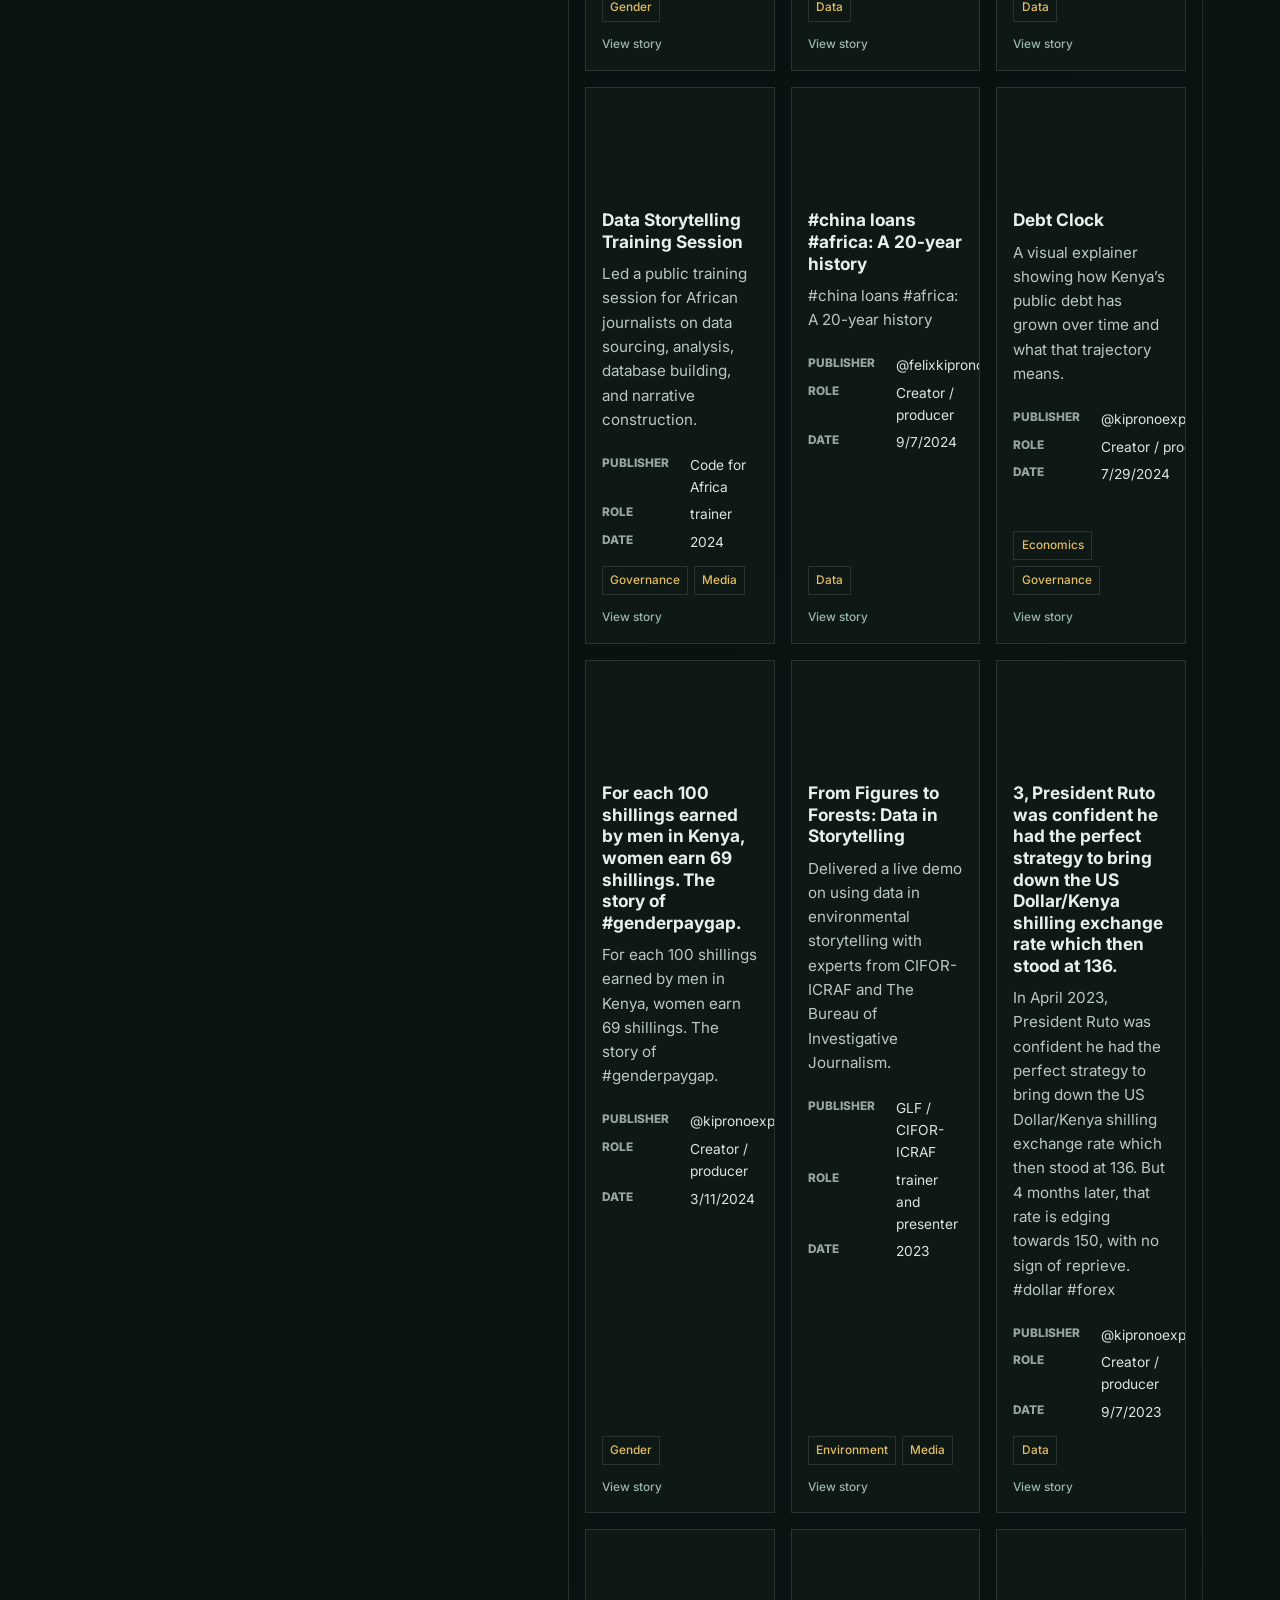
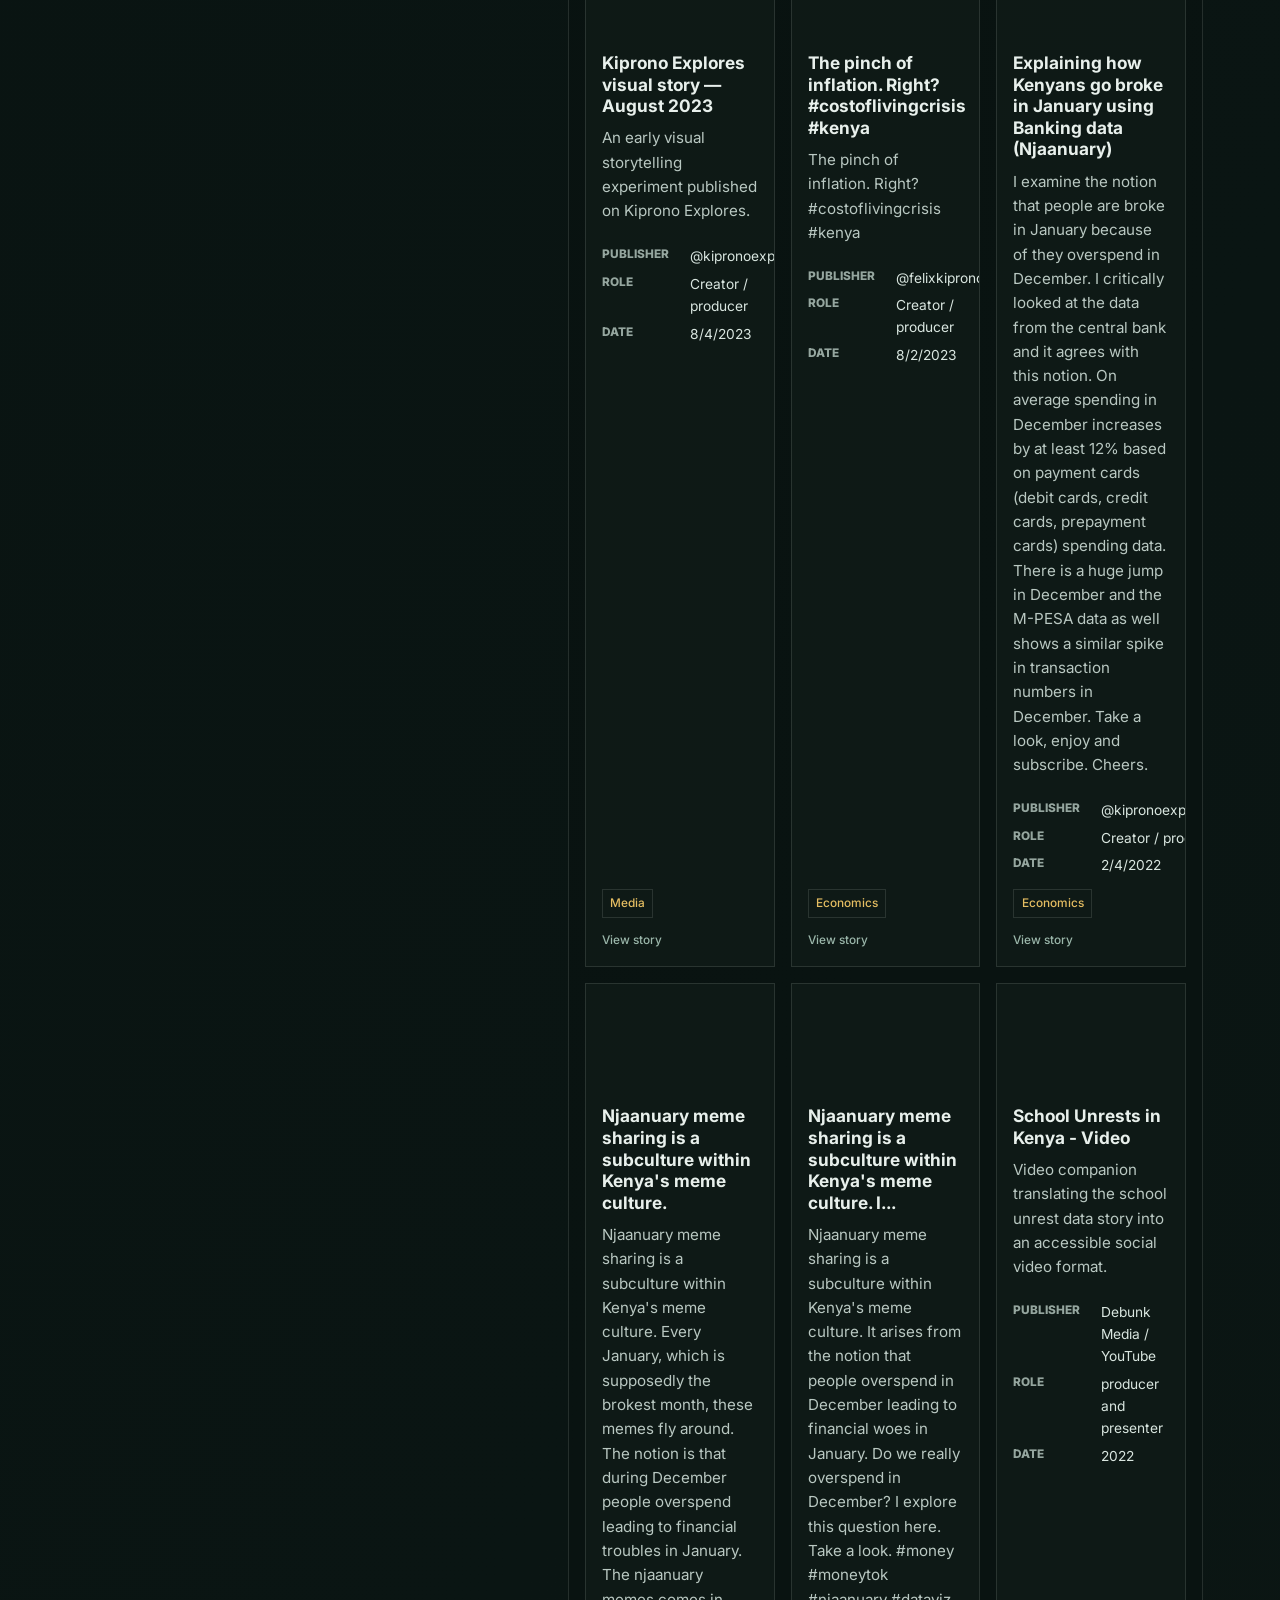
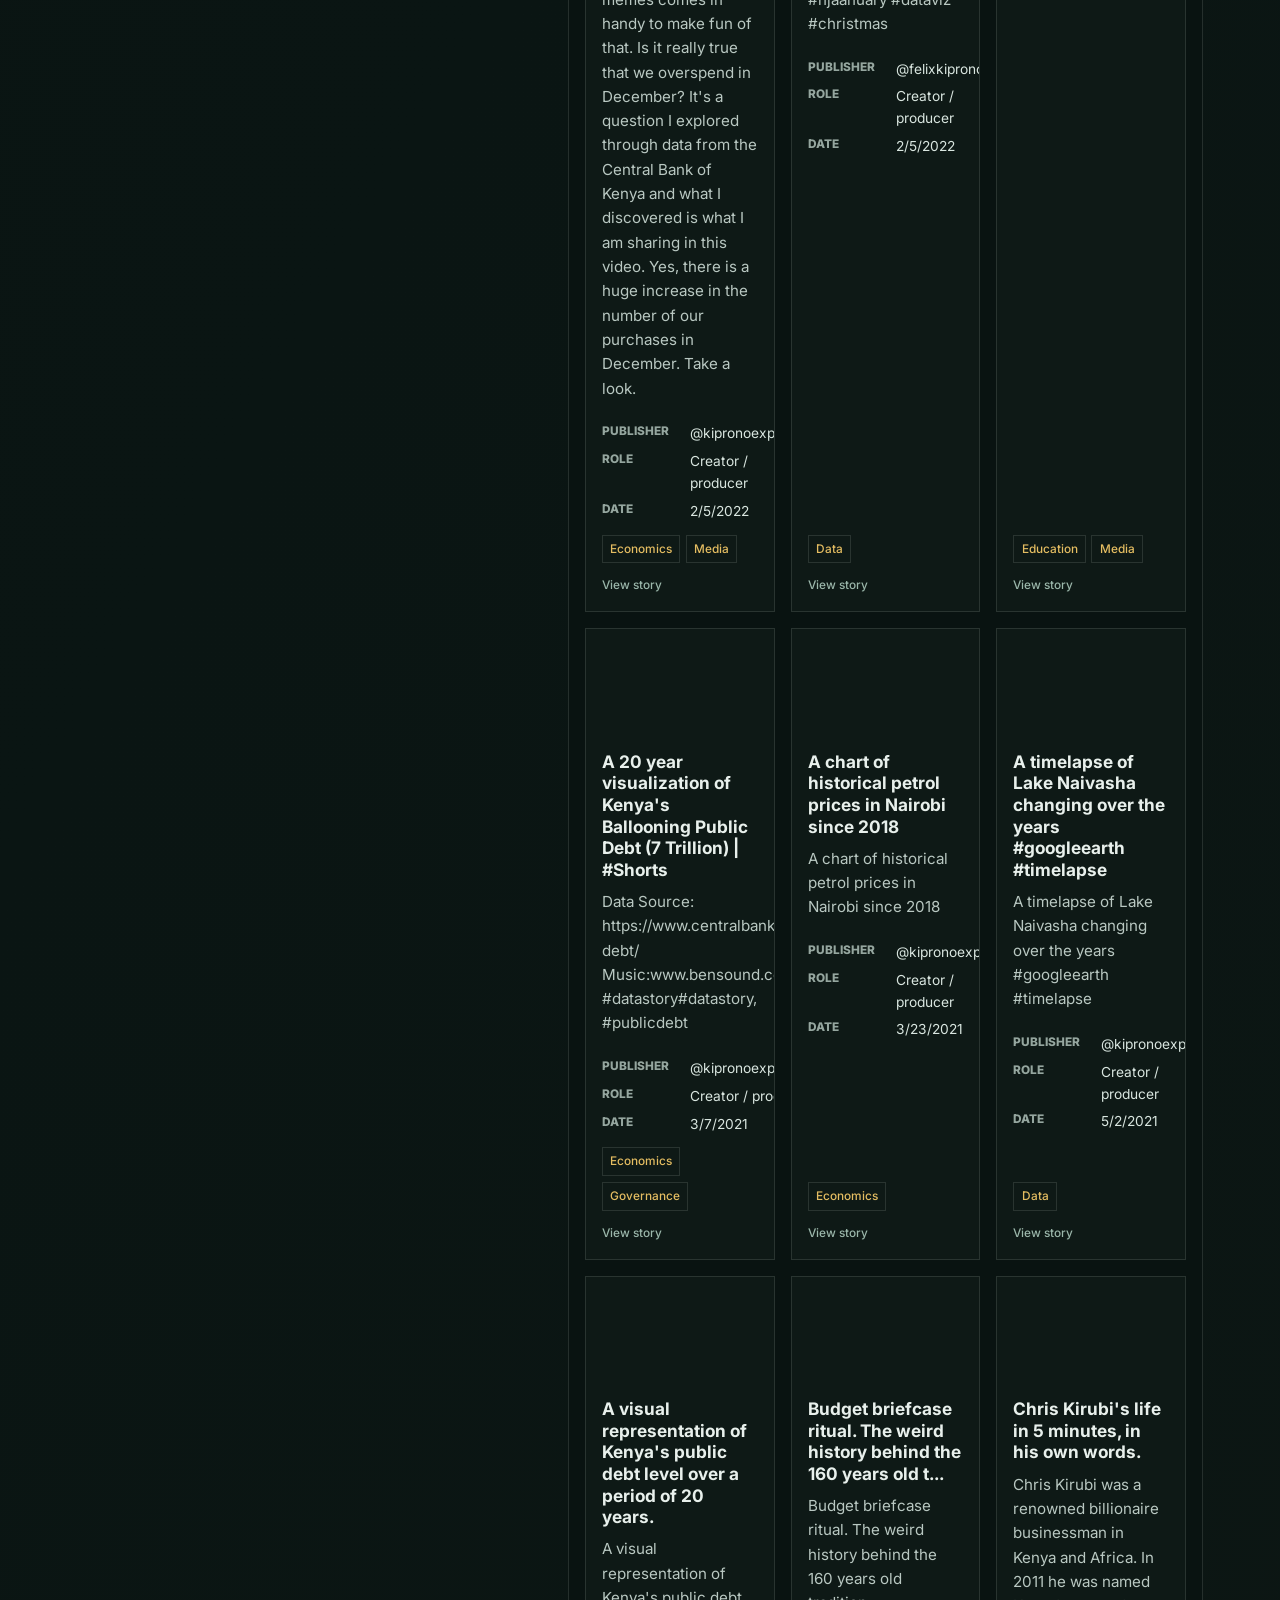
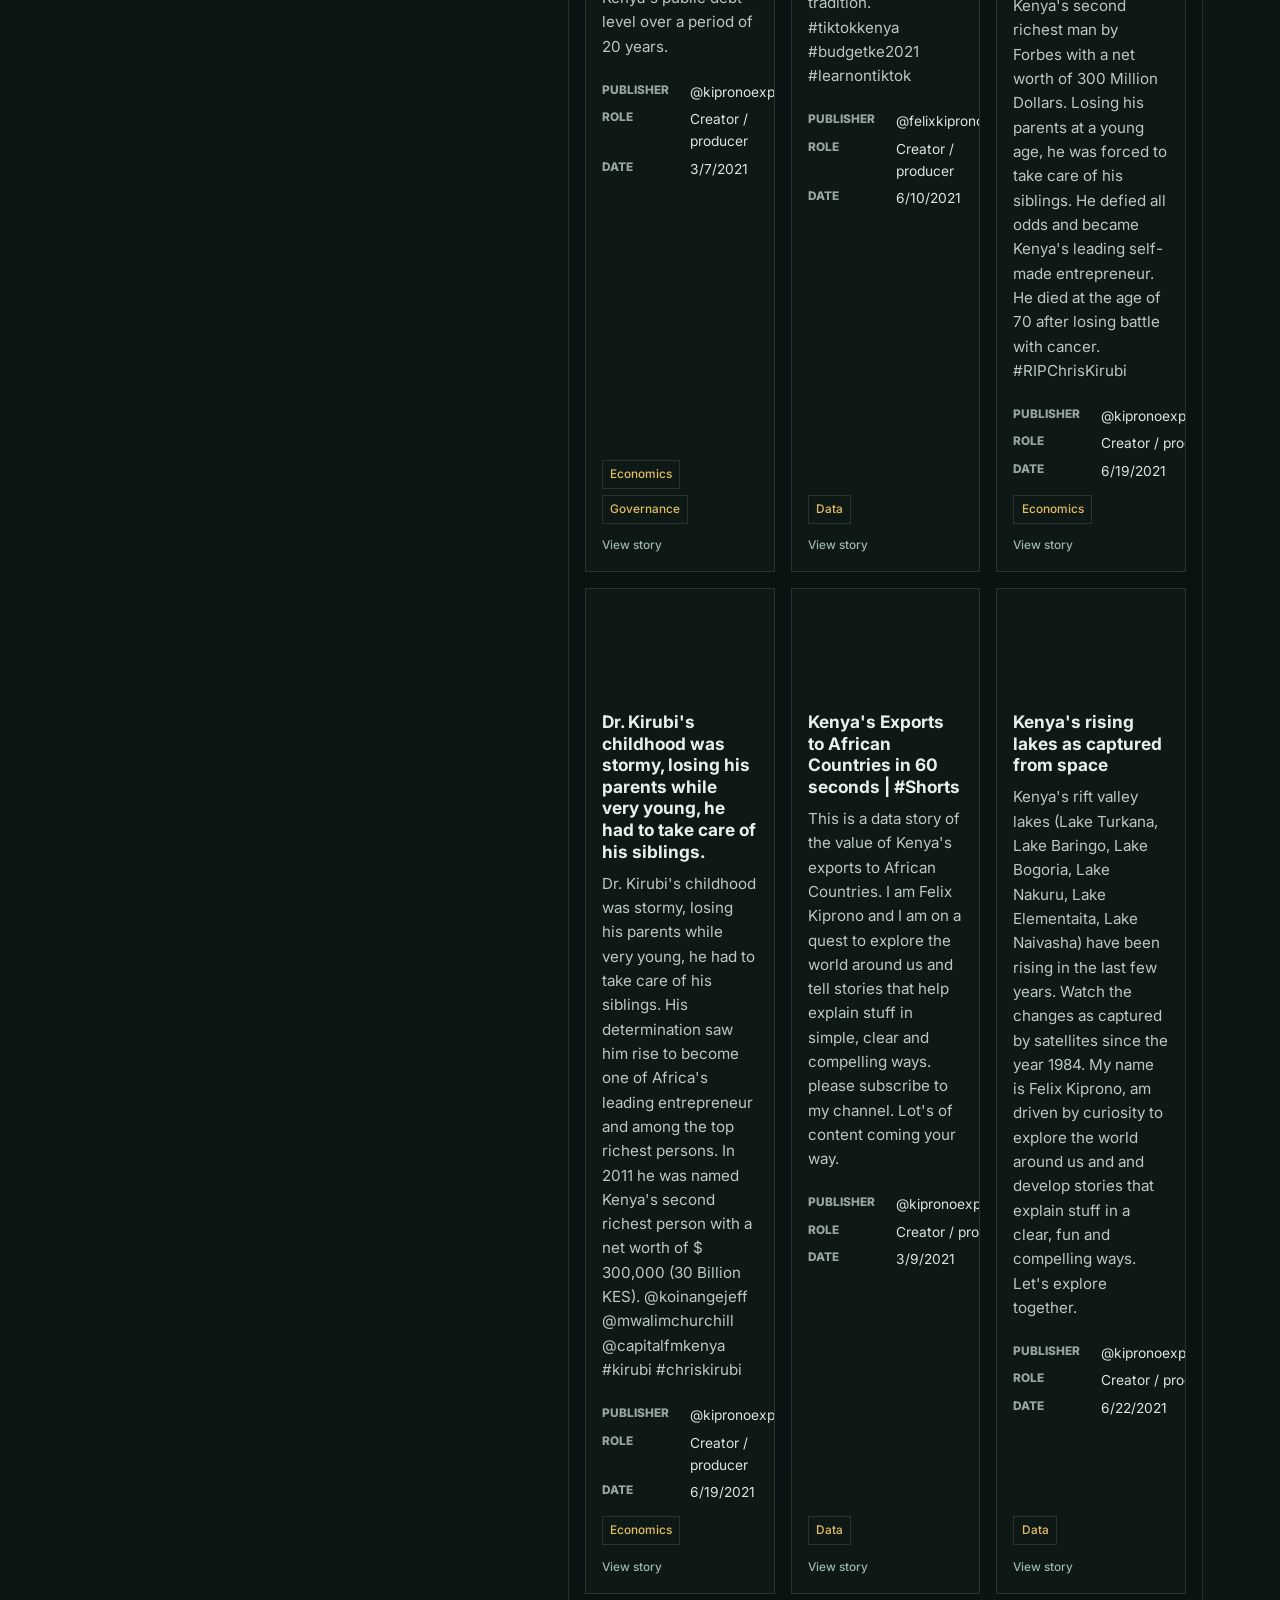
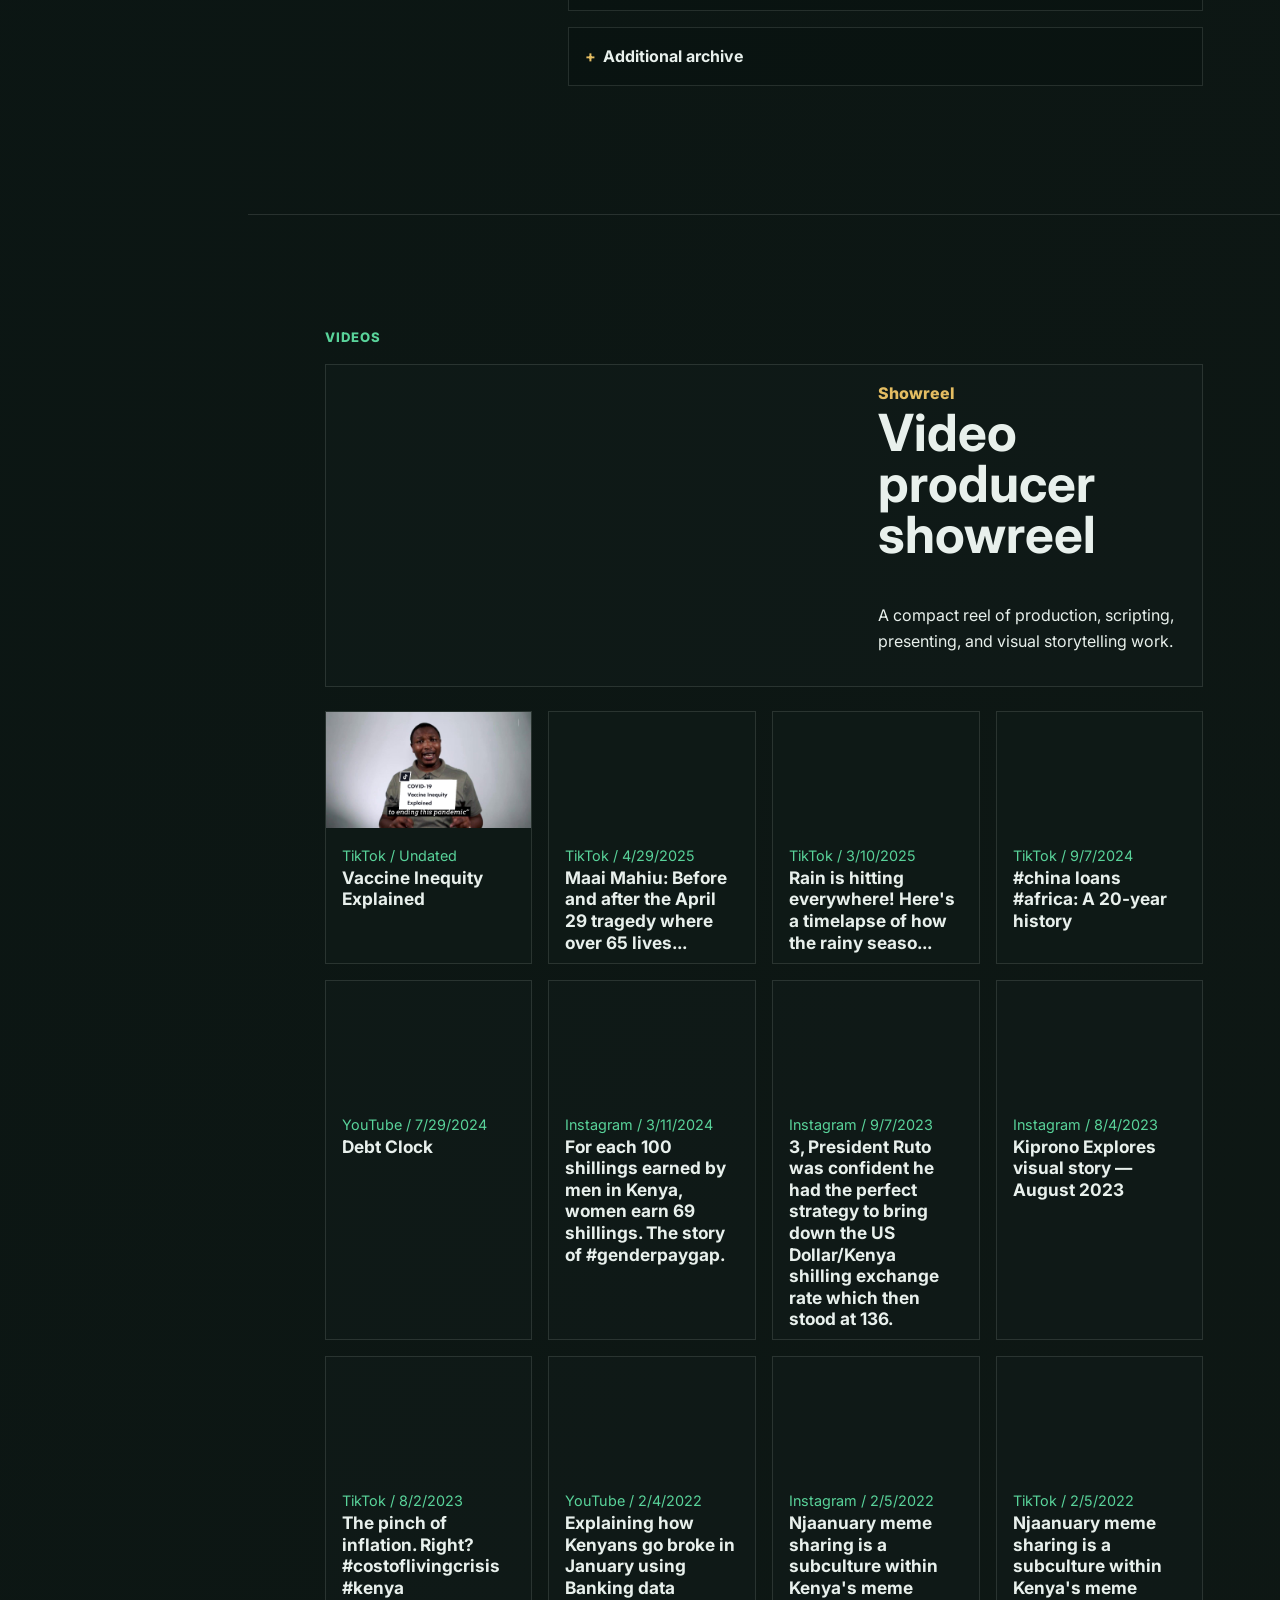
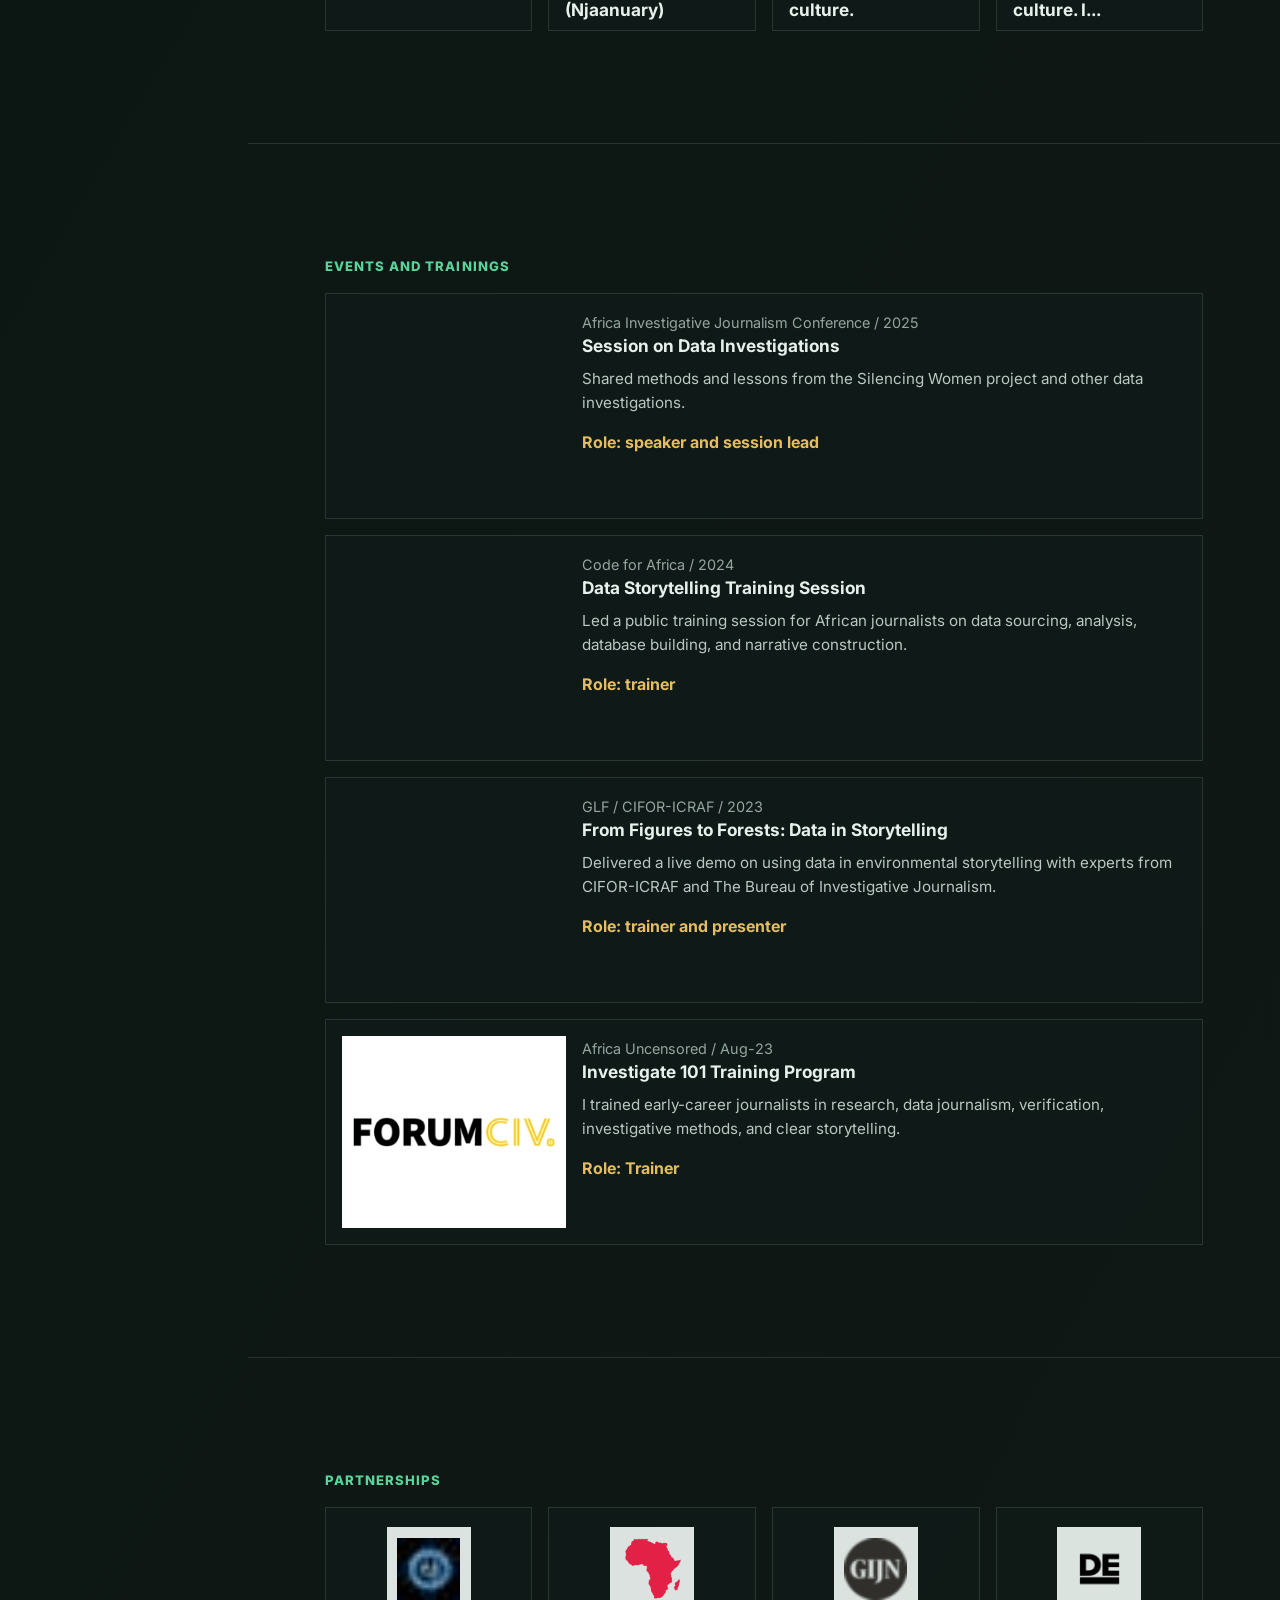
==== commit 2c6eb78b: "Add tools hub and GSheets Supercharge pages" ====
--- a/index.html
+++ b/index.html
@@ -56,6 +56,10 @@
           <a class="nav-child" href="#skills">Skills</a>
           <a class="nav-child" href="#education">Education</a>
           <a class="nav-child" href="#contact">Contact</a>
+        </details>
+        <details open>
+          <summary>Get help with data</summary>
+          <a class="nav-child" href="/tools/">Tools</a>
         </details>
       </nav>
     </aside>
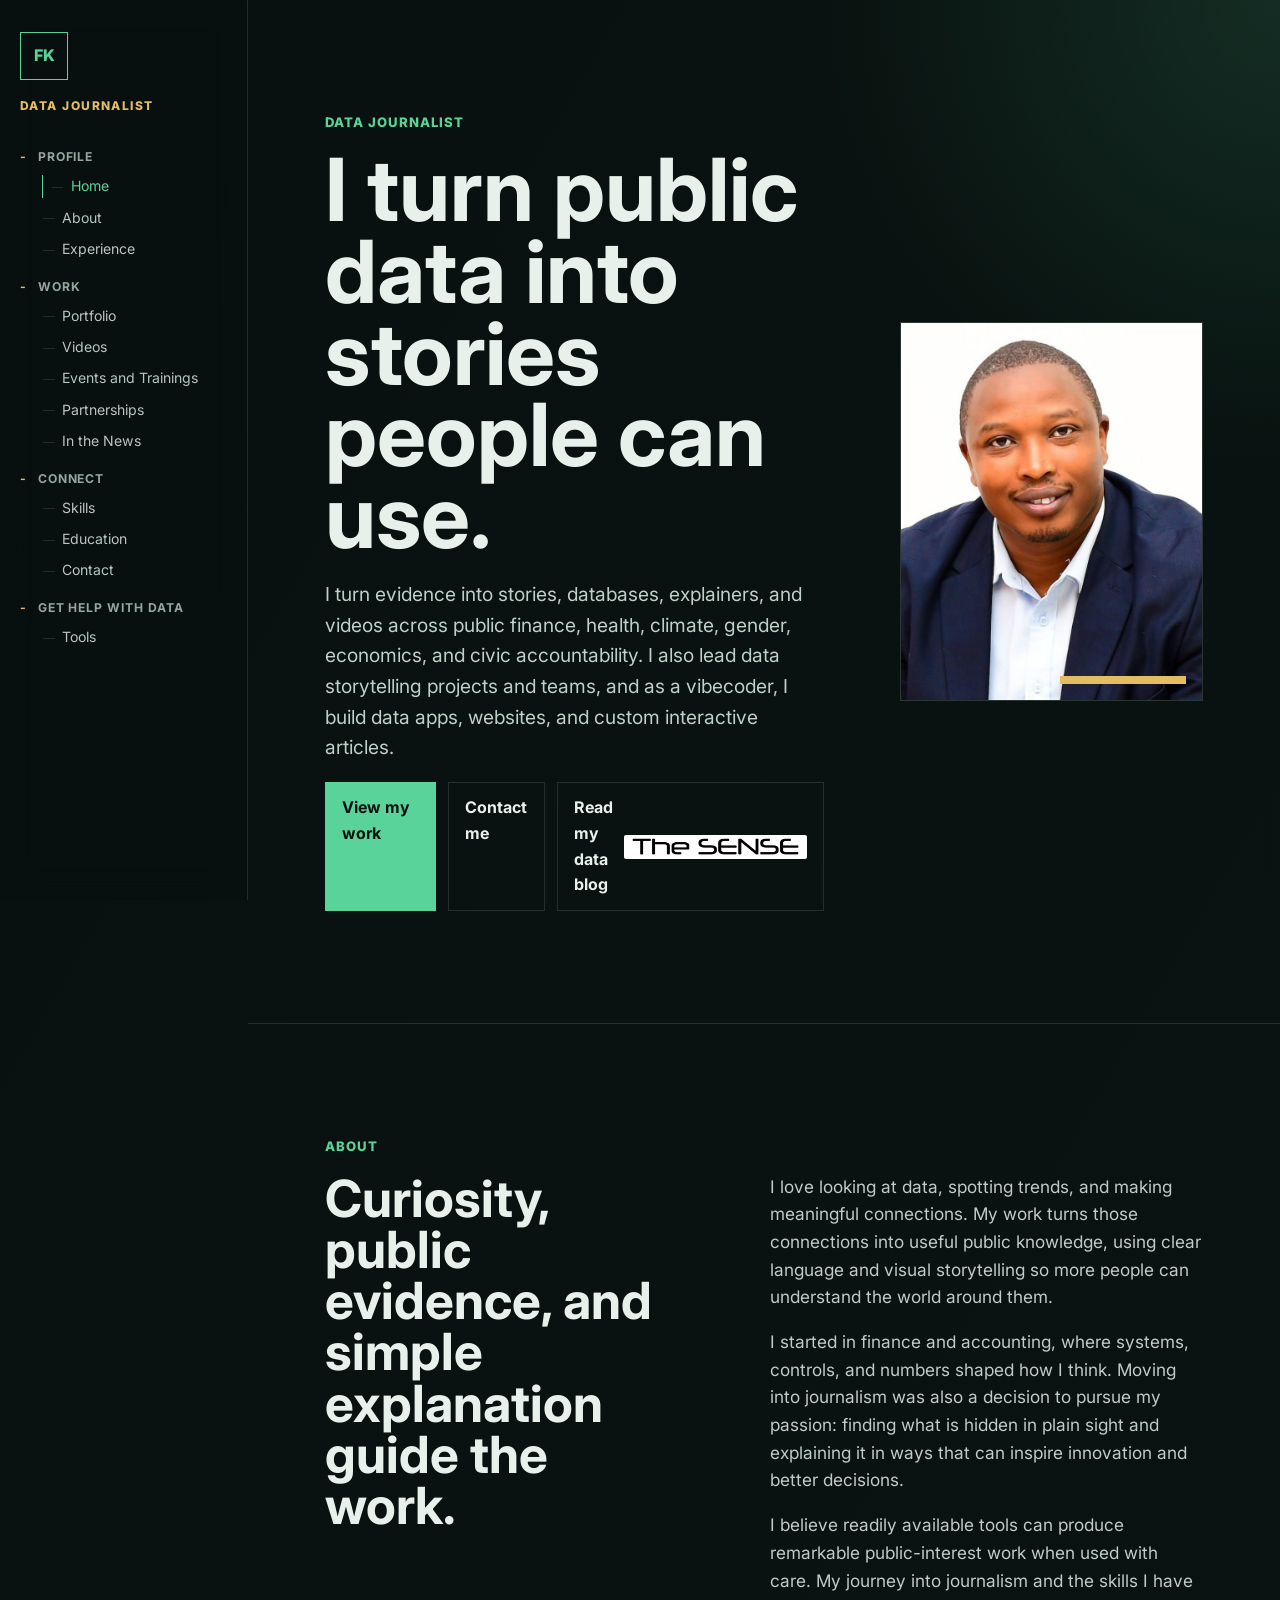
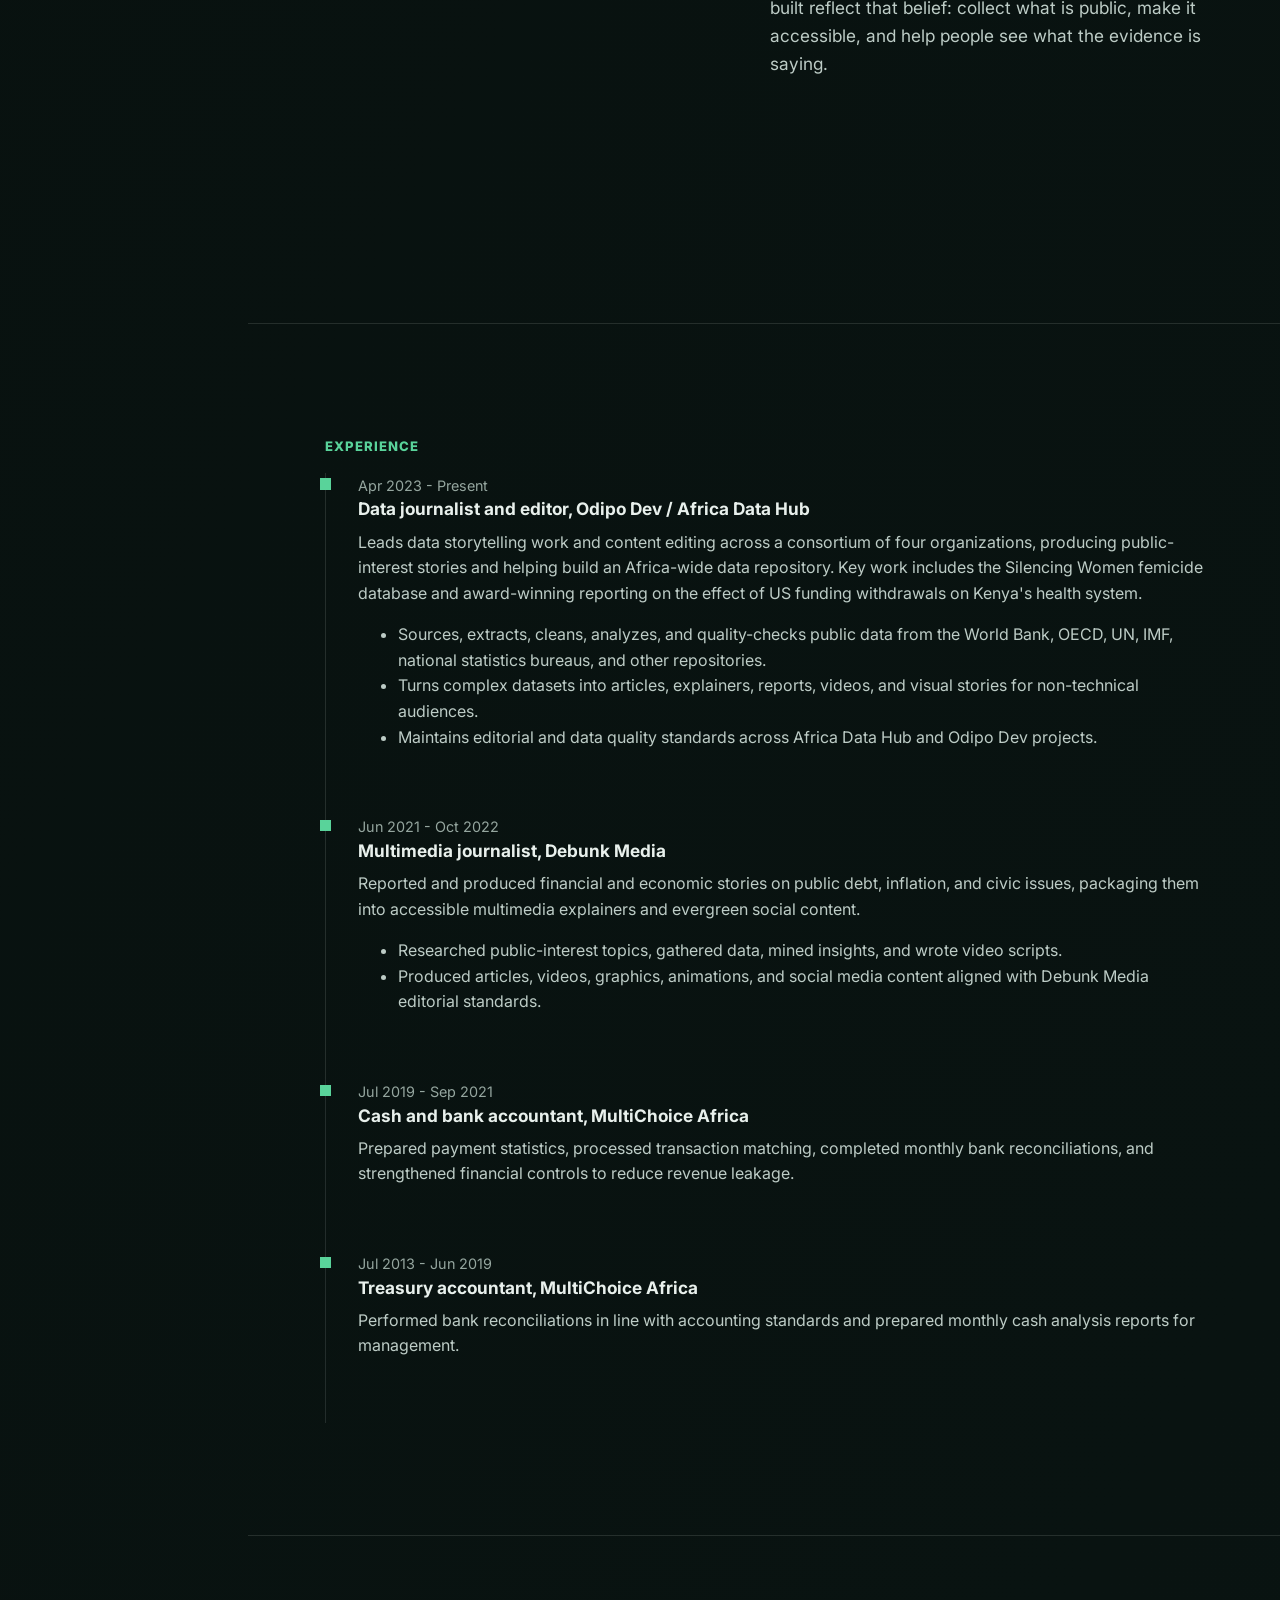
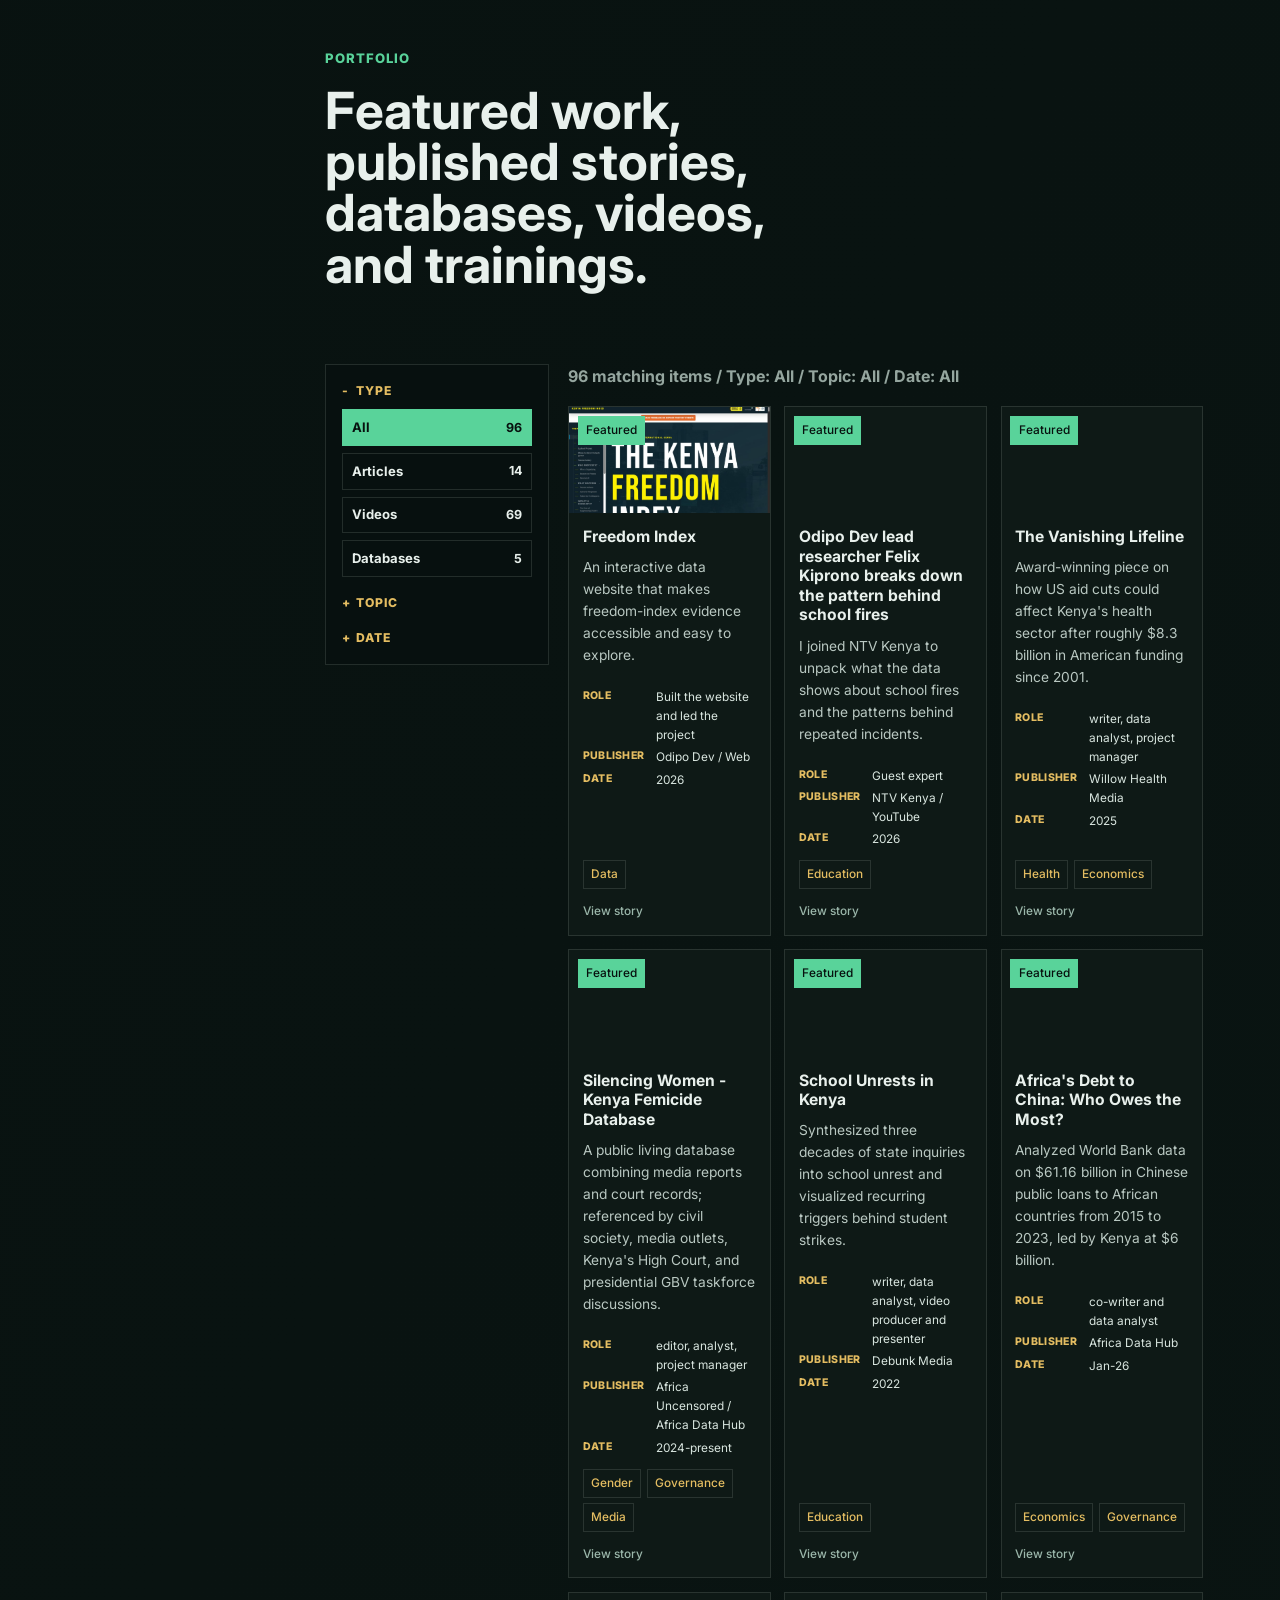
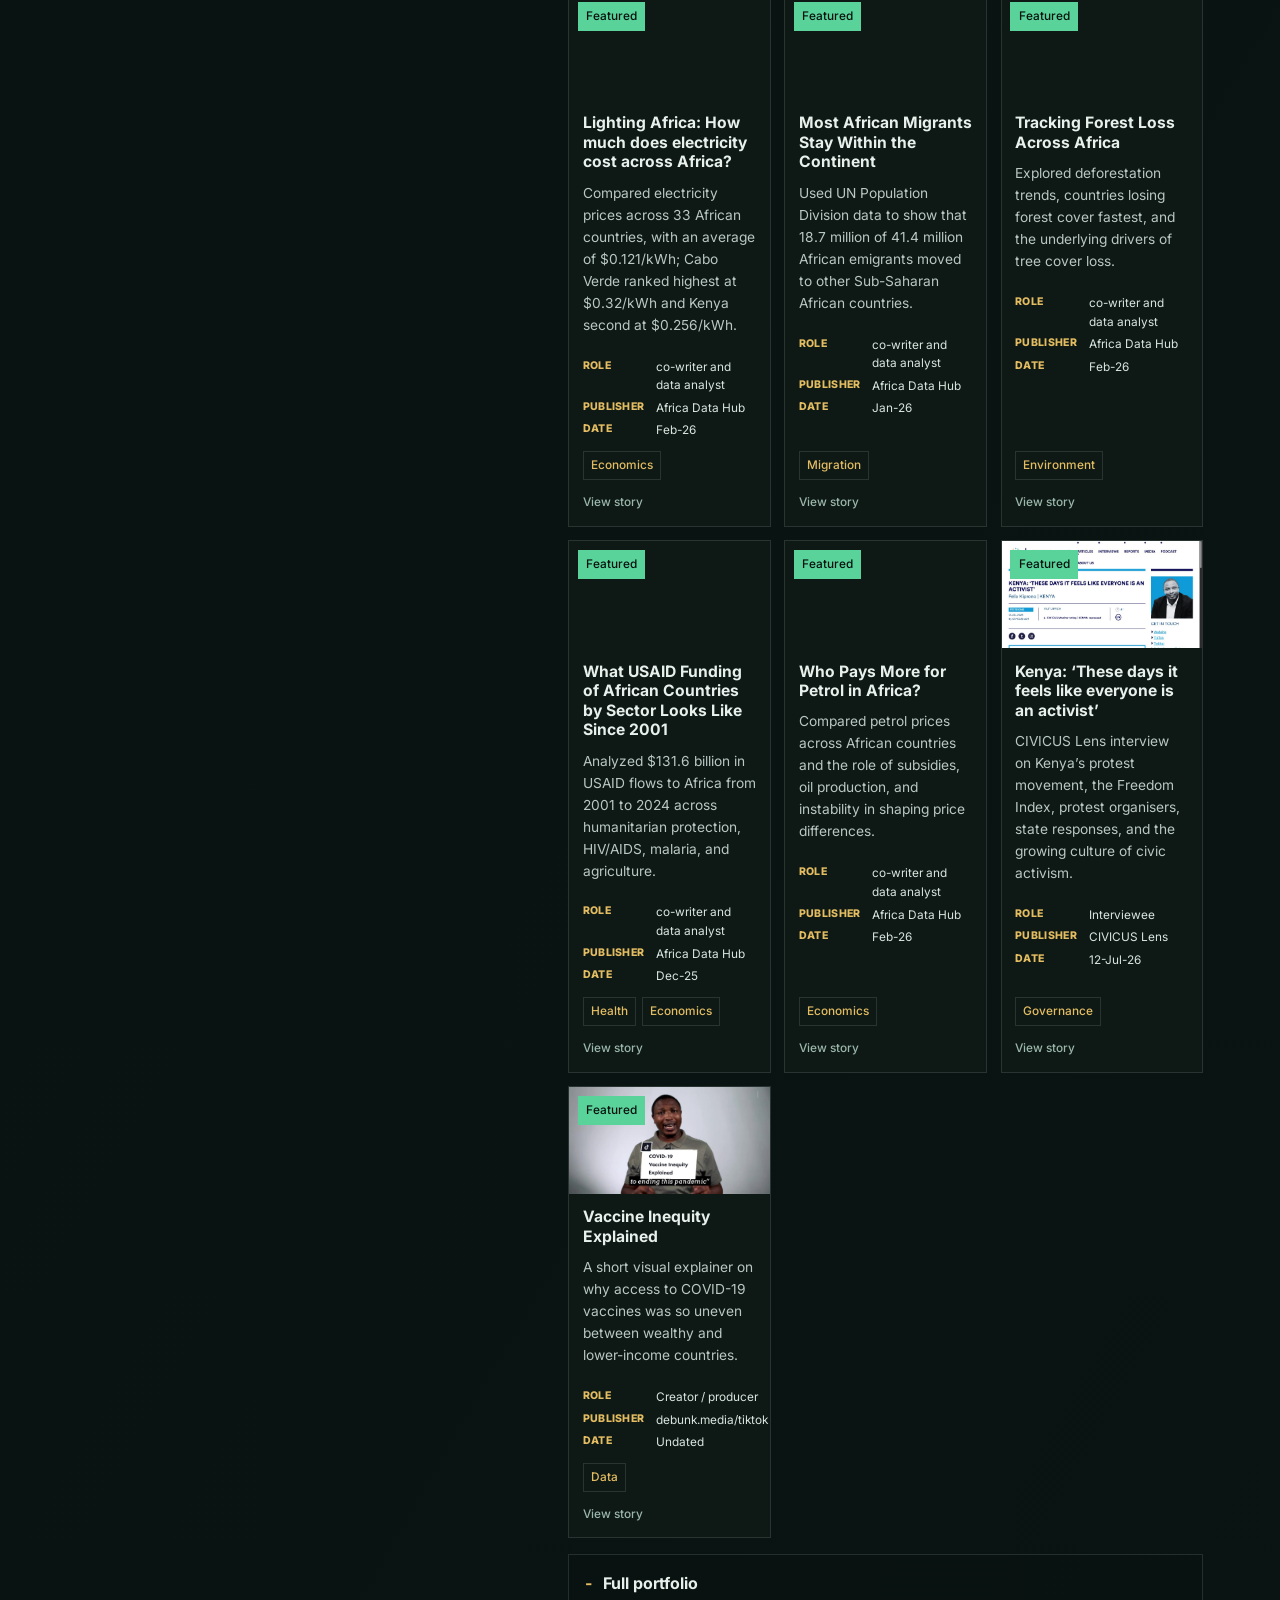
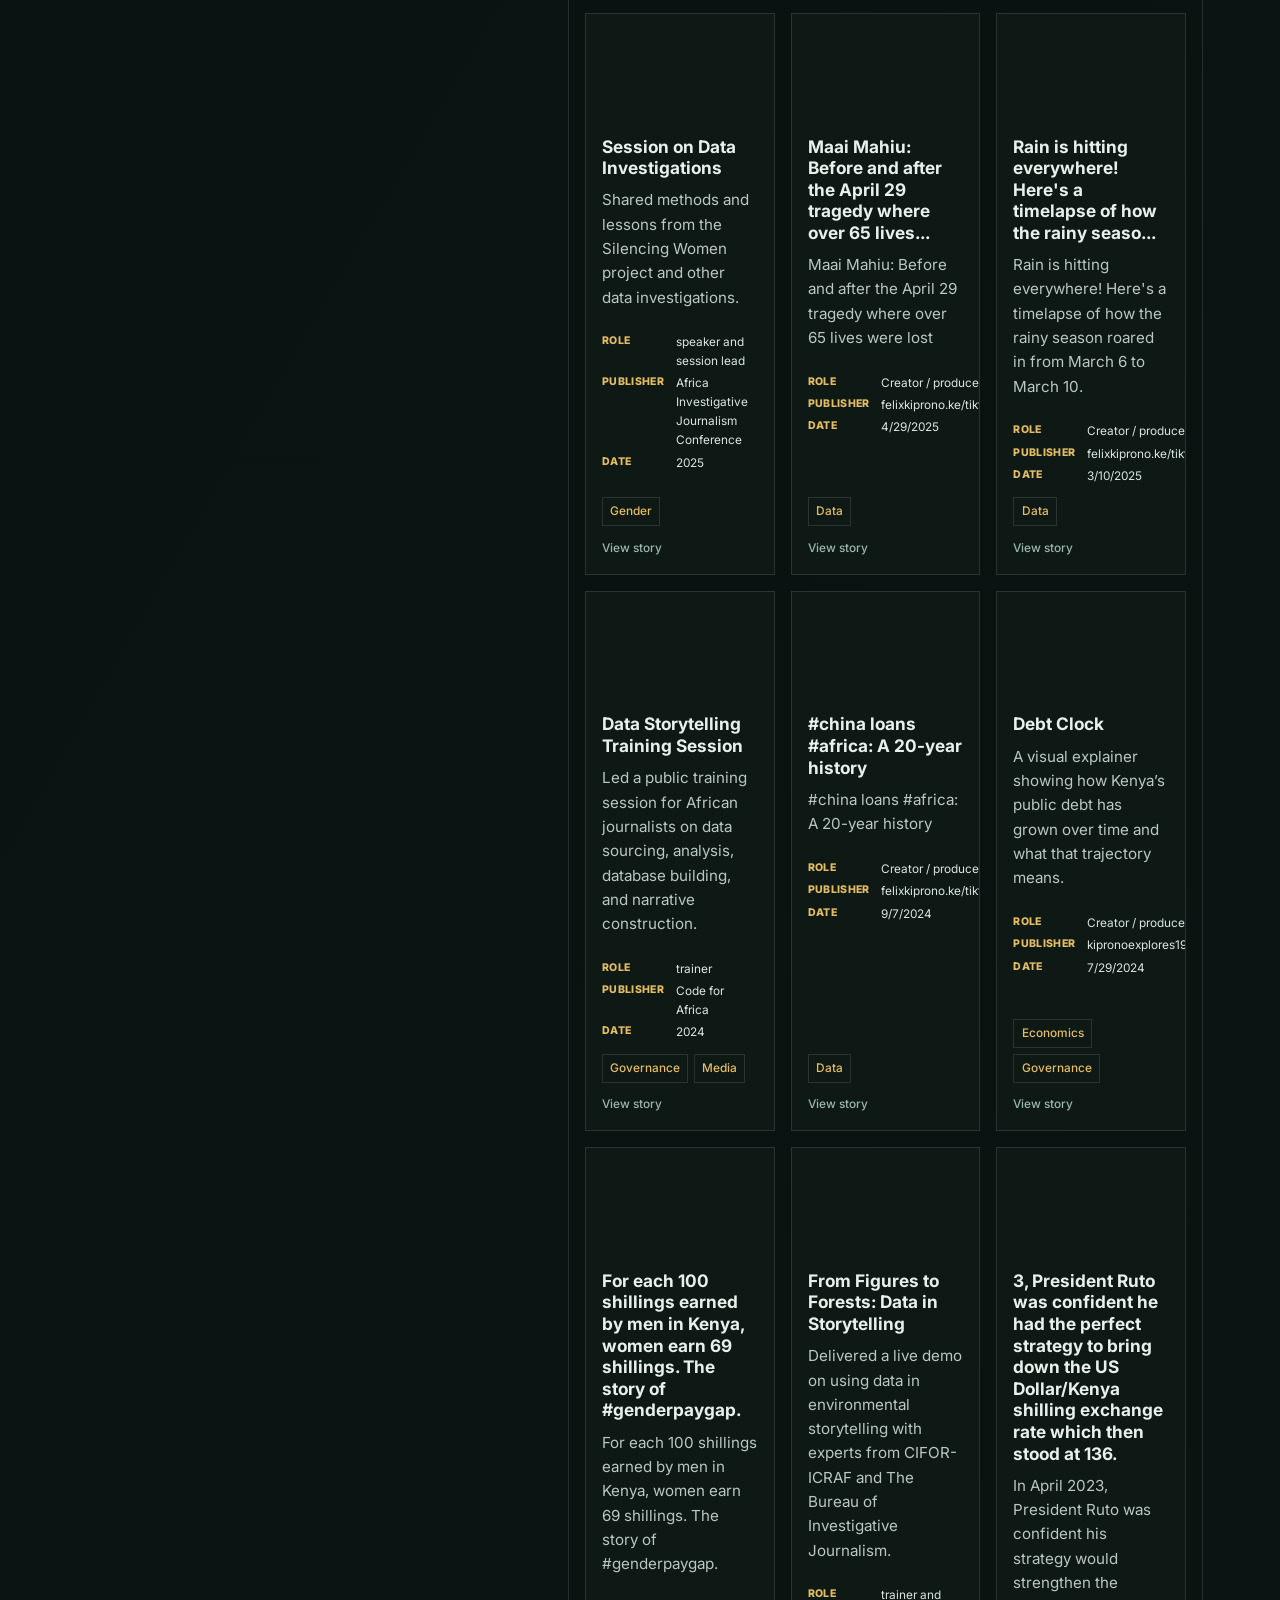
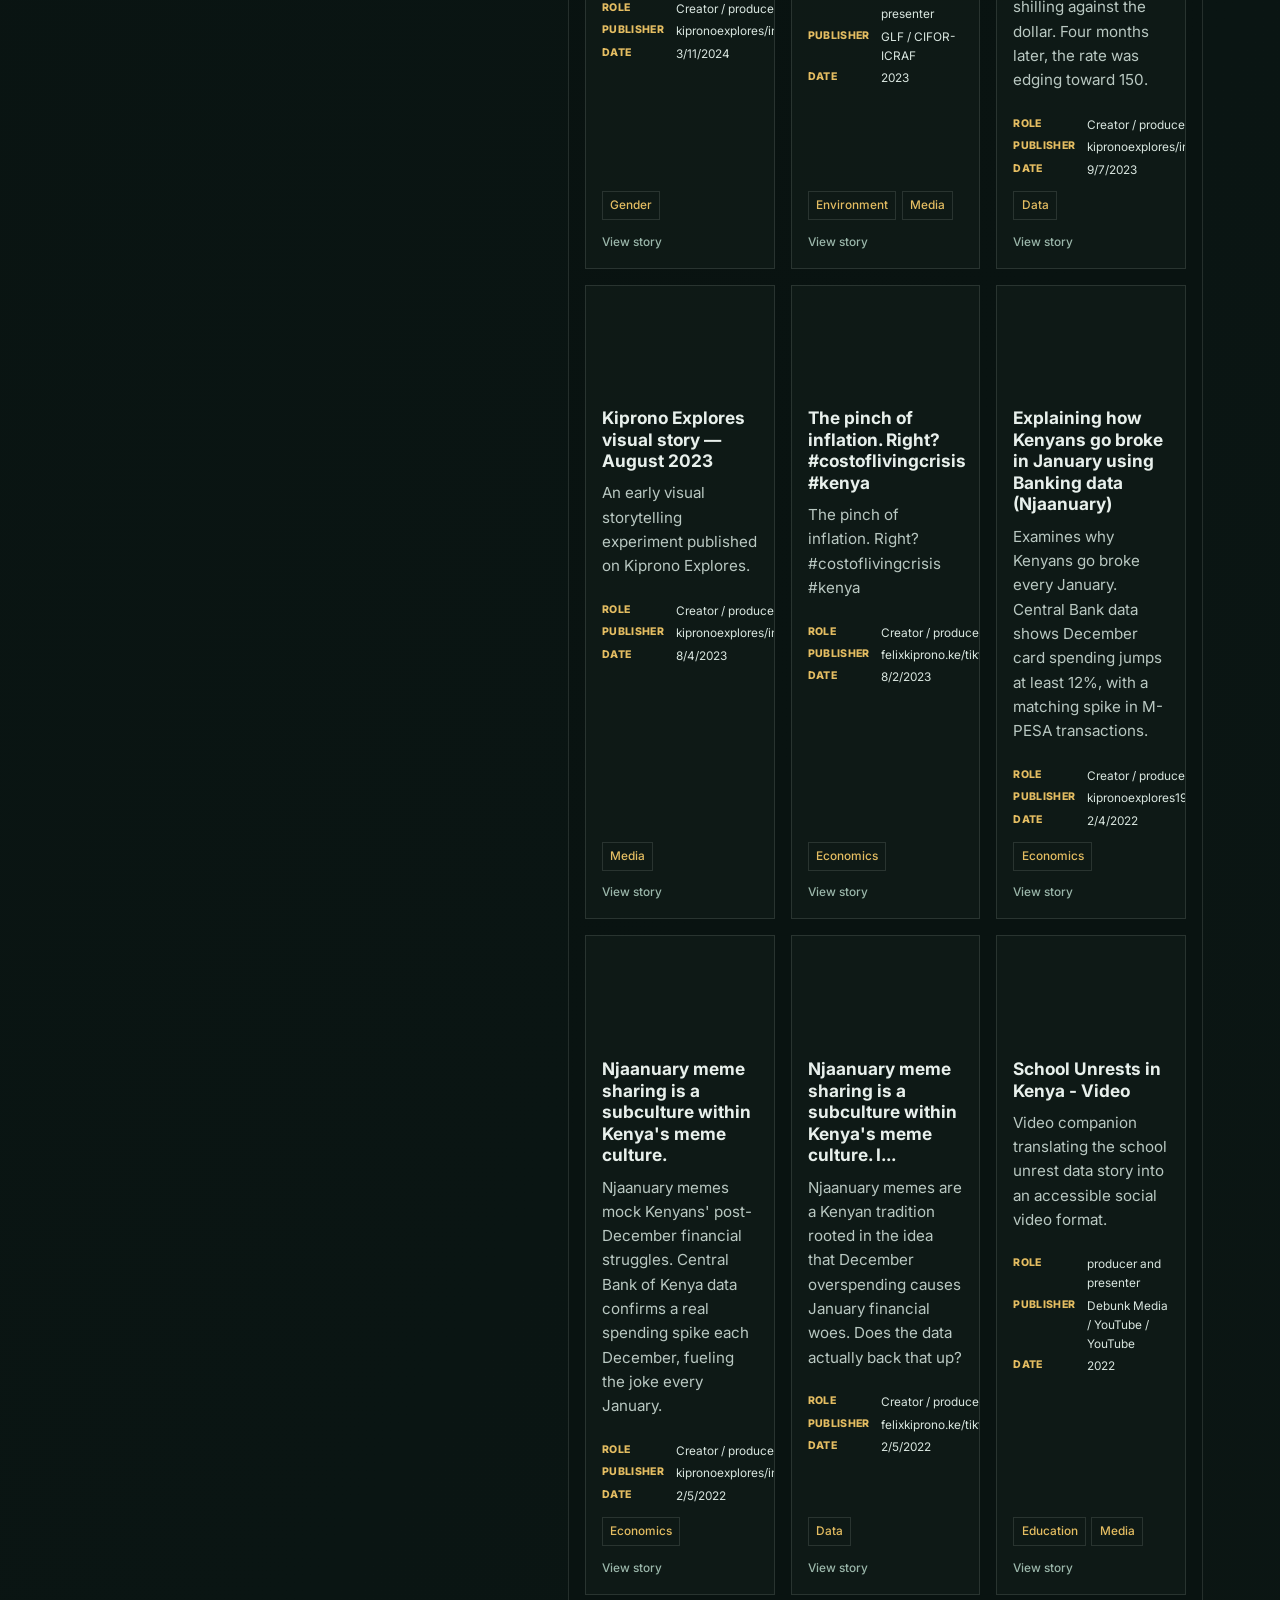
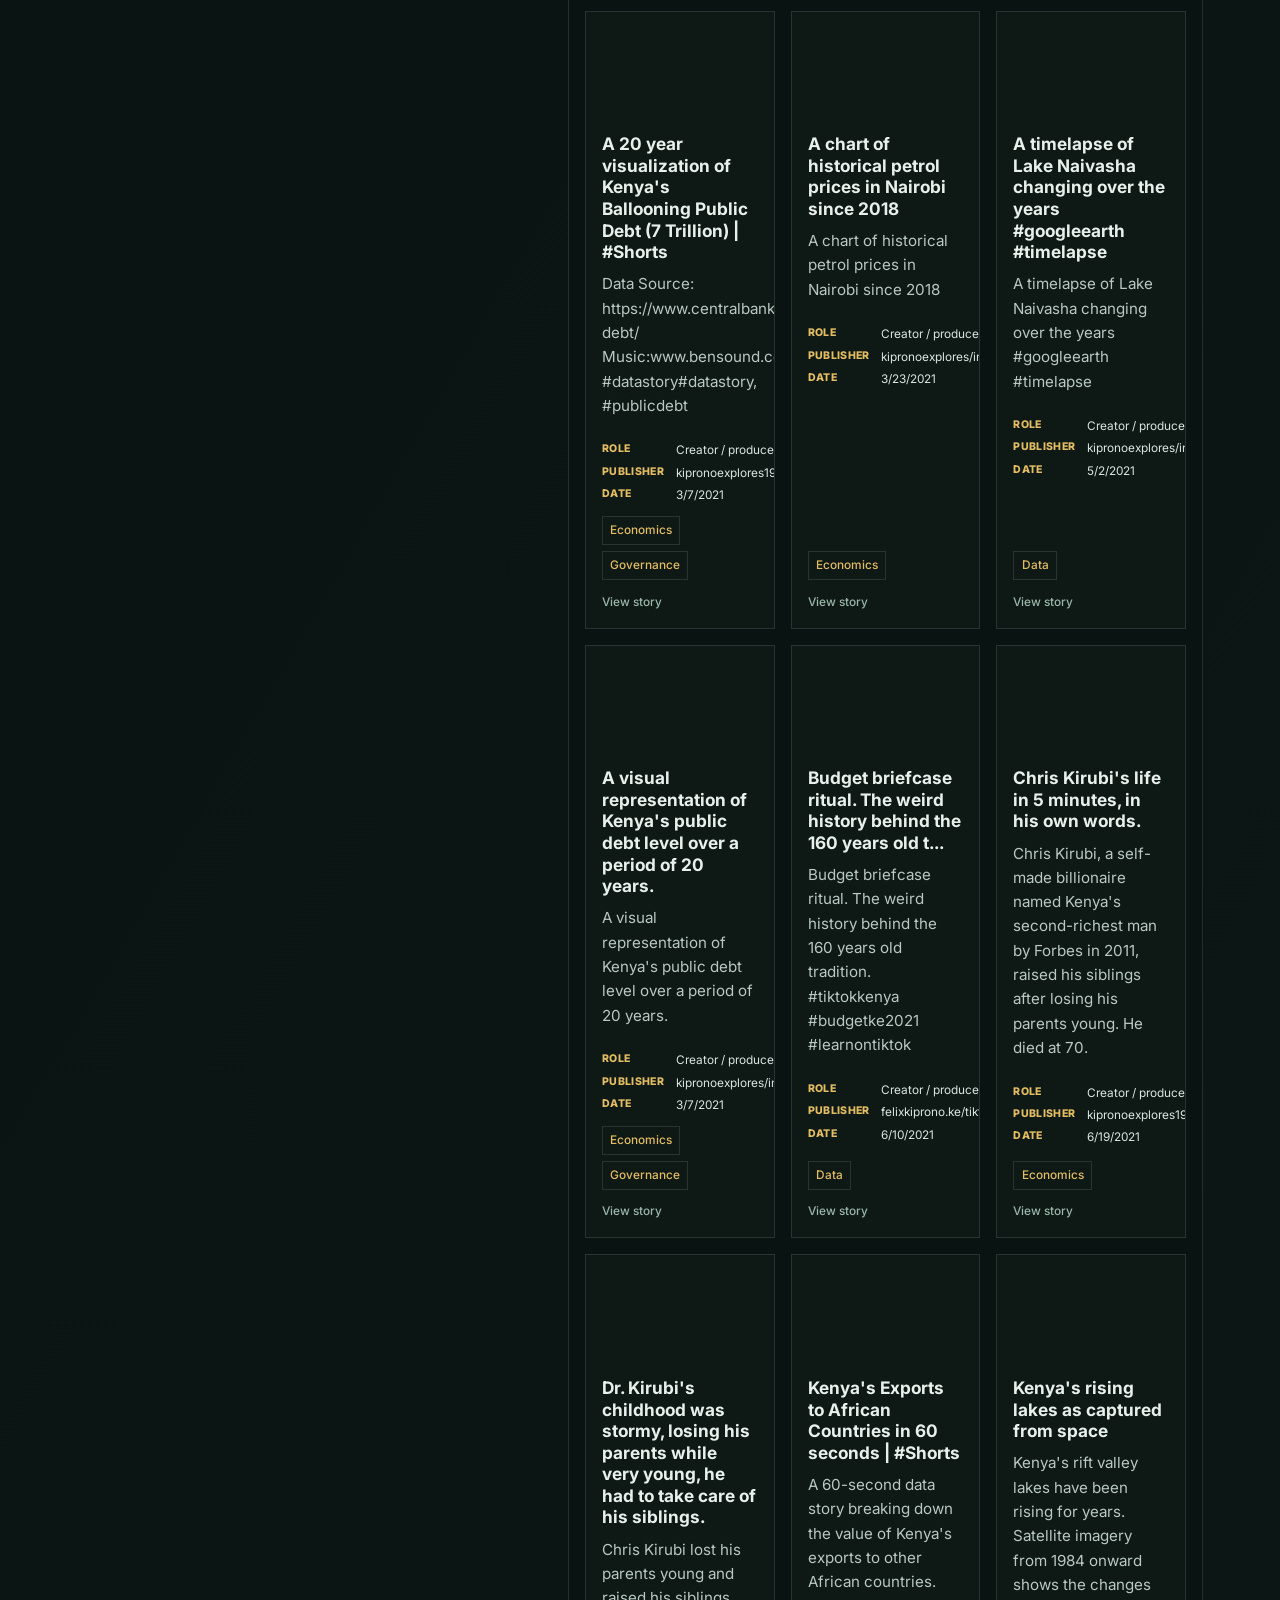
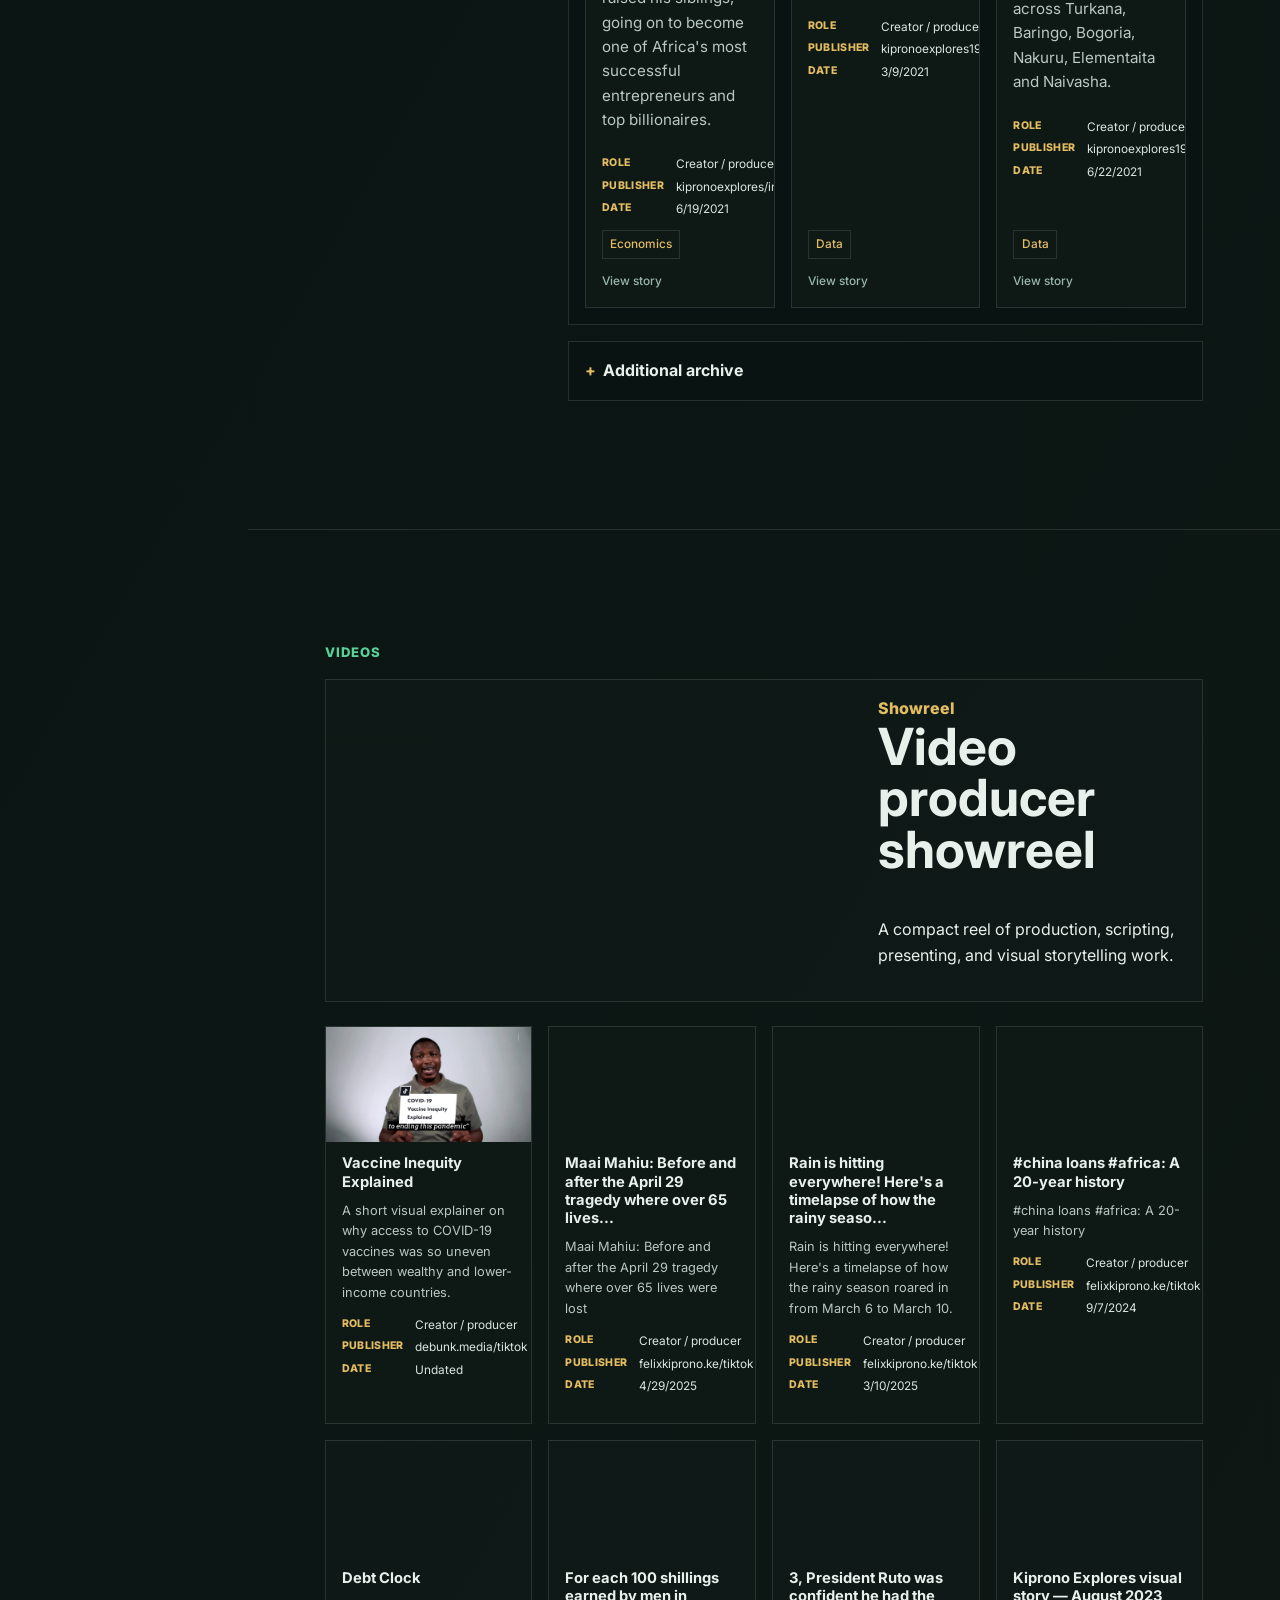
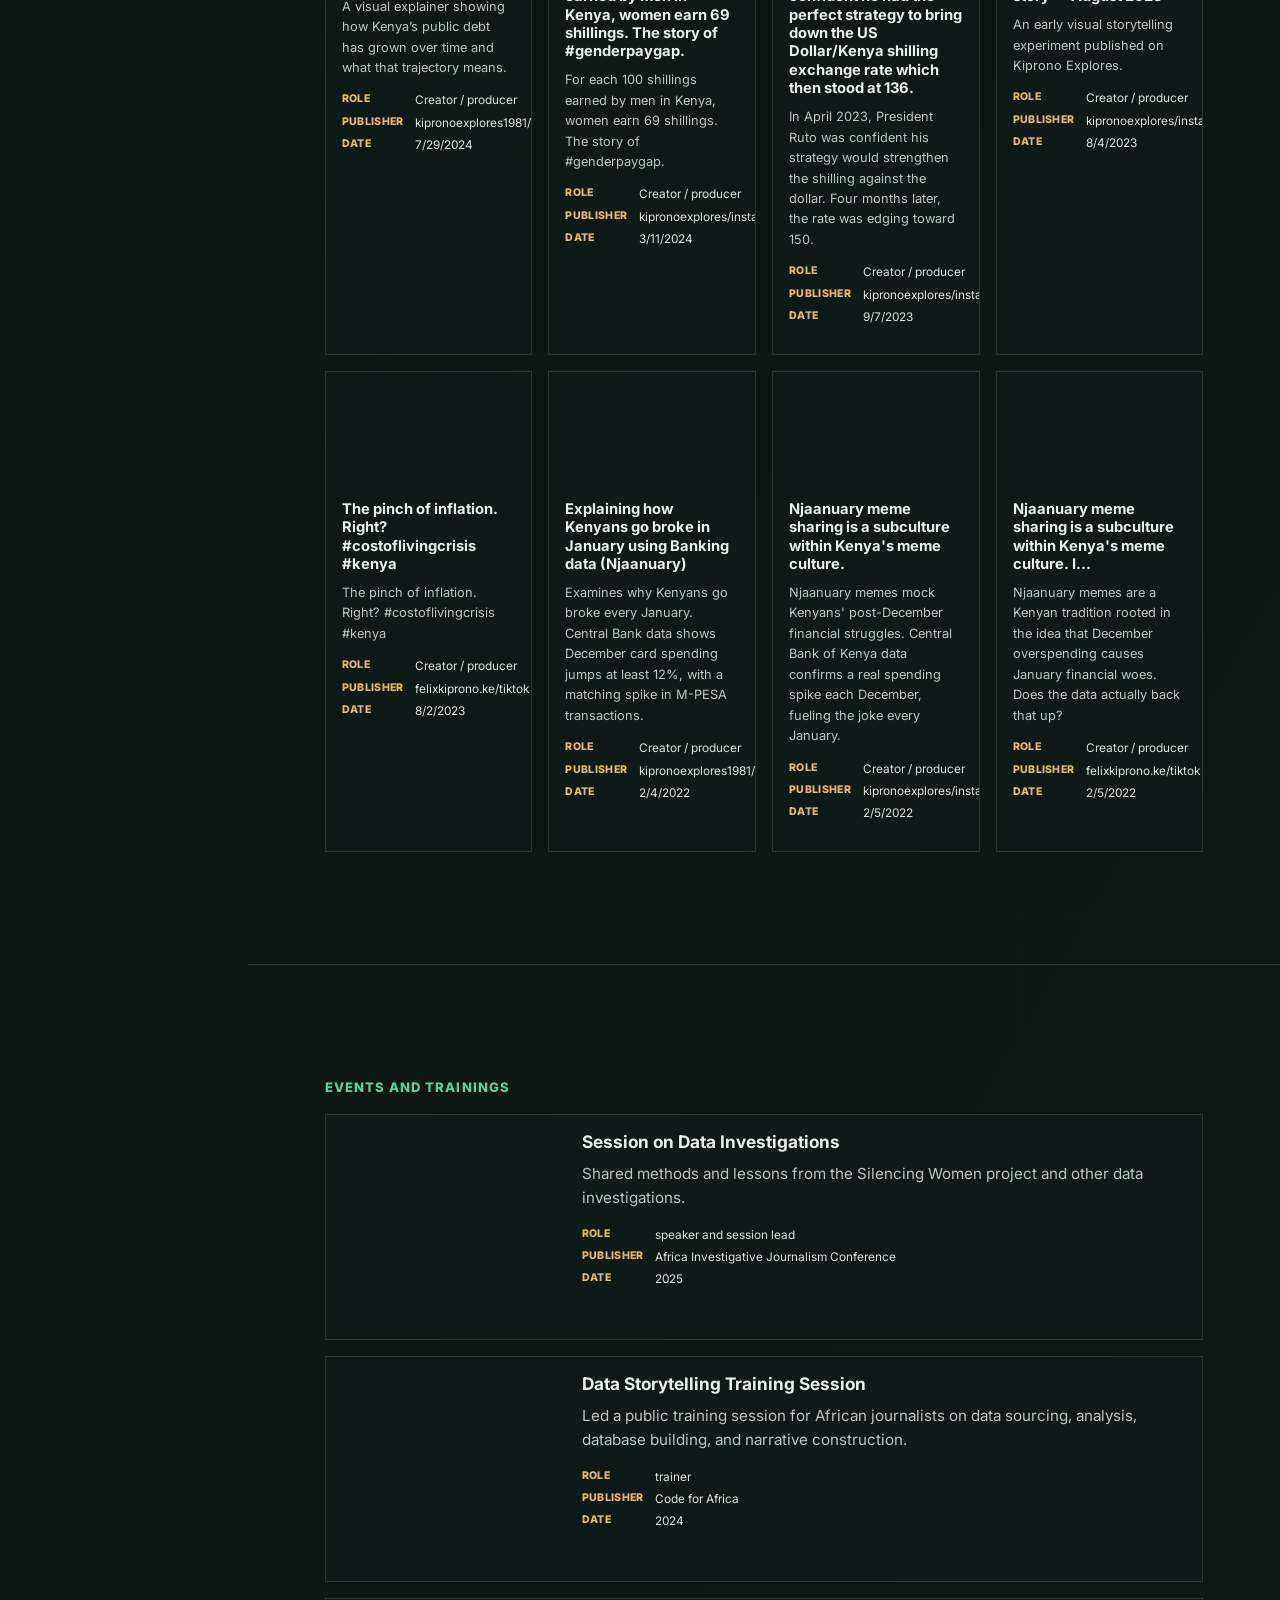
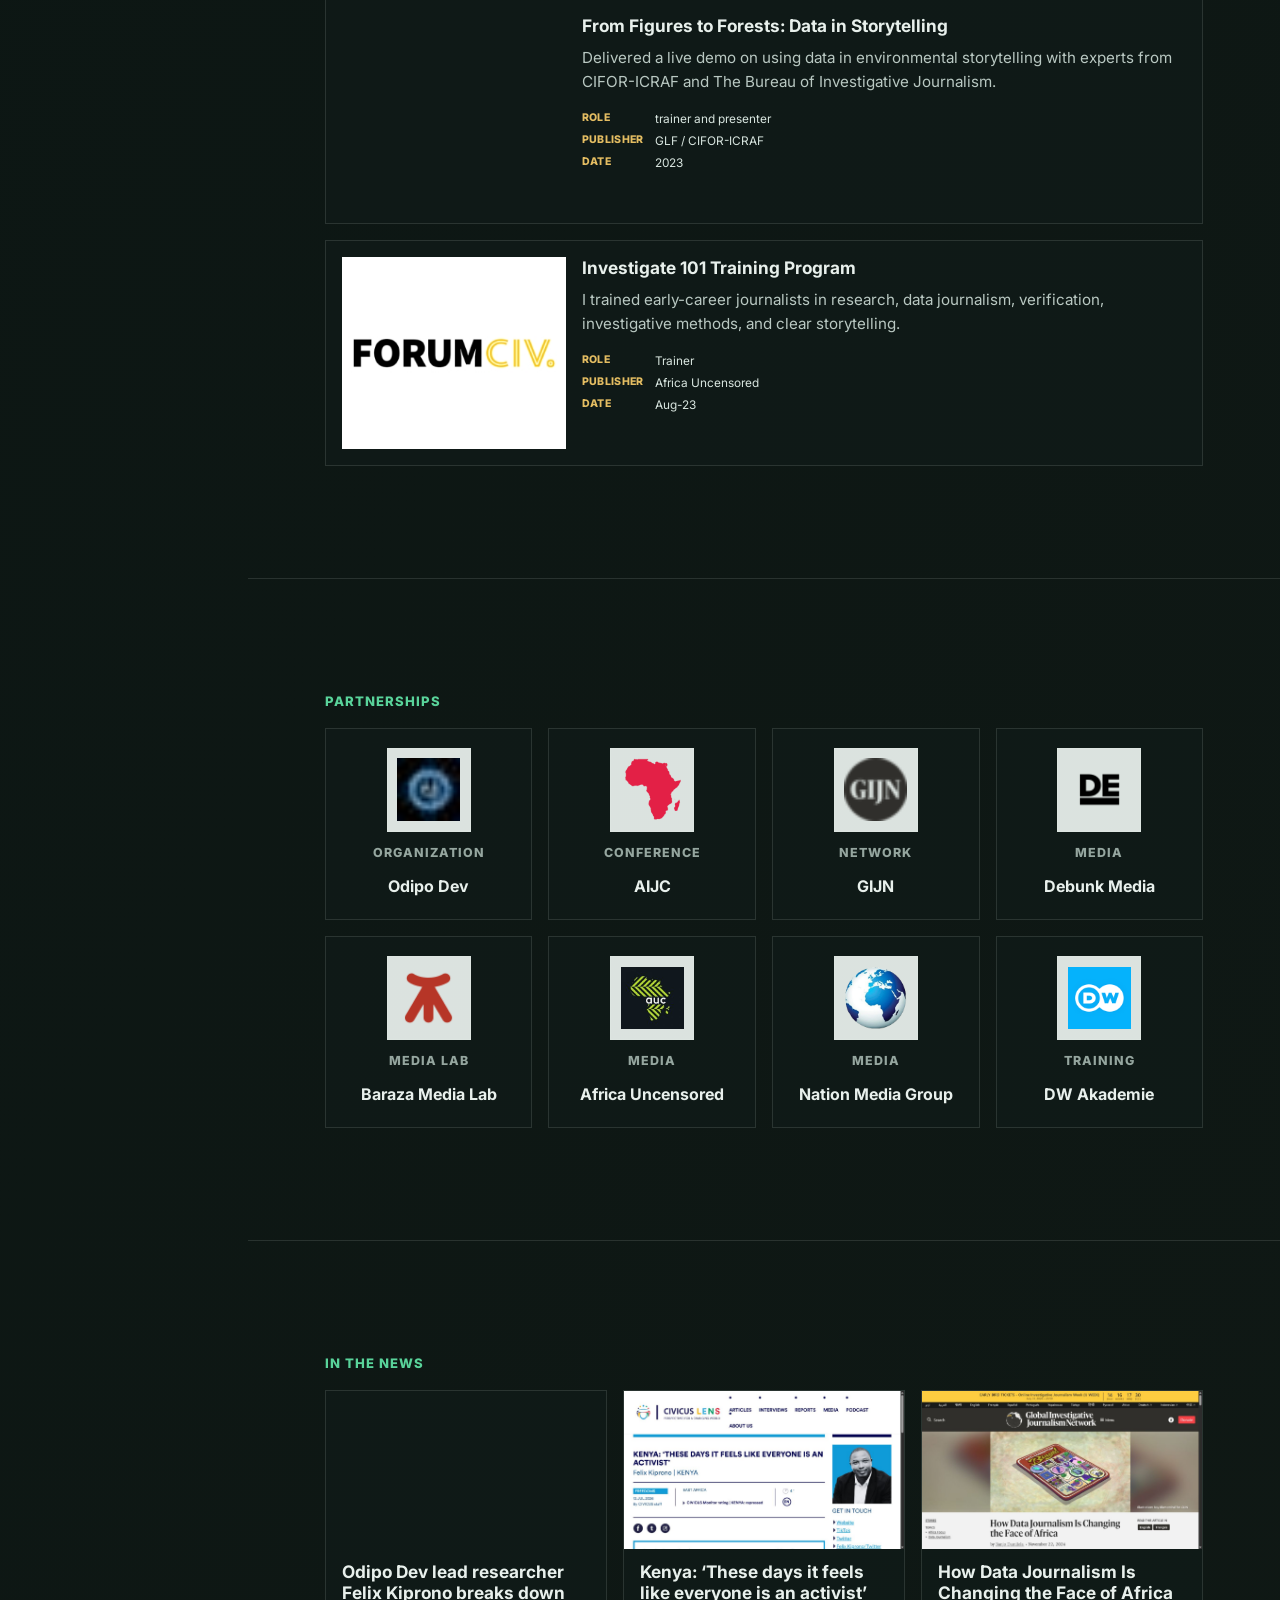
==== commit 8157d314: "Add SuperCharge guide and update product pages" ====
--- a/index.html
+++ b/index.html
@@ -16,6 +16,9 @@
       gtag('config', 'G-5K9MYS7SBX');
     </script>
     <title>Felix Kiprono | Data Journalist</title>
+    <link rel="icon" href="favicon.ico" sizes="any" />
+    <link rel="icon" type="image/png" sizes="32x32" href="assets/favicon-32x32.png" />
+    <link rel="apple-touch-icon" sizes="180x180" href="assets/apple-touch-icon.png" />
     <link rel="preconnect" href="https://fonts.googleapis.com" />
     <link rel="preconnect" href="https://fonts.gstatic.com" crossorigin />
     <link
@@ -74,7 +77,7 @@
             <a class="button primary" href="#portfolio">View my work</a>
             <a class="button" href="#contact">Contact me</a>
             <a class="button blog-button" href="http://stories.felixkiprono.com/" target="_blank" rel="noreferrer">
-              <span>Read my blog</span>
+              <span>Read my data blog</span>
               <img src="assets/sense-logo.png" alt="The Sense" />
             </a>
           </div>
--- a/styles.css
+++ b/styles.css
@@ -211,6 +211,11 @@
   gap: 0.75rem;
 }
 
+.hero-actions {
+  flex-wrap: nowrap;
+  align-items: stretch;
+}
+
 .button,
 .socials a,
 .filter {
@@ -245,13 +250,14 @@
   height: 1.5rem;
   width: auto;
   max-width: 100%;
+  object-fit: contain;
   padding: 0.2rem 0.5rem;
   background: #fff;
   border-radius: 2px;
 }
 
 .blog-button:hover img {
-  filter: brightness(0.15);
+  filter: none;
 }
 
 .portrait {
@@ -341,10 +347,7 @@
 }
 
 .panel span,
-.timeline span,
-.card-meta,
-.event-card span,
-.video-mini span {
+.timeline span {
   color: var(--muted);
   font-size: 0.9rem;
 }
@@ -525,10 +528,6 @@
   font-size: 0.86rem;
 }
 
-.portfolio-card.featured dl {
-  display: none;
-}
-
 .portfolio-card.featured .story {
   display: none;
 }
@@ -554,7 +553,7 @@
   -webkit-line-clamp: 2;
 }
 
-.compact-card dl,
+.compact-card .meta-fields,
 .compact-card .topic-tags,
 .compact-card .story {
   display: none;
@@ -569,34 +568,36 @@
 
 .portfolio-card p,
 .news-card p,
-.event-card p {
+.event-card p,
+.video-mini p {
   color: #b9c8c2;
   font-size: 0.95rem;
 }
 
-.portfolio-card dl {
-  display: grid;
-  gap: 0.35rem;
-  margin: 0.4rem 0 0.8rem;
-}
-
-.portfolio-card dl div {
-  display: grid;
-  grid-template-columns: 5rem 1fr;
-  gap: 0.5rem;
-}
-
-.portfolio-card dt {
-  color: var(--muted);
-  font-size: 0.74rem;
+.meta-fields {
+  display: grid;
+  gap: 0.22rem;
+  margin: 0.5rem 0 0.7rem;
+}
+
+.meta-fields div {
+  display: grid;
+  grid-template-columns: 4.2rem 1fr;
+  gap: 0.4rem;
+}
+
+.meta-fields dt {
+  color: var(--accent-2);
+  font-size: 0.66rem;
   font-weight: 800;
+  letter-spacing: 0.03em;
   text-transform: uppercase;
 }
 
-.portfolio-card dd {
+.meta-fields dd {
   margin: 0;
   color: #d9e6e0;
-  font-size: 0.86rem;
+  font-size: 0.74rem;
 }
 
 .topic-tags {
@@ -701,32 +702,24 @@
   overflow: hidden;
 }
 
-.video-mini span,
-.video-mini h3 {
-  display: block;
-  padding-inline: 1rem;
-}
-
-.video-mini span {
-  padding-top: 1rem;
-  color: var(--accent);
+.video-mini-body {
+  padding: 0.75rem 1rem 1rem;
+}
+
+.video-mini-body h3 {
+  font-size: 0.92rem;
+}
+
+.video-mini-body p {
+  font-size: 0.8rem;
 }
 
 .news-card {
   overflow: hidden;
 }
 
-.news-card span,
-.news-card h3,
-.news-card p {
-  display: block;
-  padding-inline: 1rem;
-}
-
-.news-card span {
-  padding-top: 1rem;
-  color: var(--accent);
-  font-weight: 800;
+.news-card-body {
+  padding: 0.75rem 1rem 1rem;
 }
 
 .event-grid {
@@ -744,10 +737,6 @@
 .event-card img {
   height: 100%;
   min-height: 12rem;
-}
-
-.event-card strong {
-  color: var(--accent-2);
 }
 
 .partner-grid {
@@ -1036,12 +1025,26 @@
     left: 0.45rem;
   }
 
+  .hero-actions {
+    width: 100%;
+    gap: clamp(0.25rem, 1.8vw, 0.5rem);
+  }
+
+  .hero-actions .button {
+    min-width: 0;
+    min-height: 2.75rem;
+    padding-inline: clamp(0.3rem, 2vw, 0.65rem);
+    font-size: clamp(0.55rem, 2.65vw, 0.82rem);
+    white-space: nowrap;
+  }
+
   .blog-button {
-    flex: 1 1 100%;
-    justify-content: center;
+    flex: 0 1 auto;
+    gap: clamp(0.2rem, 1.2vw, 0.4rem);
   }
 
   .blog-button img {
-    height: 1.3rem;
-  }
-}
+    height: clamp(0.42rem, 2.25vw, 0.9rem);
+    padding: 0.12rem clamp(0.18rem, 1vw, 0.35rem);
+  }
+}
